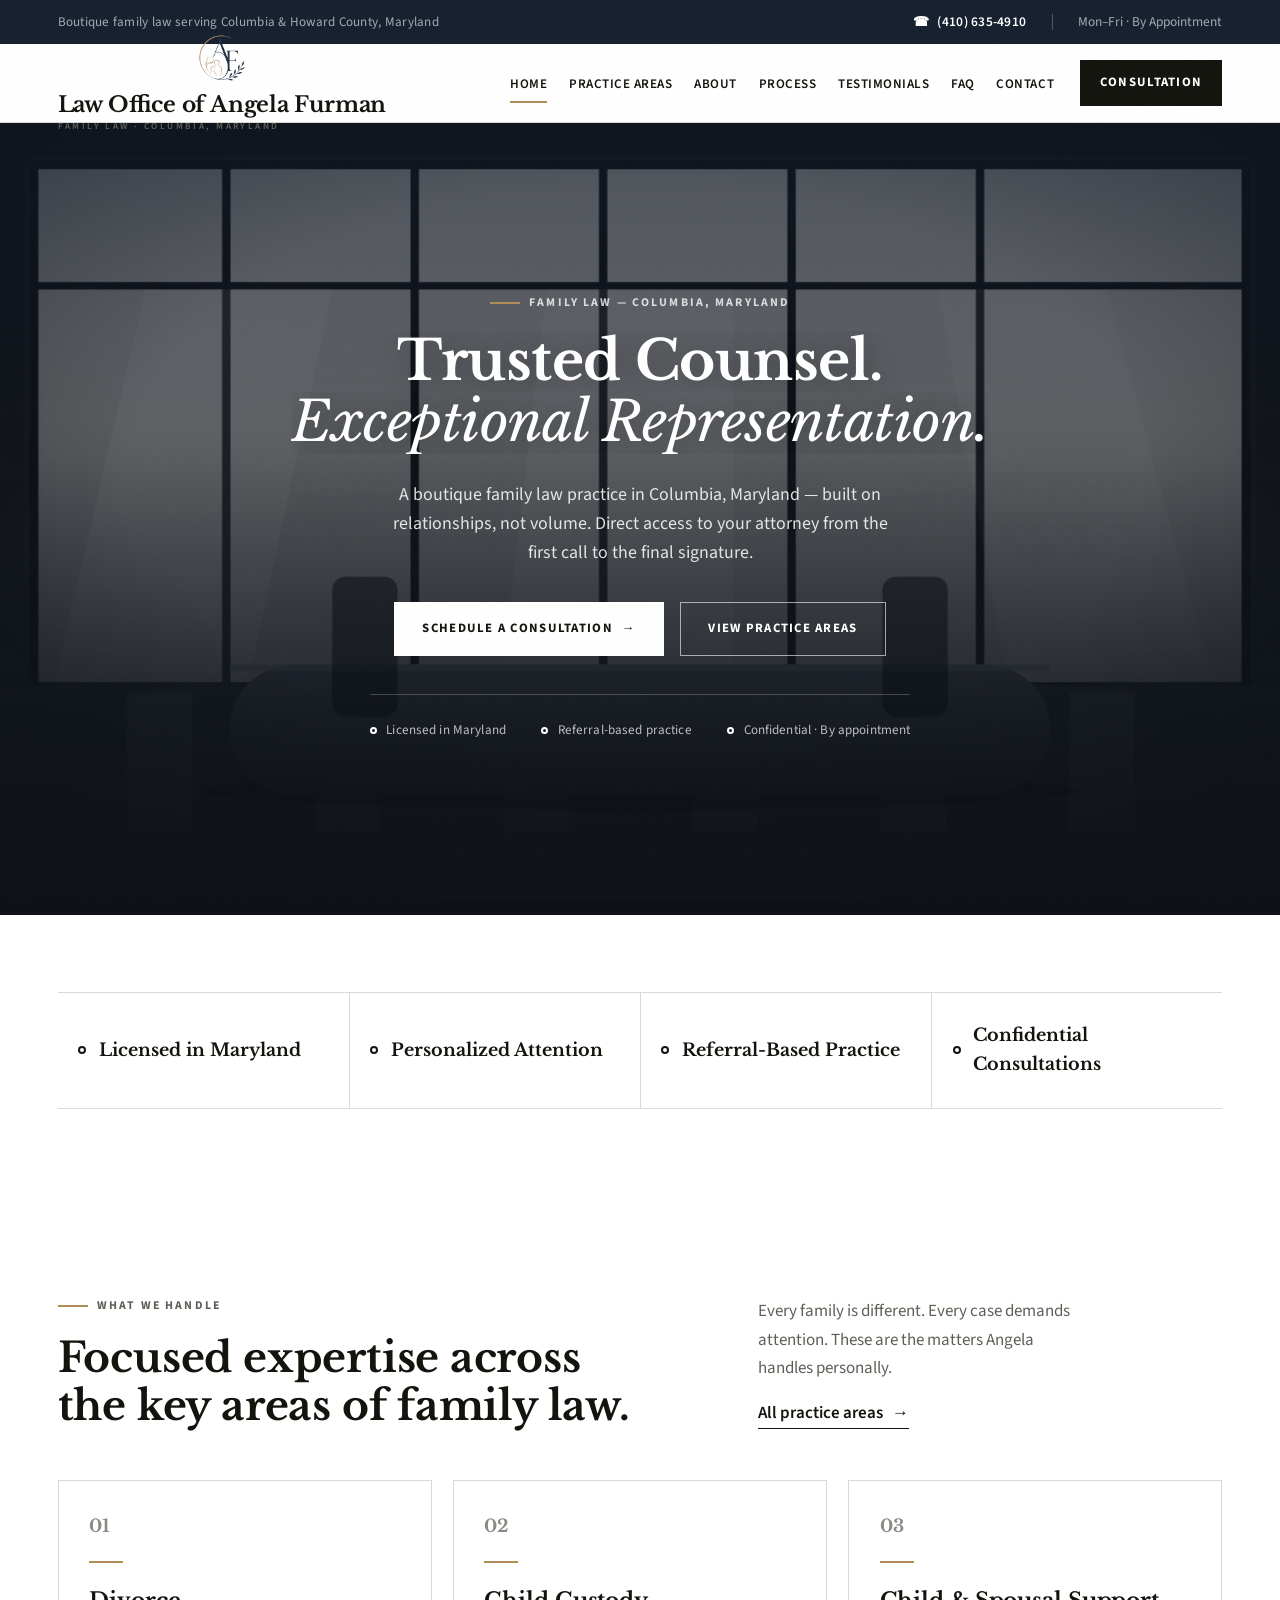
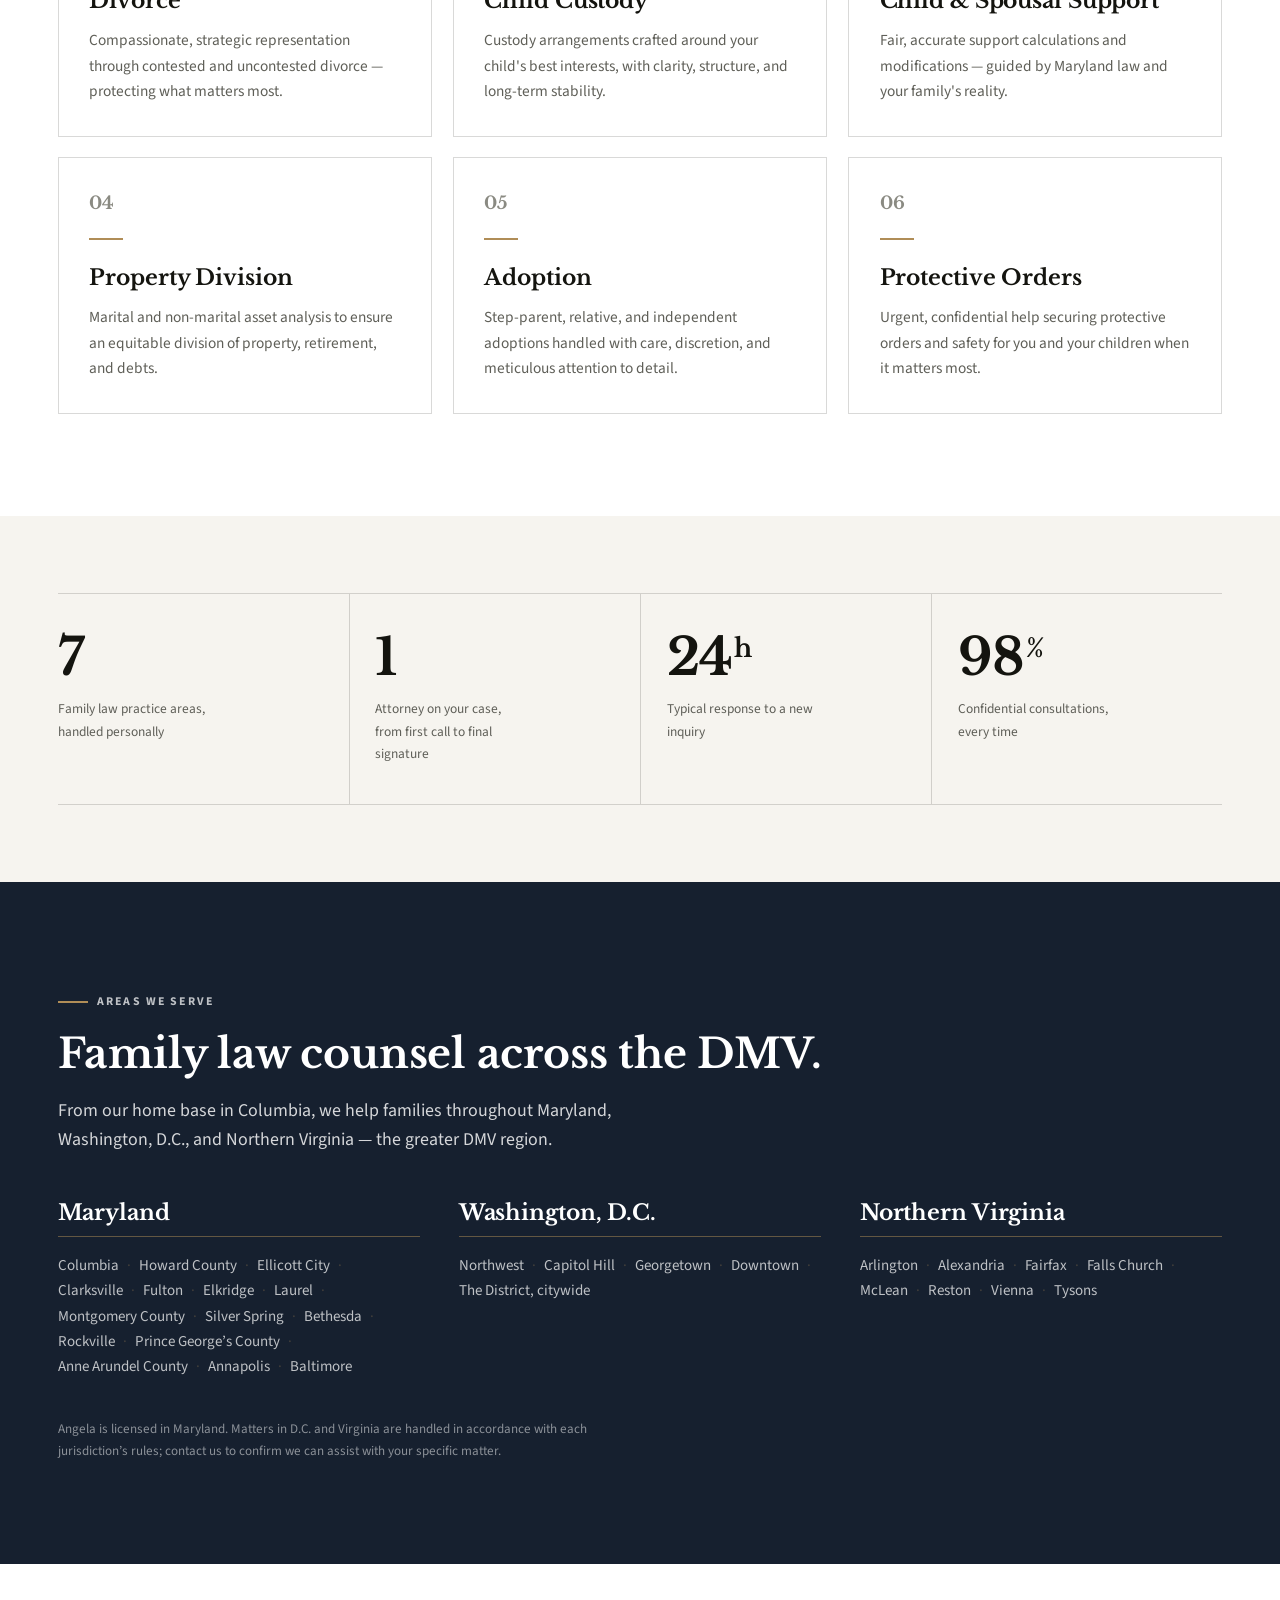
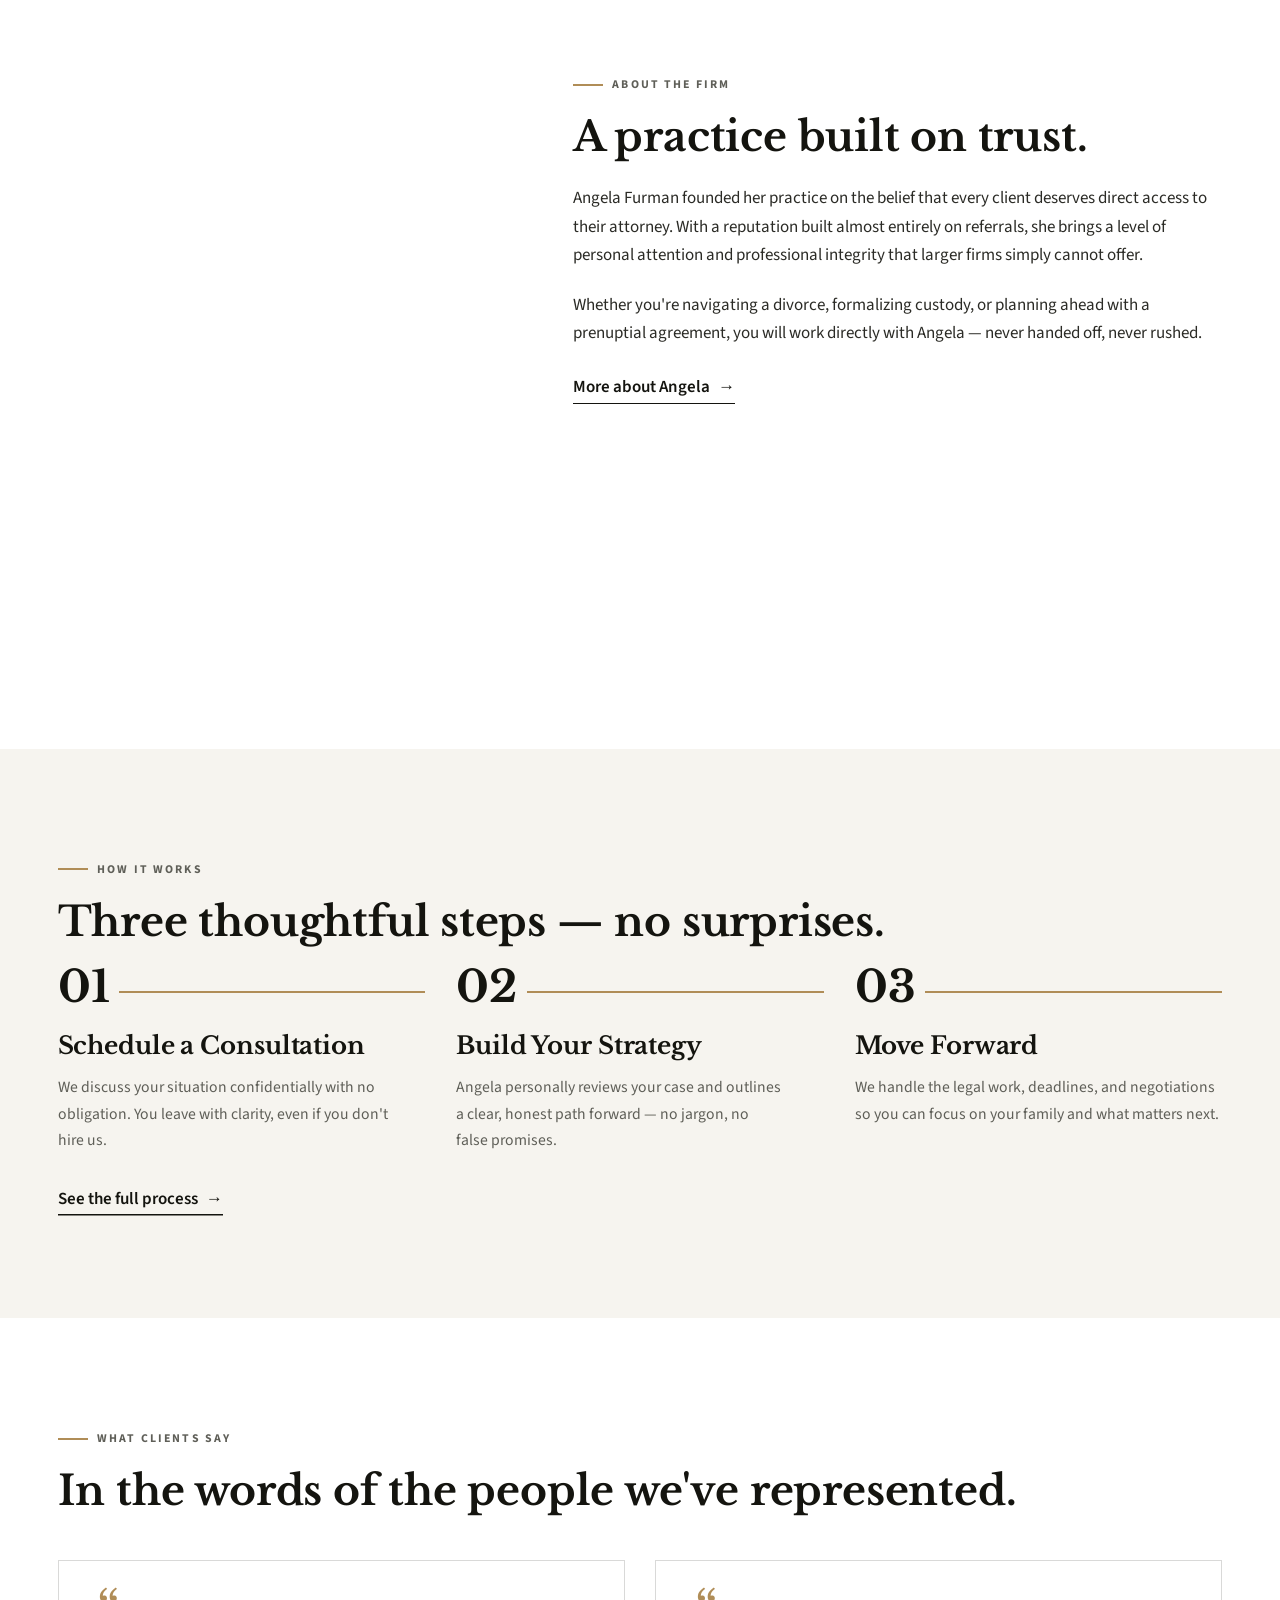
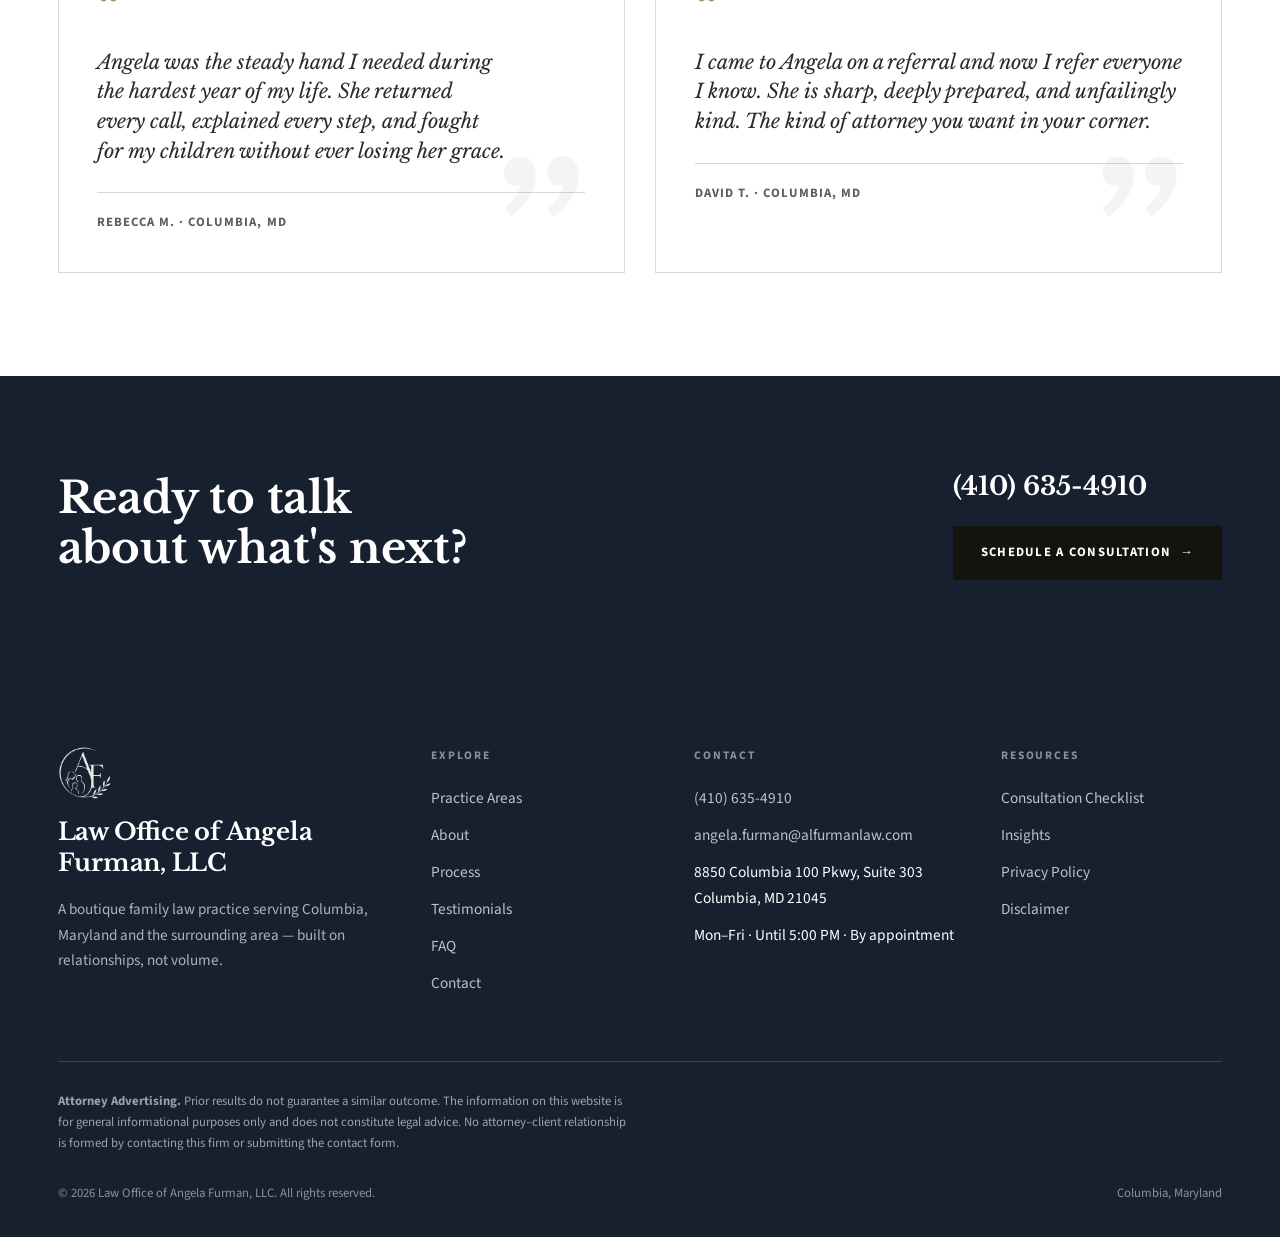
==== index.html @ 3919cadf "Aesthetic pass: weave in navy + gold brand accents and editorial detail Introduce a restrained accen" ====
<!DOCTYPE html>
<html lang="en" class="no-js">
<head>
  <meta charset="UTF-8" />
  <meta name="viewport" content="width=device-width, initial-scale=1.0" />
  <title>Law Office of Angela Furman, LLC | Family Law Attorney Columbia, MD</title>
  <meta name="description" content="Angela Furman is a trusted family law attorney in Columbia, MD handling divorce, child custody, support, and more. Schedule a confidential consultation today." />
  <meta name="theme-color" content="#ffffff" />
  <!-- CONFIRM production domain (BASE_URL) before relying on canonical / og:url -->
  <link rel="canonical" href="https://alfurmanlaw.com/" />
  <meta property="og:type" content="website" />
  <meta property="og:site_name" content="Law Office of Angela Furman, LLC" />
  <meta property="og:title" content="Law Office of Angela Furman, LLC | Family Law Attorney Columbia, MD" />
  <meta property="og:description" content="Angela Furman is a trusted family law attorney in Columbia, MD handling divorce, child custody, support, and more. Schedule a confidential consultation today." />
  <meta property="og:url" content="https://alfurmanlaw.com/" />
  <meta property="og:image" content="https://alfurmanlaw.com/assets/img/og.png" />
  <meta property="og:image:width" content="1200" />
  <meta property="og:image:height" content="630" />
  <meta name="twitter:card" content="summary_large_image" />
  <meta name="twitter:title" content="Law Office of Angela Furman, LLC | Family Law Attorney Columbia, MD" />
  <meta name="twitter:description" content="Angela Furman is a trusted family law attorney in Columbia, MD handling divorce, child custody, support, and more. Schedule a confidential consultation today." />
  <meta name="twitter:image" content="https://alfurmanlaw.com/assets/img/og.png" />
  <link rel="icon" href="favicon.ico" sizes="any" />
  <link rel="icon" type="image/png" sizes="32x32" href="assets/img/favicon-32.png" />
  <link rel="icon" type="image/png" sizes="16x16" href="assets/img/favicon-16.png" />
  <link rel="apple-touch-icon" href="assets/img/apple-touch-icon.png" />
  <link rel="manifest" href="site.webmanifest" />
  <link rel="preload" href="assets/fonts/source-sans-3-400-normal-latin.woff2" as="font" type="font/woff2" crossorigin />
  <link rel="preload" href="assets/fonts/libre-baskerville-700-normal-latin.woff2" as="font" type="font/woff2" crossorigin />
  <link rel="stylesheet" href="assets/fonts/fonts.css" />
  <link rel="stylesheet" href="assets/css/styles.css" />
  <script type="application/ld+json">{"@context":"https://schema.org","@type":"LegalService","name":"Law Office of Angela Furman, LLC","description":"Boutique family law practice in Columbia, Maryland — divorce, custody, support, and family matters.","url":"https://alfurmanlaw.com/","image":"https://alfurmanlaw.com/assets/img/og.png","telephone":"+1-410-635-4910","email":"angela.furman@alfurmanlaw.com","areaServed":["Columbia, MD","Howard County, MD","Montgomery County, MD","Anne Arundel County, MD","Baltimore, MD","Washington, DC","Northern Virginia"],"address":{"@type":"PostalAddress","streetAddress":"8850 Columbia 100 Pkwy, Suite 303","addressLocality":"Columbia","addressRegion":"MD","postalCode":"21045","addressCountry":"US"}}</script>
</head>
<body>
  <a class="skip-link" href="#main">Skip to content</a>
  <!-- ===== TOP UTILITY BAR ===== -->
  <div class="topbar">
    <div class="container">
      <span class="tb-left">Boutique family law serving Columbia &amp; Howard County, Maryland</span>
      <div class="tb-right">
        <a href="tel:+14106354910" aria-label="Call the firm at (410) 635-4910"><span aria-hidden="true">&#9742;</span> (410) 635-4910</a>
        <span class="tb-sep" aria-hidden="true"></span>
        <span class="tb-hours">Mon&ndash;Fri &middot; By Appointment</span>
      </div>
    </div>
  </div>

  <!-- ===== MAIN HEADER ===== -->
  <header class="site-header">
    <div class="container">
      <a class="brand" href="index.html" aria-label="Law Office of Angela Furman, LLC — home">
        <img class="brand__logo" src="assets/img/logo-mark.png" alt="" width="54" height="54" />
        <span class="brand__text">
          <span class="brand__name">Law Office of Angela Furman</span>
          <span class="brand__sub">Family Law &middot; Columbia, Maryland</span>
        </span>
      </a>
      <nav class="nav" aria-label="Primary">
        <ul class="nav__links">
          <li><a class="nav__link" href="index.html" aria-current="true">Home</a></li>
          <li><a class="nav__link" href="practice-areas.html">Practice Areas</a></li>
          <li><a class="nav__link" href="about.html">About</a></li>
          <li><a class="nav__link" href="process.html">Process</a></li>
          <li><a class="nav__link" href="testimonials.html">Testimonials</a></li>
          <li><a class="nav__link" href="faq.html">FAQ</a></li>
          <li><a class="nav__link" href="contact.html">Contact</a></li>
        </ul>
        <a class="btn btn--solid nav__cta" href="contact.html"><span class="btn__label">Consultation</span></a>
      </nav>
      <button class="burger" aria-label="Open menu" aria-expanded="false" aria-controls="drawer"><span></span><span></span><span></span></button>
    </div>
  </header>

  <!-- ===== MOBILE DRAWER ===== -->
  <div class="drawer" id="drawer" aria-hidden="true" aria-label="Mobile menu">
    <button class="drawer__close" aria-label="Close menu"></button>
    <ul class="drawer__links">
      <li><a href="index.html"><span class="idx">01</span> Home</a></li>
      <li><a href="practice-areas.html"><span class="idx">02</span> Practice Areas</a></li>
      <li><a href="about.html"><span class="idx">03</span> About</a></li>
      <li><a href="process.html"><span class="idx">04</span> Process</a></li>
      <li><a href="testimonials.html"><span class="idx">05</span> Testimonials</a></li>
      <li><a href="faq.html"><span class="idx">06</span> FAQ</a></li>
      <li><a href="contact.html"><span class="idx">07</span> Contact</a></li>
    </ul>
    <a class="btn btn--solid drawer__cta" href="contact.html"><span class="btn__label">Schedule a Consultation</span><span class="btn__arrow">&rarr;</span></a>
    <div class="drawer__foot">
      <a href="tel:+14106354910">(410) 635-4910</a>
      <a href="mailto:angela.furman@alfurmanlaw.com">angela.furman@alfurmanlaw.com</a>
    </div>
  </div>

  <main id="main">

    <!-- ===== HERO ===== -->
    <section class="hero hero--image" aria-label="Introduction">
      <div class="hero__bg" aria-hidden="true"></div>
      <div class="hero__scrim" aria-hidden="true"></div>
      <div class="container">
        <div class="hero--image__inner">
          <p class="overline"><span class="tick"></span> Family Law — Columbia, Maryland</p>
          <h1 class="h-hero display lines" style="margin-top: 1.4rem; max-width: 20ch;">
            <span class="ln"><span>Trusted Counsel.</span></span>
            <span class="ln"><span class="serif-italic">Exceptional Representation.</span></span>
          </h1>
          <p class="lead" data-reveal data-delay="2" style="margin-top: 1.6rem; max-width: 56ch;">
            A boutique family law practice in Columbia, Maryland — built on relationships, not
            volume. Direct access to your attorney from the first call to the final signature.
          </p>
          <div class="hero__cta" data-reveal data-delay="3">
            <a class="btn btn--solid" href="contact.html"><span class="btn__label">Schedule a Consultation</span><span class="btn__arrow">&rarr;</span></a>
            <a class="btn btn--ghost" href="practice-areas.html"><span class="btn__label">View Practice Areas</span></a>
          </div>
          <div class="hero__meta" data-reveal data-delay="4">
            <span class="m">Licensed in Maryland</span>
            <span class="m">Referral-based practice</span>
            <span class="m">Confidential &middot; By appointment</span>
          </div>
        </div>
      </div>
    </section>

    <!-- ===== TRUST BAND ===== -->
    <section class="section--tight bg-paper" id="trust" aria-label="Why clients choose the firm">
      <div class="container">
        <div class="trust__row trust-band" data-stagger>
          <div class="trust__item"><span class="mark" aria-hidden="true"></span><span class="n">Licensed in Maryland</span></div>
          <div class="trust__item"><span class="mark" aria-hidden="true"></span><span class="n">Personalized Attention</span></div>
          <div class="trust__item"><span class="mark" aria-hidden="true"></span><span class="n">Referral-Based Practice</span></div>
          <div class="trust__item"><span class="mark" aria-hidden="true"></span><span class="n">Confidential Consultations</span></div>
        </div>
      </div>
    </section>

    <!-- ===== PRACTICE TEASER ===== -->
    <section class="section bg-paper" aria-labelledby="pa-heading">
      <div class="container">
        <div class="split split--7-5 split--center sec-head" data-reveal style="margin-bottom: clamp(2rem,4vw,3.2rem); max-width:none;">
          <div>
            <p class="overline"><span class="tick"></span> What We Handle</p>
            <h2 class="h-xl display" id="pa-heading" style="margin-top: 1.1rem;">Focused expertise across the key areas of family law.</h2>
          </div>
          <div style="align-self:end;">
            <p class="muted" style="max-width:40ch;">Every family is different. Every case demands attention. These are the matters Angela handles personally.</p>
            <a class="link" href="practice-areas.html" style="margin-top:1rem;">All practice areas <span class="arrow" aria-hidden="true">&rarr;</span></a>
          </div>
        </div>
        <div class="parea-grid" data-stagger>
          <div class="parea">
            <span class="parea__num">01</span><span class="parea__rule" aria-hidden="true"></span>
            <h3 class="parea__title">Divorce <span class="arrow" aria-hidden="true">&rarr;</span></h3>
            <p class="parea__desc">Compassionate, strategic representation through contested and uncontested divorce — protecting what matters most.</p>
            <a class="parea__link" href="practice-areas.html">Divorce</a>
          </div>
          <div class="parea">
            <span class="parea__num">02</span><span class="parea__rule" aria-hidden="true"></span>
            <h3 class="parea__title">Child Custody <span class="arrow" aria-hidden="true">&rarr;</span></h3>
            <p class="parea__desc">Custody arrangements crafted around your child's best interests, with clarity, structure, and long-term stability.</p>
            <a class="parea__link" href="practice-areas.html">Child Custody</a>
          </div>
          <div class="parea">
            <span class="parea__num">03</span><span class="parea__rule" aria-hidden="true"></span>
            <h3 class="parea__title">Child &amp; Spousal Support <span class="arrow" aria-hidden="true">&rarr;</span></h3>
            <p class="parea__desc">Fair, accurate support calculations and modifications — guided by Maryland law and your family's reality.</p>
            <a class="parea__link" href="practice-areas.html">Child &amp; Spousal Support</a>
          </div>
          <div class="parea">
            <span class="parea__num">04</span><span class="parea__rule" aria-hidden="true"></span>
            <h3 class="parea__title">Property Division <span class="arrow" aria-hidden="true">&rarr;</span></h3>
            <p class="parea__desc">Marital and non-marital asset analysis to ensure an equitable division of property, retirement, and debts.</p>
            <a class="parea__link" href="practice-areas.html">Property Division</a>
          </div>
          <div class="parea">
            <span class="parea__num">05</span><span class="parea__rule" aria-hidden="true"></span>
            <h3 class="parea__title">Adoption <span class="arrow" aria-hidden="true">&rarr;</span></h3>
            <p class="parea__desc">Step-parent, relative, and independent adoptions handled with care, discretion, and meticulous attention to detail.</p>
            <a class="parea__link" href="practice-areas.html">Adoption</a>
          </div>
          <div class="parea">
            <span class="parea__num">06</span><span class="parea__rule" aria-hidden="true"></span>
            <h3 class="parea__title">Protective Orders <span class="arrow" aria-hidden="true">&rarr;</span></h3>
            <p class="parea__desc">Urgent, confidential help securing protective orders and safety for you and your children when it matters most.</p>
            <a class="parea__link" href="practice-areas.html">Protective Orders</a>
          </div>
        </div>
      </div>
    </section>

    <!-- ===== STATS ===== -->
    <section class="section--tight bg-soft" aria-label="The firm at a glance">
      <div class="container">
        <div class="stats" data-reveal>
          <div class="stat"><div class="stat__num"><span data-count="7">0</span></div><div class="stat__label">Family law practice areas, handled personally</div></div>
          <div class="stat"><div class="stat__num"><span data-count="1">0</span></div><div class="stat__label">Attorney on your case, from first call to final signature</div></div>
          <!-- CONFIRM response-time claim -->
          <div class="stat"><div class="stat__num"><span data-count="24">0</span><span class="suf">h</span></div><div class="stat__label">Typical response to a new inquiry</div></div>
          <div class="stat"><div class="stat__num"><span data-count="100">0</span><span class="suf">%</span></div><div class="stat__label">Confidential consultations, every time</div></div>
        </div>
      </div>
    </section>

    <!-- ===== AREAS WE SERVE (DMV) ===== -->
    <section class="section serve bg-dark" aria-labelledby="serve-h">
      <div class="serve__rings" aria-hidden="true"><span></span><span></span><span></span><span></span></div>
      <div class="container">
        <div class="sec-head" data-reveal>
          <p class="overline"><span class="tick"></span> Areas We Serve</p>
          <h2 class="h-xl display" id="serve-h" style="margin-top:1.1rem;">Family law counsel across the DMV.</h2>
          <p class="lead measure">From our home base in Columbia, we help families throughout Maryland, Washington, D.C., and Northern Virginia &mdash; the greater DMV region.</p>
        </div>
        <div class="serve__cols" data-stagger>
          <div class="serve__col">
            <h3 class="serve__region">Maryland</h3>
            <ul class="serve__list">
              <li>Columbia</li><li>Howard County</li><li>Ellicott City</li><li>Clarksville</li><li>Fulton</li><li>Elkridge</li><li>Laurel</li><li>Montgomery County</li><li>Silver Spring</li><li>Bethesda</li><li>Rockville</li><li>Prince George&rsquo;s County</li><li>Anne Arundel County</li><li>Annapolis</li><li>Baltimore</li>
            </ul>
          </div>
          <div class="serve__col">
            <h3 class="serve__region">Washington, D.C.</h3>
            <ul class="serve__list">
              <li>Northwest</li><li>Capitol Hill</li><li>Georgetown</li><li>Downtown</li><li>The District, citywide</li>
            </ul>
          </div>
          <div class="serve__col">
            <h3 class="serve__region">Northern Virginia</h3>
            <ul class="serve__list">
              <li>Arlington</li><li>Alexandria</li><li>Fairfax</li><li>Falls Church</li><li>McLean</li><li>Reston</li><li>Vienna</li><li>Tysons</li>
            </ul>
          </div>
        </div>
        <!-- CONFIRM: representation in D.C. and Virginia requires the appropriate bar admission.
             Confirm Angela's licensure (or co-counsel arrangements) before advertising service there. -->
        <p class="serve__note" data-reveal>Angela is licensed in Maryland. Matters in D.C. and Virginia are handled in accordance with each jurisdiction&rsquo;s rules; contact us to confirm we can assist with your specific matter.</p>
      </div>
    </section>

    <!-- ===== ABOUT TEASER ===== -->
    <section class="section bg-paper" aria-labelledby="about-t">
      <div class="container">
        <div class="split split--5-7" data-reveal>
          <div><div class="figure photo-slot ar-portrait" data-mask>
              <div class="photo-slot__mono" aria-hidden="true">AF</div>
              <span class="photo-slot__label">Attorney portrait — real photo pending</span>
            </div></div>
          <div>
            <p class="overline"><span class="tick"></span> About the Firm</p>
            <h2 class="h-xl display" id="about-t" style="margin-top:1.1rem;">A practice built on trust.</h2>
            <div class="stack" style="margin-top:1.5rem; color:var(--ink-2);">
              <p>Angela Furman founded her practice on the belief that every client deserves direct access to their attorney. With a reputation built almost entirely on referrals, she brings a level of personal attention and professional integrity that larger firms simply cannot offer.</p>
              <p>Whether you're navigating a divorce, formalizing custody, or planning ahead with a prenuptial agreement, you will work directly with Angela — never handed off, never rushed.</p>
            </div>
            <a class="link" href="about.html" style="margin-top:1.6rem;">More about Angela <span class="arrow" aria-hidden="true">&rarr;</span></a>
          </div>
        </div>
      </div>
    </section>

    <!-- ===== PROCESS TEASER ===== -->
    <section class="section bg-soft" aria-labelledby="proc-t">
      <div class="container">
        <div class="sec-head" data-reveal>
          <p class="overline"><span class="tick"></span> How It Works</p>
          <h2 class="h-xl display" id="proc-t" style="margin-top:1.1rem;">Three thoughtful steps — no surprises.</h2>
        </div>
        <div class="steps" data-stagger>
          <div class="step"><div class="step__num">01</div><h3 class="step__title">Schedule a Consultation</h3><p class="step__text">We discuss your situation confidentially with no obligation. You leave with clarity, even if you don't hire us.</p></div>
          <div class="step"><div class="step__num">02</div><h3 class="step__title">Build Your Strategy</h3><p class="step__text">Angela personally reviews your case and outlines a clear, honest path forward — no jargon, no false promises.</p></div>
          <div class="step"><div class="step__num">03</div><h3 class="step__title">Move Forward</h3><p class="step__text">We handle the legal work, deadlines, and negotiations so you can focus on your family and what matters next.</p></div>
        </div>
        <a class="link" href="process.html" style="margin-top:2rem; display:inline-flex;">See the full process <span class="arrow" aria-hidden="true">&rarr;</span></a>
      </div>
    </section>

    <!-- ===== TESTIMONIALS TEASER ===== -->
    <section class="section bg-paper" aria-labelledby="tst-t">
      <div class="container">
        <div class="sec-head" data-reveal>
          <p class="overline"><span class="tick"></span> What Clients Say</p>
          <h2 class="h-xl display" id="tst-t" style="margin-top:1.1rem;">In the words of the people we've represented.</h2>
        </div>
        <div class="tgrid" data-stagger>
          <blockquote class="tcard"><span class="quote__mark" aria-hidden="true">&ldquo;</span><p class="quote">Angela was the steady hand I needed during the hardest year of my life. She returned every call, explained every step, and fought for my children without ever losing her grace.</p><footer class="quote__cite">Rebecca M. &middot; Columbia, MD</footer></blockquote>
          <blockquote class="tcard"><span class="quote__mark" aria-hidden="true">&ldquo;</span><p class="quote">I came to Angela on a referral and now I refer everyone I know. She is sharp, deeply prepared, and unfailingly kind. The kind of attorney you want in your corner.</p><footer class="quote__cite">David T. &middot; Columbia, MD</footer></blockquote>
        </div>
      </div>
    </section>

    <!-- ===== CTA BAND ===== -->
    <section class="cta-band" aria-label="Contact call to action">
      <div class="container">
        <h2 class="cta-band__title" data-reveal>Ready to talk about what's next?</h2>
        <div class="cta-band__side" data-reveal data-delay="1">
          <span class="phone"><a href="tel:+14106354910">(410) 635-4910</a></span>
          <a class="btn btn--solid" href="contact.html"><span class="btn__label">Schedule a Consultation</span><span class="btn__arrow">&rarr;</span></a>
        </div>
      </div>
    </section>
  </main>

  <!-- ===== FOOTER ===== -->
  <footer class="site-footer" aria-label="Footer">
    <div class="container">
      <div class="footer-grid">
        <div class="footer-brand">
          <img class="footer-logo" src="assets/img/logo-mark-light.png" alt="" width="54" height="54" />
          <span class="brand__name display">Law Office of Angela Furman, LLC</span>
          <p>A boutique family law practice serving Columbia, Maryland and the surrounding area &mdash; built on relationships, not volume.</p>
        </div>
        <div>
          <h4>Explore</h4>
          <ul>
            <li><a href="practice-areas.html">Practice Areas</a></li>
            <li><a href="about.html">About</a></li>
            <li><a href="process.html">Process</a></li>
            <li><a href="testimonials.html">Testimonials</a></li>
            <li><a href="faq.html">FAQ</a></li>
            <li><a href="contact.html">Contact</a></li>
          </ul>
        </div>
        <div>
          <h4>Contact</h4>
          <ul>
            <li><a href="tel:+14106354910">(410) 635-4910</a></li>
            <li><a href="mailto:angela.furman@alfurmanlaw.com">angela.furman@alfurmanlaw.com</a></li>
            <li>8850 Columbia 100 Pkwy, Suite 303<br>Columbia, MD 21045</li>
            <li>Mon&ndash;Fri &middot; Until 5:00 PM &middot; By appointment</li>
          </ul>
        </div>
        <div>
          <h4>Resources</h4>
          <ul>
            <li><a href="consultation-checklist.html">Consultation Checklist</a></li>
            <li><a href="insights.html">Insights</a></li>
            <li><a href="privacy-policy.html">Privacy Policy</a></li>
            <li><a href="disclaimer.html">Disclaimer</a></li>
          </ul>
        </div>
      </div>
      <div class="footer-legal">
        <p class="disclaimer"><strong>Attorney Advertising.</strong> Prior results do not guarantee a similar outcome. The information on this website is for general informational purposes only and does not constitute legal advice. No attorney&ndash;client relationship is formed by contacting this firm or submitting the contact form.</p>
      </div>
      <div class="footer-bottom">
        <span>&copy; <span id="year">2026</span> Law Office of Angela Furman, LLC. All rights reserved.</span>
        <span>Columbia, Maryland</span>
      </div>
    </div>
  </footer>

  <div class="callbar" data-callbar aria-hidden="true">
    <span class="cb-label">Speak with the firm<strong>(410) 635-4910</strong></span>
    <a class="cb-btn" href="tel:+14106354910">Call Now</a>
  </div>
  <button class="to-top" aria-label="Back to top"><span aria-hidden="true">&uarr;</span></button>

  <script src="assets/js/main.js"></script>
</body>
</html>
---- assets/fonts/fonts.css ----
/* Self-hosted fonts — Libre Baskerville + Source Sans 3 (latin, latin-ext) */

@font-face {
  font-family: 'Libre Baskerville';
  font-style: italic;
  font-weight: 400;
  font-display: swap;
  src: url('libre-baskerville-400-italic-latin-ext.woff2') format('woff2');
  unicode-range: U+0100-02BA, U+02BD-02C5, U+02C7-02CC, U+02CE-02D7, U+02DD-02FF, U+0304, U+0308, U+0329, U+1D00-1DBF, U+1E00-1E9F, U+1EF2-1EFF, U+2020, U+20A0-20AB, U+20AD-20C0, U+2113, U+2C60-2C7F, U+A720-A7FF;
}

@font-face {
  font-family: 'Libre Baskerville';
  font-style: italic;
  font-weight: 400;
  font-display: swap;
  src: url('libre-baskerville-400-italic-latin.woff2') format('woff2');
  unicode-range: U+0000-00FF, U+0131, U+0152-0153, U+02BB-02BC, U+02C6, U+02DA, U+02DC, U+0304, U+0308, U+0329, U+2000-206F, U+20AC, U+2122, U+2191, U+2193, U+2212, U+2215, U+FEFF, U+FFFD;
}

@font-face {
  font-family: 'Libre Baskerville';
  font-style: normal;
  font-weight: 400;
  font-display: swap;
  src: url('libre-baskerville-400-normal-latin-ext.woff2') format('woff2');
  unicode-range: U+0100-02BA, U+02BD-02C5, U+02C7-02CC, U+02CE-02D7, U+02DD-02FF, U+0304, U+0308, U+0329, U+1D00-1DBF, U+1E00-1E9F, U+1EF2-1EFF, U+2020, U+20A0-20AB, U+20AD-20C0, U+2113, U+2C60-2C7F, U+A720-A7FF;
}

@font-face {
  font-family: 'Libre Baskerville';
  font-style: normal;
  font-weight: 400;
  font-display: swap;
  src: url('libre-baskerville-400-normal-latin.woff2') format('woff2');
  unicode-range: U+0000-00FF, U+0131, U+0152-0153, U+02BB-02BC, U+02C6, U+02DA, U+02DC, U+0304, U+0308, U+0329, U+2000-206F, U+20AC, U+2122, U+2191, U+2193, U+2212, U+2215, U+FEFF, U+FFFD;
}

@font-face {
  font-family: 'Libre Baskerville';
  font-style: normal;
  font-weight: 700;
  font-display: swap;
  src: url('libre-baskerville-700-normal-latin-ext.woff2') format('woff2');
  unicode-range: U+0100-02BA, U+02BD-02C5, U+02C7-02CC, U+02CE-02D7, U+02DD-02FF, U+0304, U+0308, U+0329, U+1D00-1DBF, U+1E00-1E9F, U+1EF2-1EFF, U+2020, U+20A0-20AB, U+20AD-20C0, U+2113, U+2C60-2C7F, U+A720-A7FF;
}

@font-face {
  font-family: 'Libre Baskerville';
  font-style: normal;
  font-weight: 700;
  font-display: swap;
  src: url('libre-baskerville-700-normal-latin.woff2') format('woff2');
  unicode-range: U+0000-00FF, U+0131, U+0152-0153, U+02BB-02BC, U+02C6, U+02DA, U+02DC, U+0304, U+0308, U+0329, U+2000-206F, U+20AC, U+2122, U+2191, U+2193, U+2212, U+2215, U+FEFF, U+FFFD;
}

@font-face {
  font-family: 'Source Sans 3';
  font-style: normal;
  font-weight: 400;
  font-display: swap;
  src: url('source-sans-3-400-normal-latin-ext.woff2') format('woff2');
  unicode-range: U+0100-02BA, U+02BD-02C5, U+02C7-02CC, U+02CE-02D7, U+02DD-02FF, U+0304, U+0308, U+0329, U+1D00-1DBF, U+1E00-1E9F, U+1EF2-1EFF, U+2020, U+20A0-20AB, U+20AD-20C0, U+2113, U+2C60-2C7F, U+A720-A7FF;
}

@font-face {
  font-family: 'Source Sans 3';
  font-style: normal;
  font-weight: 400;
  font-display: swap;
  src: url('source-sans-3-400-normal-latin.woff2') format('woff2');
  unicode-range: U+0000-00FF, U+0131, U+0152-0153, U+02BB-02BC, U+02C6, U+02DA, U+02DC, U+0304, U+0308, U+0329, U+2000-206F, U+20AC, U+2122, U+2191, U+2193, U+2212, U+2215, U+FEFF, U+FFFD;
}

@font-face {
  font-family: 'Source Sans 3';
  font-style: normal;
  font-weight: 500;
  font-display: swap;
  src: url('source-sans-3-500-normal-latin-ext.woff2') format('woff2');
  unicode-range: U+0100-02BA, U+02BD-02C5, U+02C7-02CC, U+02CE-02D7, U+02DD-02FF, U+0304, U+0308, U+0329, U+1D00-1DBF, U+1E00-1E9F, U+1EF2-1EFF, U+2020, U+20A0-20AB, U+20AD-20C0, U+2113, U+2C60-2C7F, U+A720-A7FF;
}

@font-face {
  font-family: 'Source Sans 3';
  font-style: normal;
  font-weight: 500;
  font-display: swap;
  src: url('source-sans-3-500-normal-latin.woff2') format('woff2');
  unicode-range: U+0000-00FF, U+0131, U+0152-0153, U+02BB-02BC, U+02C6, U+02DA, U+02DC, U+0304, U+0308, U+0329, U+2000-206F, U+20AC, U+2122, U+2191, U+2193, U+2212, U+2215, U+FEFF, U+FFFD;
}

@font-face {
  font-family: 'Source Sans 3';
  font-style: normal;
  font-weight: 600;
  font-display: swap;
  src: url('source-sans-3-600-normal-latin-ext.woff2') format('woff2');
  unicode-range: U+0100-02BA, U+02BD-02C5, U+02C7-02CC, U+02CE-02D7, U+02DD-02FF, U+0304, U+0308, U+0329, U+1D00-1DBF, U+1E00-1E9F, U+1EF2-1EFF, U+2020, U+20A0-20AB, U+20AD-20C0, U+2113, U+2C60-2C7F, U+A720-A7FF;
}

@font-face {
  font-family: 'Source Sans 3';
  font-style: normal;
  font-weight: 600;
  font-display: swap;
  src: url('source-sans-3-600-normal-latin.woff2') format('woff2');
  unicode-range: U+0000-00FF, U+0131, U+0152-0153, U+02BB-02BC, U+02C6, U+02DA, U+02DC, U+0304, U+0308, U+0329, U+2000-206F, U+20AC, U+2122, U+2191, U+2193, U+2212, U+2215, U+FEFF, U+FFFD;
}

@font-face {
  font-family: 'Source Sans 3';
  font-style: normal;
  font-weight: 700;
  font-display: swap;
  src: url('source-sans-3-700-normal-latin-ext.woff2') format('woff2');
  unicode-range: U+0100-02BA, U+02BD-02C5, U+02C7-02CC, U+02CE-02D7, U+02DD-02FF, U+0304, U+0308, U+0329, U+1D00-1DBF, U+1E00-1E9F, U+1EF2-1EFF, U+2020, U+20A0-20AB, U+20AD-20C0, U+2113, U+2C60-2C7F, U+A720-A7FF;
}

@font-face {
  font-family: 'Source Sans 3';
  font-style: normal;
  font-weight: 700;
  font-display: swap;
  src: url('source-sans-3-700-normal-latin.woff2') format('woff2');
  unicode-range: U+0000-00FF, U+0131, U+0152-0153, U+02BB-02BC, U+02C6, U+02DA, U+02DC, U+0304, U+0308, U+0329, U+2000-206F, U+20AC, U+2122, U+2191, U+2193, U+2212, U+2215, U+FEFF, U+FFFD;
}
---- assets/css/styles.css ----
/* =========================================================================
   Law Office of Angela Furman, LLC
   Black-and-white family-law website — LIGHT theme (white ground, black text)
   Traditional, credible firm structure. Type: Libre Baskerville + Source Sans 3
   ========================================================================= */

/* ---------- Reset ---------- */
*, *::before, *::after { box-sizing: border-box; }
* { margin: 0; padding: 0; }
html { -webkit-text-size-adjust: 100%; scroll-behavior: smooth; }
img, svg { display: block; max-width: 100%; }
a { color: inherit; text-decoration: none; }
button { font: inherit; color: inherit; background: none; border: none; cursor: pointer; }
ul, ol { list-style: none; }
:focus-visible { outline: 2px solid var(--ink); outline-offset: 3px; }

@media (prefers-reduced-motion: reduce) {
  html { scroll-behavior: auto; }
  *, *::before, *::after { animation-duration: .001ms !important; animation-iteration-count: 1 !important; transition-duration: .001ms !important; scroll-behavior: auto !important; }
}

/* ---------- Tokens ---------- */
:root {
  --ink:      #14140f;   /* near-black text */
  --ink-2:    #2b2b26;
  --muted:    #5f5f58;
  --faint:    #8a8a82;
  --paper:    #ffffff;   /* main background */
  --bg-soft:  #f6f4ef;   /* warm off-white alt sections */
  --bg-soft-2:#efece5;
  --line:     rgba(20,20,15,.16);
  --line-2:   rgba(20,20,15,.09);

  /* brand accents (from the logo) — used restrained */
  --navy:     #1f2d44;
  --navy-900: #16202f;   /* dark section grounds */
  --gold:     #b08d57;
  --gold-soft: rgba(176,141,87,.5);
  --gold-faint: rgba(176,141,87,.28);

  --dark:     #16202f;   /* navy-tinted dark bands (footer / top bar / CTA / serve) */
  --dark-soft:rgba(255,255,255,.62);

  --serif: "Libre Baskerville", Georgia, "Times New Roman", serif;
  --sans:  "Source Sans 3", -apple-system, BlinkMacSystemFont, "Segoe UI", Roboto, Helvetica, Arial, sans-serif;

  --maxw: 1320px;
  --gutter: clamp(20px, 4.5vw, 60px);

  --ease: cubic-bezier(.22,.61,.36,1);
  --ease-out: cubic-bezier(.16,1,.3,1);
  --dur: .5s;

  --nav-h: 78px;
}

/* ---------- Base ---------- */
body {
  font-family: var(--sans);
  background: var(--paper);
  color: var(--ink);
  font-size: 17px;
  line-height: 1.68;
  -webkit-font-smoothing: antialiased;
  text-rendering: optimizeLegibility;
  overflow-x: hidden;
}

.skip-link {
  position: absolute; left: 16px; top: -60px; z-index: 300;
  background: var(--ink); color: var(--paper);
  padding: .7rem 1.1rem; font-size: .85rem; font-weight: 600; border-radius: 2px;
  transition: top .3s var(--ease);
}
.skip-link:focus { top: 16px; }

/* ---------- Layout ---------- */
.container { width: 100%; max-width: var(--maxw); margin-inline: auto; padding-inline: var(--gutter); }
.container--wide { max-width: 1560px; }
.section { padding-block: clamp(60px, 8vw, 118px); }
.section--tight { padding-block: clamp(46px, 6vw, 82px); }
.bg-paper { background: var(--paper); }
.bg-soft { background: var(--bg-soft); }
.bg-dark { background: var(--dark); color: var(--paper); }
.hr { border: 0; border-top: 1px solid var(--line); }

.grid { display: grid; gap: clamp(28px, 4vw, 60px); }
.cols-12 { grid-template-columns: repeat(12, 1fr); }
@media (max-width: 920px){ .cols-12 { grid-template-columns: repeat(6, 1fr); } }
.col-3{grid-column:span 3}.col-4{grid-column:span 4}.col-5{grid-column:span 5}
.col-6{grid-column:span 6}.col-7{grid-column:span 7}.col-8{grid-column:span 8}.col-9{grid-column:span 9}
.start-6{grid-column-start:6}.start-7{grid-column-start:7}.start-8{grid-column-start:8}
@media (max-width: 920px){
  .col-3,.col-4,.col-5,.col-6,.col-7,.col-8,.col-9 { grid-column: 1 / -1; }
  .start-6,.start-7,.start-8 { grid-column-start: 1; }
}

/* ---------- Typography ---------- */
.display, h1, h2, h3 { font-family: var(--serif); font-weight: 700; line-height: 1.16; letter-spacing: -0.005em; }
.serif-italic { font-family: var(--serif); font-style: italic; font-weight: 400; }
.overline {
  font-family: var(--sans); font-size: .74rem; font-weight: 700;
  letter-spacing: .18em; text-transform: uppercase; color: var(--muted);
  display: inline-flex; align-items: center; gap: .8em;
}
.overline .tick { width: 30px; height: 2px; background: var(--gold); display: inline-block; }

.h-hero { font-size: clamp(2.3rem, 4.3vw, 3.7rem); line-height: 1.12; }
.h-xl   { font-size: clamp(1.9rem, 3.2vw, 2.9rem); }
.h-lg   { font-size: clamp(1.6rem, 2.6vw, 2.2rem); }
.h-md   { font-size: clamp(1.3rem, 2vw, 1.6rem); }

.lead { font-family: var(--sans); font-size: clamp(1.1rem, 1.4vw, 1.3rem); line-height: 1.62; color: var(--ink-2); }
.muted { color: var(--muted); }
.measure { max-width: 62ch; }
.tnum { font-variant-numeric: tabular-nums; }

/* ---------- Buttons ---------- */
.btn {
  --bh: 54px;
  position: relative; display: inline-flex; align-items: center; justify-content: center; gap: .7em;
  height: var(--bh); padding-inline: 1.7rem;
  font-family: var(--sans); font-size: .8rem; font-weight: 700;
  letter-spacing: .1em; text-transform: uppercase;
  border: 1.5px solid var(--ink); overflow: hidden; isolation: isolate;
  transition: color var(--dur) var(--ease), border-color var(--dur) var(--ease), background var(--dur) var(--ease);
}
.btn__arrow { transition: transform var(--dur) var(--ease); }
.btn:hover .btn__arrow, .btn:focus-visible .btn__arrow { transform: translateX(4px); }
.btn--solid { background: var(--ink); color: var(--paper); }
.btn--solid:hover, .btn--solid:focus-visible { background: transparent; color: var(--ink); }
.btn--ghost { background: transparent; color: var(--ink); }
.btn--ghost:hover, .btn--ghost:focus-visible { background: var(--ink); color: var(--paper); }
/* on dark grounds */
.bg-dark .btn--ghost { border-color: rgba(255,255,255,.55); color: var(--paper); }
.bg-dark .btn--ghost:hover, .bg-dark .btn--ghost:focus-visible { background: var(--paper); color: var(--ink); border-color: var(--paper); }
.bg-dark .btn--solid { background: var(--paper); color: var(--ink); border-color: var(--paper); }
.bg-dark .btn--solid:hover { background: transparent; color: var(--paper); }

.link {
  position: relative; display: inline-flex; align-items: center; gap: .5em; font-weight: 600;
  background-image: linear-gradient(currentColor, currentColor);
  background-size: 100% 1.5px; background-position: 0 100%; background-repeat: no-repeat;
  padding-bottom: 2px; transition: background-size .4s var(--ease), opacity .3s;
}
.link:hover { opacity: .7; }
.link .arrow { transition: transform .4s var(--ease); }
.link:hover .arrow { transform: translateX(4px); }

/* ---------- Top utility bar ---------- */
.topbar { background: var(--dark); color: var(--paper); font-family: var(--sans); }
.topbar .container { display: flex; align-items: center; justify-content: space-between; gap: 1rem; min-height: 44px; padding-block: .35rem; }
.topbar .tb-left { font-size: .82rem; letter-spacing: .02em; color: var(--dark-soft); }
.topbar .tb-right { display: flex; align-items: center; gap: 1.6rem; font-size: .84rem; }
.topbar .tb-right a { display: inline-flex; align-items: center; gap: .5rem; font-weight: 600; letter-spacing: .02em; }
.topbar .tb-right a:hover { opacity: .8; }
.topbar .tb-sep { width: 1px; height: 16px; background: rgba(255,255,255,.25); }
.topbar .tb-hours { color: var(--dark-soft); }
@media (max-width: 720px){
  .topbar .tb-left { display: none; }
  .topbar .container { justify-content: center; }
  .topbar .tb-hours, .topbar .tb-sep { display: none; }
}

/* ---------- Main header (sticky) ---------- */
.site-header {
  position: sticky; top: 0; z-index: 100; background: var(--paper);
  border-bottom: 1px solid var(--line);
  transition: box-shadow .4s var(--ease), background .4s var(--ease);
}
.site-header.is-scrolled { box-shadow: 0 6px 24px -18px rgba(0,0,0,.5); }
.site-header .container { display: flex; align-items: center; justify-content: space-between; gap: 1.5rem; height: var(--nav-h); }

.brand { display: inline-flex; flex-direction: column; line-height: 1.05; }
.brand__name { font-family: var(--serif); font-weight: 700; font-size: clamp(1.15rem, 1.7vw, 1.42rem); letter-spacing: -0.01em; }
.brand__sub { font-family: var(--sans); font-size: .58rem; font-weight: 600; letter-spacing: .26em; text-transform: uppercase; color: var(--muted); margin-top: .5em; }

.nav { display: flex; align-items: center; gap: clamp(1rem, 2vw, 2rem); }
.nav__links { display: flex; align-items: center; gap: clamp(.9rem, 1.7vw, 1.7rem); }
.nav__link {
  position: relative; font-family: var(--sans); font-size: .82rem; font-weight: 600;
  letter-spacing: .04em; text-transform: uppercase; padding-block: .5rem; color: var(--ink);
}
.nav__link::after { content:""; position:absolute; left:0; right:0; bottom:-2px; height:2px; background: var(--gold); transform: scaleX(0); transform-origin: right; transition: transform .4s var(--ease); }
.nav__link:hover::after, .nav__link[aria-current="true"]::after { transform: scaleX(1); transform-origin: left; }
.nav__cta { height: 46px; padding-inline: 1.2rem; }
@media (max-width: 1040px){ .nav__links { display: none; } }
@media (max-width: 1040px){ .nav__cta { display: none; } }

/* burger */
.burger { display: none; width: 46px; height: 46px; position: relative; z-index: 210; margin-right: -8px; }
.burger span { position: absolute; left: 11px; right: 11px; height: 2px; background: var(--ink); transition: transform .4s var(--ease), opacity .3s var(--ease); }
.burger span:nth-child(1){ top: 16px; } .burger span:nth-child(2){ top: 22px; } .burger span:nth-child(3){ top: 28px; }
body.menu-open .burger span { background: var(--paper); }
body.menu-open .burger span:nth-child(1){ transform: translateY(6px) rotate(45deg); }
body.menu-open .burger span:nth-child(2){ opacity: 0; }
body.menu-open .burger span:nth-child(3){ transform: translateY(-6px) rotate(-45deg); }
@media (max-width: 1040px){ .burger { display: block; } }

/* mobile drawer */
.drawer {
  position: fixed; inset: 0; z-index: 200; background: var(--dark); color: var(--paper);
  display: flex; flex-direction: column; justify-content: center; padding: var(--gutter);
  clip-path: inset(0 0 100% 0); transition: clip-path .6s var(--ease); pointer-events: none;
}
body.menu-open .drawer { clip-path: inset(0 0 0 0); pointer-events: auto; }
.drawer__links { display: flex; flex-direction: column; }
.drawer__links a { font-family: var(--serif); font-size: clamp(1.6rem, 6vw, 2.4rem); font-weight: 700; padding-block: .28em; border-bottom: 1px solid rgba(255,255,255,.14); display: flex; align-items: baseline; gap: .7rem; opacity: 0; transform: translateY(14px); transition: opacity .5s var(--ease), transform .5s var(--ease); }
.drawer__links a .idx { font-family: var(--sans); font-size: .8rem; letter-spacing: .1em; color: rgba(255,255,255,.5); font-weight: 600; }
body.menu-open .drawer__links a { opacity: 1; transform: none; }
body.menu-open .drawer__links a:nth-child(1){transition-delay:.14s}body.menu-open .drawer__links a:nth-child(2){transition-delay:.19s}
body.menu-open .drawer__links a:nth-child(3){transition-delay:.24s}body.menu-open .drawer__links a:nth-child(4){transition-delay:.29s}
body.menu-open .drawer__links a:nth-child(5){transition-delay:.34s}body.menu-open .drawer__links a:nth-child(6){transition-delay:.39s}
.drawer__cta { margin-top: 2rem; align-self: flex-start; }
.drawer__foot { margin-top: auto; padding-top: 2rem; display: flex; flex-wrap: wrap; gap: 1rem 2rem; font-size: .9rem; }
.drawer__foot a { color: rgba(255,255,255,.72); }
.drawer__close { position: absolute; top: 20px; right: var(--gutter); width: 46px; height: 46px; z-index: 210; }
.drawer__close::before, .drawer__close::after { content:""; position:absolute; top:22px; left:11px; width:24px; height:2px; background: var(--paper); }
.drawer__close::before { transform: rotate(45deg); } .drawer__close::after { transform: rotate(-45deg); }

/* ---------- Reveal ---------- */
[data-reveal] { opacity: 0; transform: translateY(16px); transition: opacity .7s var(--ease-out), transform .7s var(--ease-out); }
[data-reveal].in { opacity: 1; transform: none; }
[data-delay="1"]{transition-delay:.08s}[data-delay="2"]{transition-delay:.16s}[data-delay="3"]{transition-delay:.24s}[data-delay="4"]{transition-delay:.32s}

/* ---------- Robust two-column split (replaces buggy col/start offsets) ---------- */
.split { display: grid; gap: clamp(28px, 4vw, 60px); align-items: start; }
.split--5-7 { grid-template-columns: 5fr 7fr; }
.split--7-5 { grid-template-columns: 7fr 5fr; }
.split--6-6 { grid-template-columns: 1fr 1fr; }
.split--center { align-items: center; }
@media (max-width: 920px){ .split { grid-template-columns: 1fr !important; } }

/* ---------- Hero ---------- */
.hero { position: relative; background: var(--paper); border-bottom: 1px solid var(--line); overflow: hidden; }
.hero__grid { display: grid; grid-template-columns: 1.06fr .94fr; gap: clamp(32px, 5vw, 72px); align-items: center; padding-block: clamp(54px, 7vw, 108px); position: relative; z-index: 1; }
.hero__copy { max-width: 42rem; position: relative; z-index: 2; }
.hero__cta { display: flex; gap: 1rem; flex-wrap: wrap; margin-top: 2.2rem; }
.hero__meta { margin-top: 2.4rem; padding-top: 1.5rem; border-top: 1px solid var(--line); display: flex; flex-wrap: wrap; gap: 1rem 2.2rem; }
.hero__meta .m { font-size: .82rem; letter-spacing: .01em; color: var(--muted); display: inline-flex; align-items: center; gap: .6rem; }
.hero__meta .m::before { content: ""; width: 7px; height: 7px; border: 2px solid var(--ink); border-radius: 50%; }
.hero__figure { position: relative; z-index: 1; }
.hero__figure .figure { will-change: transform; }
.hero__badge { position: absolute; left: -1.2rem; bottom: 1.6rem; background: var(--ink); color: var(--paper); padding: 1.1rem 1.3rem; max-width: 15.5rem; box-shadow: 0 24px 54px -26px rgba(0,0,0,.65); }
.hero__badge .b-k { font-size: .64rem; letter-spacing: .18em; text-transform: uppercase; color: rgba(255,255,255,.6); }
.hero__badge .b-v { font-family: var(--serif); font-weight: 700; font-size: 1.08rem; margin-top: .35rem; line-height: 1.25; }
.hero__watermark { position: absolute; top: 50%; right: -3%; transform: translateY(-50%); font-family: var(--serif); font-weight: 700; font-size: 24vw; color: rgba(20,20,15,.028); z-index: 0; pointer-events: none; white-space: nowrap; user-select: none; }
@media (max-width: 920px){
  .hero__grid { grid-template-columns: 1fr; }
  .hero__figure { order: -1; }
  .hero__watermark { display: none; }
  .hero__badge { left: 1rem; }
}

/* scroll cue */
.scroll-cue { display: inline-flex; align-items: center; gap: .7rem; margin-top: 2.6rem; font-size: .7rem; letter-spacing: .18em; text-transform: uppercase; color: var(--muted); }
.scroll-cue .bar { width: 52px; height: 1.5px; background: var(--line); position: relative; overflow: hidden; }
.scroll-cue .bar::after { content: ""; position: absolute; left: 0; top: 0; width: 20px; height: 1.5px; background: var(--ink); animation: cue 2s var(--ease) infinite; }
@keyframes cue { 0% { transform: translateX(-20px); } 100% { transform: translateX(52px); } }

/* headline line reveal */
.lines .ln { display: block; overflow: hidden; }
.lines .ln > span { display: block; transform: translateY(112%); transition: transform .95s var(--ease-out); }
.lines.in .ln > span { transform: translateY(0); }
.lines.in .ln:nth-child(2) > span { transition-delay: .1s; }
.lines.in .ln:nth-child(3) > span { transition-delay: .2s; }
.no-js .lines .ln > span { transform: none; }

/* ---------- Centered image hero ---------- */
.hero--image { position: relative; color: var(--paper); background: #0a0a0a; border-bottom: 0; }
.hero--image .hero__bg { position: absolute; inset: 0; z-index: 0; background: #10161f url("../img/hero.svg") center/cover no-repeat; transform: scale(1.06); animation: heroZoom 20s var(--ease-out) both; }
@keyframes heroZoom { from { transform: scale(1.16); } to { transform: scale(1.06); } }
.hero--image .hero__scrim { position: absolute; inset: 0; z-index: 1; background: linear-gradient(180deg, rgba(18,26,40,.72) 0%, rgba(18,26,40,.46) 42%, rgba(18,26,40,.54) 70%, rgba(16,20,26,.86) 100%); }
.hero--image .container { position: relative; z-index: 2; }
.hero--image__inner { min-height: min(88vh, 860px); display: flex; flex-direction: column; align-items: center; justify-content: center; text-align: center; padding-block: clamp(96px, 15vh, 190px); }
.hero--image .overline { color: rgba(255,255,255,.78); }
.hero--image .overline .tick { background: var(--gold); }
.hero--image .h-hero { color: #fff; text-shadow: 0 2px 30px rgba(0,0,0,.35); }
.hero--image .lead { color: rgba(255,255,255,.86); margin-inline: auto; }
.hero--image .hero__cta { justify-content: center; }
.hero--image .hero__meta { justify-content: center; border-color: rgba(255,255,255,.22); }
.hero--image .hero__meta .m { color: rgba(255,255,255,.72); }
.hero--image .hero__meta .m::before { border-color: #fff; }
.hero--image .btn--solid { background: #fff; color: var(--ink); border-color: #fff; }
.hero--image .btn--solid:hover, .hero--image .btn--solid:focus-visible { background: transparent; color: #fff; }
.hero--image .btn--ghost { border-color: rgba(255,255,255,.6); color: #fff; }
.hero--image .btn--ghost:hover, .hero--image .btn--ghost:focus-visible { background: #fff; color: var(--ink); border-color: #fff; }
.hero--image .scroll-cue { position: absolute; left: 50%; bottom: 22px; transform: translateX(-50%); z-index: 2; margin: 0; color: rgba(255,255,255,.7); }
.hero--image .scroll-cue .bar { background: rgba(255,255,255,.3); }
.hero--image .scroll-cue .bar::after { background: #fff; }
.no-js .hero--image .hero__bg { animation: none; transform: scale(1.06); }

/* trust strip as a clean band under the image hero */
.trust-band { border-block: 1px solid var(--line); }
.trust-band .trust__item:first-child { padding-left: clamp(14px,1.6vw,26px); border-left: 0; }

/* hero trust strip */
.trust { border-top: 1px solid var(--line); background: var(--bg-soft); }
.trust__row { display: grid; grid-template-columns: repeat(4, 1fr); }
.trust__item { display: flex; align-items: center; gap: .8rem; padding: clamp(18px,2.4vw,28px) clamp(14px,1.6vw,26px); border-left: 1px solid var(--line); }
.trust__item:first-child { border-left: 0; padding-left: 0; }
.trust__item .n { font-family: var(--serif); font-weight: 700; font-size: 1.1rem; }
.trust__item .mark { width: 8px; height: 8px; border: 2px solid var(--ink); border-radius: 50%; flex: none; }
@media (max-width: 820px){
  .trust__row { grid-template-columns: 1fr 1fr; }
  .trust__item { border-left: 1px solid var(--line); border-top: 1px solid var(--line); padding: clamp(16px,4vw,22px); }
  .trust__item:nth-child(odd){ border-left: 0; padding-left: 0; }
}

/* ---------- Figure / photo slot ---------- */
.figure { position: relative; overflow: hidden; background: var(--bg-soft-2); }
.figure img { width: 100%; height: 100%; object-fit: cover; transition: transform 1.1s var(--ease-out); }
.figure:hover img { transform: scale(1.04); }
.photo-slot {
  position: relative; border: 1px solid var(--line);
  background: repeating-linear-gradient(135deg, rgba(20,20,15,.03) 0 2px, transparent 2px 12px), var(--bg-soft-2);
  display: grid; place-items: center; overflow: hidden;
}
.photo-slot__mono { font-family: var(--serif); font-weight: 700; font-size: clamp(3.4rem, 10vw, 7rem); color: rgba(20,20,15,.14); line-height: 1; }
.photo-slot__label { position: absolute; bottom: 1rem; left: 0; right: 0; text-align: center; font-size: .68rem; letter-spacing: .16em; text-transform: uppercase; color: var(--faint); padding-inline: 1rem; }
.ar-portrait { aspect-ratio: 4 / 5; }
.ar-tall { aspect-ratio: 3 / 4; }
.ar-wide { aspect-ratio: 16 / 10; }

/* ---------- Section head ---------- */
.sec-head { max-width: 62rem; margin-bottom: clamp(2rem, 3.6vw, 3.2rem); }
.sec-head .lead { margin-top: 1.1rem; }

/* ---------- Practice areas ---------- */
.parea-grid { display: grid; grid-template-columns: repeat(3, 1fr); gap: clamp(16px, 1.6vw, 22px); }
.parea {
  position: relative; background: var(--paper); border: 1px solid var(--line);
  padding: clamp(24px, 2.4vw, 34px); min-height: 232px; display: flex; flex-direction: column;
  transition: border-color .4s var(--ease), transform .4s var(--ease), box-shadow .4s var(--ease);
}
.parea:hover, .parea:focus-within { border-color: var(--ink); transform: translateY(-4px); box-shadow: 0 18px 40px -30px rgba(0,0,0,.55); }
.parea__num { font-family: var(--serif); font-weight: 700; font-size: 1.1rem; color: var(--faint); }
.parea__rule { width: 34px; height: 2px; background: var(--gold); margin-top: 1.2rem; transition: width .4s var(--ease); }
.parea:hover .parea__rule, .parea:focus-within .parea__rule { width: 60px; }
.parea__title { font-family: var(--serif); font-weight: 700; font-size: clamp(1.25rem, 1.7vw, 1.5rem); margin-top: auto; padding-top: 1.6rem; display: flex; align-items: baseline; justify-content: space-between; gap: 1rem; line-height: 1.22; }
.parea__title .arrow { font-size: .95rem; opacity: 0; transform: translateX(-6px); transition: opacity .35s var(--ease), transform .35s var(--ease); }
.parea:hover .parea__title .arrow, .parea:focus-within .parea__title .arrow { opacity: 1; transform: none; }
.parea__desc { margin-top: .8rem; font-size: .96rem; color: var(--muted); }
.parea__link { position: absolute; inset: 0; text-indent: -9999px; }
@media (max-width: 940px){ .parea-grid { grid-template-columns: 1fr 1fr; } }
@media (max-width: 620px){ .parea-grid { grid-template-columns: 1fr; } .parea { min-height: 0; } }

/* ---------- About ---------- */
.cred-line { margin-top: 2rem; padding-top: 1.5rem; border-top: 2px solid var(--gold); display: inline-block; }
.cred-line .name { font-family: var(--serif); font-weight: 700; font-size: clamp(1.35rem,1.9vw,1.7rem); }
.cred-line .role { font-family: var(--sans); font-size: .78rem; font-weight: 600; letter-spacing: .12em; text-transform: uppercase; color: var(--muted); margin-top: .5rem; }

/* ---------- Process ---------- */
.steps { display: grid; grid-template-columns: repeat(3, 1fr); gap: clamp(20px, 2.4vw, 40px); counter-reset: step; }
.step { position: relative; padding-top: 2.4rem; border-top: 2px solid var(--gold); }
.step__num { position: absolute; top: -1.7rem; left: 0; font-family: var(--serif); font-weight: 700; font-size: clamp(2.4rem,3.4vw,3rem); background: var(--paper); padding-right: .6rem; line-height: 1; }
.bg-soft .step__num { background: var(--bg-soft); }
.step__title { font-family: var(--serif); font-weight: 700; font-size: clamp(1.3rem,1.9vw,1.6rem); }
.step__text { margin-top: .9rem; color: var(--muted); font-size: .98rem; }
@media (max-width: 780px){ .steps { grid-template-columns: 1fr; gap: 2.6rem; } }

/* ---------- Testimonials ---------- */
.tgrid { display: grid; grid-template-columns: 1fr 1fr; gap: clamp(20px, 2.4vw, 34px); }
.tcard { position: relative; overflow: hidden; background: var(--paper); border: 1px solid var(--line); padding: clamp(28px, 3vw, 46px); display: flex; flex-direction: column; }
.tcard::after { content: "\201D"; position: absolute; right: .18em; bottom: -.42em; font-family: var(--serif); font-weight: 700; font-size: 13rem; line-height: 1; color: rgba(31,45,68,.05); pointer-events: none; }
.tcard > * { position: relative; z-index: 1; }
.tcard .quote__mark { font-family: var(--serif); font-size: 3.2rem; line-height: .5; color: var(--gold); display: block; margin-bottom: 1.4rem; height: .5em; }
.quote { font-family: var(--serif); font-weight: 400; font-size: clamp(1.15rem, 1.55vw, 1.4rem); line-height: 1.5; font-style: italic; color: var(--ink-2); }
.quote__cite { margin-top: 1.6rem; padding-top: 1.2rem; border-top: 1px solid var(--line); font-family: var(--sans); font-size: .8rem; font-weight: 700; letter-spacing: .08em; text-transform: uppercase; color: var(--muted); }
@media (max-width: 780px){ .tgrid { grid-template-columns: 1fr; } }

/* ---------- FAQ ---------- */
.acc { border-top: 2px solid var(--ink); }
.acc__item { border-bottom: 1px solid var(--line); }
.acc__head { display: flex; align-items: center; justify-content: space-between; gap: 1.5rem; width: 100%; text-align: left; padding-block: clamp(1.2rem, 2vw, 1.7rem); }
.acc__q { font-family: var(--serif); font-weight: 700; font-size: clamp(1.1rem, 1.6vw, 1.4rem); line-height: 1.3; }
.acc__toggle { position: relative; width: 20px; height: 20px; flex: none; }
.acc__toggle::before, .acc__toggle::after { content:""; position:absolute; background: var(--ink); transition: transform .4s var(--ease); }
.acc__toggle::before { top: 9px; left: 0; width: 20px; height: 2px; }
.acc__toggle::after { left: 9px; top: 0; width: 2px; height: 20px; }
.acc__head[aria-expanded="true"] .acc__toggle::after { transform: scaleY(0); }
.acc__body { overflow: hidden; height: 0; transition: height .5s var(--ease); }
.acc__bodyinner { padding-bottom: clamp(1.2rem, 2vw, 1.7rem); color: var(--muted); max-width: 84ch; }
.acc__bodyinner p + p { margin-top: 1rem; }

/* ---------- Contact ---------- */
.detail-row { display: grid; grid-template-columns: 92px 1fr; gap: 1.2rem; padding-block: clamp(1.1rem,1.8vw,1.5rem); border-bottom: 1px solid var(--line); align-items: baseline; }
.detail-row:first-child { border-top: 1px solid var(--line); }
.detail-row .k { font-family: var(--sans); font-size: .72rem; font-weight: 700; letter-spacing: .14em; text-transform: uppercase; color: var(--muted); }
.detail-row .v { font-family: var(--serif); font-weight: 700; font-size: clamp(1.1rem,1.5vw,1.35rem); line-height: 1.35; }
.detail-row .v small { display: block; font-family: var(--sans); font-weight: 400; font-size: .85rem; color: var(--muted); margin-top: .3rem; }

.form-card { background: var(--paper); border: 1px solid var(--line); padding: clamp(24px, 3vw, 42px); }
.field { display: flex; flex-direction: column; gap: .5rem; margin-bottom: 1.4rem; }
.field > label { font-family: var(--sans); font-size: .72rem; font-weight: 700; letter-spacing: .12em; text-transform: uppercase; color: var(--muted); }
.field .req { color: var(--ink); }
.field input, .field textarea, .field select {
  font-family: var(--sans); font-size: 1rem; color: var(--ink); background: var(--paper);
  border: 1px solid var(--line); border-radius: 2px; padding: .8rem .9rem; width: 100%;
  transition: border-color .3s var(--ease), box-shadow .3s var(--ease);
}
.field input::placeholder, .field textarea::placeholder { color: var(--faint); }
.field input:focus, .field textarea:focus, .field select:focus { outline: none; border-color: var(--ink); box-shadow: 0 0 0 3px rgba(20,20,15,.08); }
.field textarea { resize: vertical; min-height: 120px; }
.field.invalid input, .field.invalid textarea, .field.invalid select { border-color: #b23b3b; }
.field__error { color: #a13030; font-size: .8rem; min-height: 0; }
.form-row { display: grid; grid-template-columns: 1fr 1fr; gap: 1.2rem; }
@media (max-width: 560px){ .form-row { grid-template-columns: 1fr; gap: 0; } }
.radio-set { display: flex; gap: 1.6rem; flex-wrap: wrap; padding-top: .2rem; }
.radio { display: inline-flex; align-items: center; gap: .5rem; cursor: pointer; font-size: .96rem; }
.radio input { width: auto; }
.form-note { font-size: .82rem; color: var(--muted); line-height: 1.55; }
.form-disclaimer { font-size: .8rem; color: var(--muted); line-height: 1.6; margin-top: 1.3rem; padding-top: 1.3rem; border-top: 1px solid var(--line); }
.form-status { margin-top: 1.3rem; padding: 1rem 1.1rem; border: 1px solid var(--line); border-radius: 2px; font-size: .92rem; background: var(--bg-soft); }
.form-status.success { border-color: var(--ink); }
.form-status.error { border-color: #b23b3b; color: #a13030; }

/* ---------- Footer ---------- */
.site-footer { background: var(--dark); color: var(--paper); padding-top: clamp(52px, 6vw, 88px); }
.site-footer a { color: rgba(255,255,255,.72); transition: color .3s; }
.site-footer a:hover { color: #fff; }
.footer-grid { display: grid; grid-template-columns: 1.6fr 1fr 1.2fr; gap: 2.6rem; padding-bottom: clamp(40px,5vw,68px); }
.footer-grid h4 { font-family: var(--sans); font-size: .72rem; font-weight: 700; letter-spacing: .16em; text-transform: uppercase; color: rgba(255,255,255,.5); margin-bottom: 1.3rem; }
.footer-grid ul { display: grid; gap: .7rem; font-size: .96rem; }
.footer-brand .brand__name { font-size: 1.5rem; color: #fff; }
.footer-brand p { margin-top: 1rem; max-width: 42ch; font-size: .95rem; color: rgba(255,255,255,.66); }
.footer-legal { padding-block: 1.8rem; border-top: 1px solid rgba(255,255,255,.16); font-size: .8rem; color: rgba(255,255,255,.58); line-height: 1.65; }
.footer-legal .disclaimer { max-width: 96ch; }
.footer-bottom { display: flex; flex-wrap: wrap; gap: .6rem 1.6rem; justify-content: space-between; align-items: center; padding-bottom: 2rem; font-size: .8rem; color: rgba(255,255,255,.5); }
@media (max-width: 820px){ .footer-grid { grid-template-columns: 1fr 1fr; } .footer-brand { grid-column: 1 / -1; } }

/* ---------- Mobile call bar ---------- */
.callbar {
  position: fixed; left: 0; right: 0; bottom: 0; z-index: 90; display: none;
  align-items: center; justify-content: space-between; gap: 1rem;
  background: var(--ink); color: var(--paper); padding: .7rem var(--gutter);
  transform: translateY(100%); transition: transform .4s var(--ease);
}
.callbar.show { transform: translateY(0); }
.callbar .cb-label { font-size: .76rem; letter-spacing: .04em; color: rgba(255,255,255,.7); }
.callbar .cb-label strong { display: block; font-family: var(--serif); font-size: 1.1rem; color: #fff; }
.callbar .cb-btn { display: inline-flex; align-items: center; gap: .5rem; background: var(--paper); color: var(--ink); font-size: .76rem; font-weight: 700; letter-spacing: .08em; text-transform: uppercase; padding: .8rem 1.2rem; border-radius: 2px; }
@media (max-width: 640px){ .callbar { display: flex; } body { padding-bottom: 62px; } }

/* ---------- Utilities ---------- */
.text-right { text-align: right; }
.stack > * + * { margin-top: var(--sp, 1.3rem); }
.mt-2{margin-top:2rem}.mt-3{margin-top:2.8rem}
.sr-only { position:absolute; width:1px; height:1px; padding:0; margin:-1px; overflow:hidden; clip:rect(0 0 0 0); white-space:nowrap; border:0; }

/* ---------- Page-load fade (pure CSS, safe with JS off) ---------- */
@keyframes pageIn { from { opacity: 0; transform: translateY(8px); } to { opacity: 1; transform: none; } }
main { animation: pageIn .6s var(--ease-out) both; }

/* ---------- Interior page hero (image-backed, consistent with home) ---------- */
.page-hero { position: relative; background: var(--navy-900); color: var(--paper); overflow: hidden; }
.page-hero__bg { position: absolute; inset: 0; z-index: 0; background: var(--navy-900) url("../img/hero.svg") center/cover no-repeat; transform: scale(1.04); }
.page-hero__scrim { position: absolute; inset: 0; z-index: 1; background: linear-gradient(180deg, rgba(18,26,40,.80) 0%, rgba(18,26,40,.62) 58%, rgba(16,20,26,.74) 100%); }
.page-hero .container { position: relative; z-index: 2; padding-block: clamp(52px, 7vw, 104px); }
.page-hero__crumbs { font-family: var(--sans); font-size: .74rem; font-weight: 600; letter-spacing: .1em; text-transform: uppercase; color: rgba(255,255,255,.6); display: flex; gap: .6rem; }
.page-hero__crumbs a { color: rgba(255,255,255,.62); transition: color .3s; }
.page-hero__crumbs a:hover { color: #fff; }
.page-hero__title { color: #fff; font-family: var(--serif); font-weight: 700; font-size: clamp(2rem, 4.4vw, 3.3rem); line-height: 1.12; margin-top: 1rem; max-width: 22ch; text-shadow: 0 2px 24px rgba(0,0,0,.32); }
.page-hero .lead { margin-top: 1.2rem; color: rgba(255,255,255,.82); }

/* ---------- Stats (count-up) ---------- */
.stats { display: grid; grid-template-columns: repeat(4, 1fr); gap: 0; border-block: 1px solid var(--line); }
.stat { padding: clamp(28px, 3vw, 46px) clamp(16px, 2vw, 30px); border-left: 1px solid var(--line); }
.stat:first-child { border-left: 0; padding-left: 0; }
.stat__num { font-family: var(--serif); font-weight: 700; font-size: clamp(2.3rem, 4vw, 3.4rem); line-height: 1; letter-spacing: -0.01em; }
.stat__num .suf { font-size: .5em; vertical-align: super; margin-left: .05em; }
.stat__label { margin-top: .9rem; font-size: .84rem; color: var(--muted); max-width: 22ch; }
@media (max-width: 780px){
  .stats { grid-template-columns: 1fr 1fr; }
  .stat { padding-inline: 0; }
  .stat:nth-child(even){ border-left: 1px solid var(--line); padding-left: clamp(16px,5vw,28px); }
  .stat:nth-child(odd){ border-left: 0; padding-right: 16px; }
  .stat:nth-child(3), .stat:nth-child(4){ border-top: 1px solid var(--line); }
}

/* ---------- Marquee ---------- */
.marquee { overflow: hidden; border-block: 1px solid var(--line); background: var(--paper); }
.marquee__track { display: flex; width: max-content; gap: 2.8rem; padding-block: clamp(14px, 1.6vw, 22px); animation: marquee 40s linear infinite; }
.marquee:hover .marquee__track { animation-play-state: paused; }
.marquee__item { font-family: var(--serif); font-weight: 700; font-size: clamp(1.1rem, 1.8vw, 1.7rem); display: inline-flex; align-items: center; gap: 2.8rem; white-space: nowrap; color: var(--muted); }
.marquee__item::after { content: "◆"; font-size: .5em; color: var(--ink); }
@keyframes marquee { to { transform: translateX(-50%); } }

/* ---------- CTA band ---------- */
.cta-band { background: var(--dark); color: var(--paper); }
.cta-band .container { padding-block: clamp(56px, 7vw, 100px); display: flex; align-items: center; justify-content: space-between; gap: 2rem 3rem; flex-wrap: wrap; }
.cta-band__title { font-family: var(--serif); font-weight: 700; font-size: clamp(1.9rem, 3.4vw, 3rem); line-height: 1.15; max-width: 18ch; }
.cta-band__side { display: flex; flex-direction: column; gap: 1.1rem; }
.cta-band__side .phone { font-family: var(--serif); font-weight: 700; font-size: clamp(1.4rem, 2vw, 1.9rem); }

/* ---------- Staggered reveal group ---------- */
[data-stagger] > * { opacity: 0; transform: translateY(20px); transition: opacity .6s var(--ease-out), transform .6s var(--ease-out); }
[data-stagger].in > * { opacity: 1; transform: none; }
[data-stagger].in > *:nth-child(1){transition-delay:.04s}[data-stagger].in > *:nth-child(2){transition-delay:.10s}
[data-stagger].in > *:nth-child(3){transition-delay:.16s}[data-stagger].in > *:nth-child(4){transition-delay:.22s}
[data-stagger].in > *:nth-child(5){transition-delay:.28s}[data-stagger].in > *:nth-child(6){transition-delay:.34s}
[data-stagger].in > *:nth-child(7){transition-delay:.40s}[data-stagger].in > *:nth-child(8){transition-delay:.46s}
[data-stagger].in > *:nth-child(9){transition-delay:.52s}

/* ---------- Back to top ---------- */
.to-top { position: fixed; right: 20px; bottom: 20px; width: 48px; height: 48px; border: 1.5px solid var(--ink); background: var(--paper); color: var(--ink); display: grid; place-items: center; border-radius: 50%; z-index: 80; opacity: 0; transform: translateY(12px); pointer-events: none; transition: opacity .4s var(--ease), transform .4s var(--ease), background .3s, color .3s; }
.to-top.show { opacity: 1; transform: none; pointer-events: auto; }
.to-top:hover { background: var(--ink); color: var(--paper); }
@media (max-width: 640px){ .to-top { bottom: 74px; } }

/* ---------- Micro-typography pass ---------- */
::selection { background: var(--ink); color: var(--paper); }
body { font-feature-settings: "kern" 1, "liga" 1, "calt" 1; -moz-osx-font-smoothing: grayscale; }
/* balance headline line breaks; keep body copy from leaving orphans */
h1, h2, h3, .page-hero__title, .h-hero, .cta-band__title, .quote { text-wrap: balance; }
.lead, .parea__desc, .step__text, .acc__bodyinner, .footer-brand p { text-wrap: pretty; }
.display, h1, h2, h3 { -webkit-font-smoothing: antialiased; }
.h-hero { letter-spacing: -0.01em; }
.overline { line-height: 1; }
.overline .tick { transition: width .5s var(--ease); }
.hr { opacity: .9; }
/* crisper serif numerals in stats/steps */
.stat__num, .step__num, .parea__num, .detail-row .v { font-feature-settings: "kern" 1, "tnum" 0; }
/* refined focus without harsh box on inputs */
.field input:focus-visible, .field textarea:focus-visible, .field select:focus-visible { outline: none; }
/* honeypot */
.hp { position: absolute; left: -9999px; width: 1px; height: 1px; overflow: hidden; }

/* ---------- Print ---------- */
@media print {
  .topbar, .site-header, .drawer, .callbar, .to-top, .hero__bg, .hero__scrim,
  .page-hero__bg, .page-hero__scrim, .cta-band, .scroll-cue, .burger { display: none !important; }
  body { color: #000; background: #fff; font-size: 12pt; }
  .hero--image, .page-hero { background: #fff !important; color: #000 !important; }
  .hero--image .h-hero, .hero--image .lead, .hero--image .overline,
  .page-hero__title, .page-hero .lead, .page-hero__crumbs { color: #000 !important; text-shadow: none !important; }
  .hero--image__inner { min-height: 0; text-align: left; padding-block: 0; }
  a { color: #000; text-decoration: underline; }
  .section, .section--tight { padding-block: 18pt; }
  .parea, .tcard, .form-card { break-inside: avoid; }
  main { animation: none; }
}

/* JS-off fallback */
.no-js [data-reveal], .no-js [data-stagger] > * { opacity: 1 !important; transform: none !important; }
.no-js .acc__body { height: auto !important; }
.no-js main { animation: none; }

/* ==========================================================================
   Additions: brand logo, DMV areas, view transitions, prose, insights, checklist
   ========================================================================== */

/* ---------- Brand logo ---------- */
.brand { display: inline-flex; align-items: center; gap: .75rem; }
.brand__logo { width: 48px; height: 48px; flex: none; object-fit: contain; }
.brand__text { display: inline-flex; flex-direction: column; line-height: 1.05; }
.is-scrolled .brand__logo { width: 42px; height: 42px; transition: width .4s var(--ease), height .4s var(--ease); }
@media (max-width: 560px){ .brand__sub { display: none; } .brand__logo { width: 40px; height: 40px; } .brand__name { font-size: 1.02rem; } }

/* ---------- View Transitions (cross-document) ---------- */
@view-transition { navigation: auto; }
::view-transition-old(root), ::view-transition-new(root) { animation-duration: .34s; }
.topbar { view-transition-name: topbar; }
.site-header { view-transition-name: header; }
.site-footer { view-transition-name: footer; }
@media (prefers-reduced-motion: reduce) {
  ::view-transition-group(*), ::view-transition-old(*), ::view-transition-new(*) { animation: none !important; }
}

/* ---------- Areas We Serve (DMV) ---------- */
.serve { position: relative; overflow: hidden; }
.serve .overline { color: rgba(255,255,255,.72); }
.serve .overline .tick { background: var(--gold); }
.serve .lead { color: rgba(255,255,255,.82); }
.serve .container { position: relative; z-index: 1; }
.serve__rings { position: absolute; top: 50%; right: -160px; width: 640px; height: 640px; z-index: 0; pointer-events: none; }
.serve__rings span { position: absolute; top: 50%; left: 50%; width: 120px; height: 120px; margin: -60px 0 0 -60px; border: 1px solid var(--gold-faint); border-radius: 50%; opacity: 0; animation: serveRing 7s ease-out infinite; }
.serve__rings span:nth-child(2){ animation-delay: 1.75s; }
.serve__rings span:nth-child(3){ animation-delay: 3.5s; }
.serve__rings span:nth-child(4){ animation-delay: 5.25s; }
@keyframes serveRing { 0% { transform: scale(.25); opacity: .5; } 80% { opacity: .08; } 100% { transform: scale(4.2); opacity: 0; } }
.serve__cols { display: grid; grid-template-columns: repeat(3, 1fr); gap: clamp(24px, 3vw, 48px); margin-top: clamp(2rem, 3vw, 3rem); }
.serve__region { font-family: var(--serif); font-weight: 700; font-size: clamp(1.2rem, 1.7vw, 1.5rem); color: #fff; padding-bottom: .7rem; border-bottom: 1px solid var(--gold-soft); margin-bottom: 1rem; }
.serve__list { display: flex; flex-wrap: wrap; }
.serve__list li { font-size: .94rem; color: rgba(255,255,255,.72); }
.serve__list li:not(:last-child)::after { content: "·"; margin: 0 .5rem; color: rgba(255,255,255,.34); }
.serve__note { margin-top: clamp(2rem, 3vw, 2.6rem); font-size: .82rem; color: rgba(255,255,255,.5); max-width: 82ch; }
@media (max-width: 760px){ .serve__cols { grid-template-columns: 1fr; gap: 2rem; } .serve__rings { display: none; } }

/* ---------- Footer 4-column ---------- */
.footer-grid { grid-template-columns: 1.5fr 1fr 1.2fr 1fr; }
@media (max-width: 860px){ .footer-grid { grid-template-columns: 1fr 1fr; } .footer-brand { grid-column: 1 / -1; } }

/* ---------- Prose (legal + article pages) ---------- */
.prose { max-width: 72ch; }
.prose > * + * { margin-top: 1.1rem; }
.prose h2 { font-family: var(--serif); font-weight: 700; font-size: clamp(1.35rem, 2.1vw, 1.85rem); line-height: 1.2; margin-top: 2.4rem; }
.prose h2:first-of-type { margin-top: 0; }
.prose p, .prose li { color: var(--ink-2); }
.prose ul { list-style: disc; padding-left: 1.25rem; display: grid; gap: .5rem; }
.prose__meta { font-size: .82rem; color: var(--muted); }

/* ---------- Insights ---------- */
.insight-grid { display: grid; grid-template-columns: repeat(3, 1fr); gap: clamp(16px, 1.6vw, 22px); }
.insight-card { display: flex; flex-direction: column; gap: .7rem; background: var(--paper); border: 1px solid var(--line); padding: clamp(24px, 2.4vw, 32px); transition: border-color .4s var(--ease), transform .4s var(--ease), box-shadow .4s var(--ease); }
a.insight-card:hover, a.insight-card:focus-visible { border-color: var(--ink); transform: translateY(-4px); box-shadow: 0 18px 40px -30px rgba(0,0,0,.5); }
.insight-card__tag { font-size: .72rem; font-weight: 700; letter-spacing: .14em; text-transform: uppercase; color: var(--muted); }
.insight-card__title { font-family: var(--serif); font-weight: 700; font-size: clamp(1.2rem, 1.7vw, 1.45rem); line-height: 1.25; }
.insight-card__excerpt { color: var(--muted); font-size: .95rem; }
.insight-card .link { margin-top: auto; }
.insight-card.is-soon { opacity: .62; }
.insight-card__soon { margin-top: auto; font-size: .76rem; font-weight: 700; letter-spacing: .1em; text-transform: uppercase; color: var(--muted); }
@media (max-width: 860px){ .insight-grid { grid-template-columns: 1fr; } }

/* ---------- Consultation checklist ---------- */
.cl-actions { display: flex; gap: 1rem; flex-wrap: wrap; margin-bottom: clamp(2rem, 3vw, 2.6rem); }
.cl-sheet { display: grid; grid-template-columns: 1fr 1fr; gap: clamp(26px, 3vw, 44px) clamp(32px, 5vw, 72px); }
.cl-group__title { font-family: var(--serif); font-weight: 700; font-size: clamp(1.15rem, 1.7vw, 1.4rem); display: flex; align-items: baseline; gap: .7rem; padding-bottom: .8rem; border-bottom: 2px solid var(--ink); }
.cl-num { font-size: .8rem; font-weight: 700; color: var(--muted); font-family: var(--sans); letter-spacing: .08em; }
.cl-list { margin-top: 1rem; display: grid; gap: .8rem; }
.cl-list li { display: flex; gap: .8rem; align-items: flex-start; color: var(--ink-2); font-size: .98rem; line-height: 1.5; }
.cl-box { flex: none; width: 18px; height: 18px; border: 1.5px solid var(--ink); border-radius: 3px; margin-top: .18rem; }
@media (max-width: 720px){ .cl-sheet { grid-template-columns: 1fr; } }
@media print {
  .cl-actions { display: none !important; }
  .cl-sheet { grid-template-columns: 1fr 1fr; gap: 14pt 28pt; }
  .cl-box { border-color: #000; }
  .cl-group { break-inside: avoid; }
}

/* ==========================================================================
   Aesthetic pass: brand accents, drop cap, image masks, grain, footer logo
   ========================================================================== */

/* Subtle paper grain (very low opacity, non-interactive) */
body::before {
  content: ""; position: fixed; inset: 0; z-index: 2000; pointer-events: none; opacity: .022;
  background-image: url("data:image/svg+xml,%3Csvg xmlns='http://www.w3.org/2000/svg' width='140' height='140'%3E%3Cfilter id='n'%3E%3CfeTurbulence type='fractalNoise' baseFrequency='0.9' numOctaves='2' stitchTiles='stitch'/%3E%3C/filter%3E%3Crect width='140' height='140' filter='url(%23n)'/%3E%3C/svg%3E");
  background-size: 140px 140px;
}

/* Drop cap for a lead paragraph */
.dropcap::first-letter {
  font-family: var(--serif); font-weight: 700; float: left;
  font-size: 3.5em; line-height: .74; margin: .06em .1em 0 0; color: var(--navy);
}

/* Image reveal mask (wipes up as it enters view; uses the same .in from the observer) */
[data-mask] { clip-path: inset(0 0 101% 0); transition: clip-path 1.1s var(--ease-out); }
[data-mask].in { clip-path: inset(0 0 0 0); }
.no-js [data-mask] { clip-path: none; }

/* Gold accents on a few remaining hairlines */
.acc { border-top-color: var(--gold); }
.serve__list li:not(:last-child)::after { color: var(--gold-faint); }

/* Footer knockout logo */
.footer-logo { width: 54px; height: 54px; display: block; margin-bottom: 1.1rem; opacity: .95; }

/* Link hover picks up a hint of gold underline on interior text links */
.prose a.link:hover, .detail-row .link:hover { color: var(--navy); opacity: 1; }
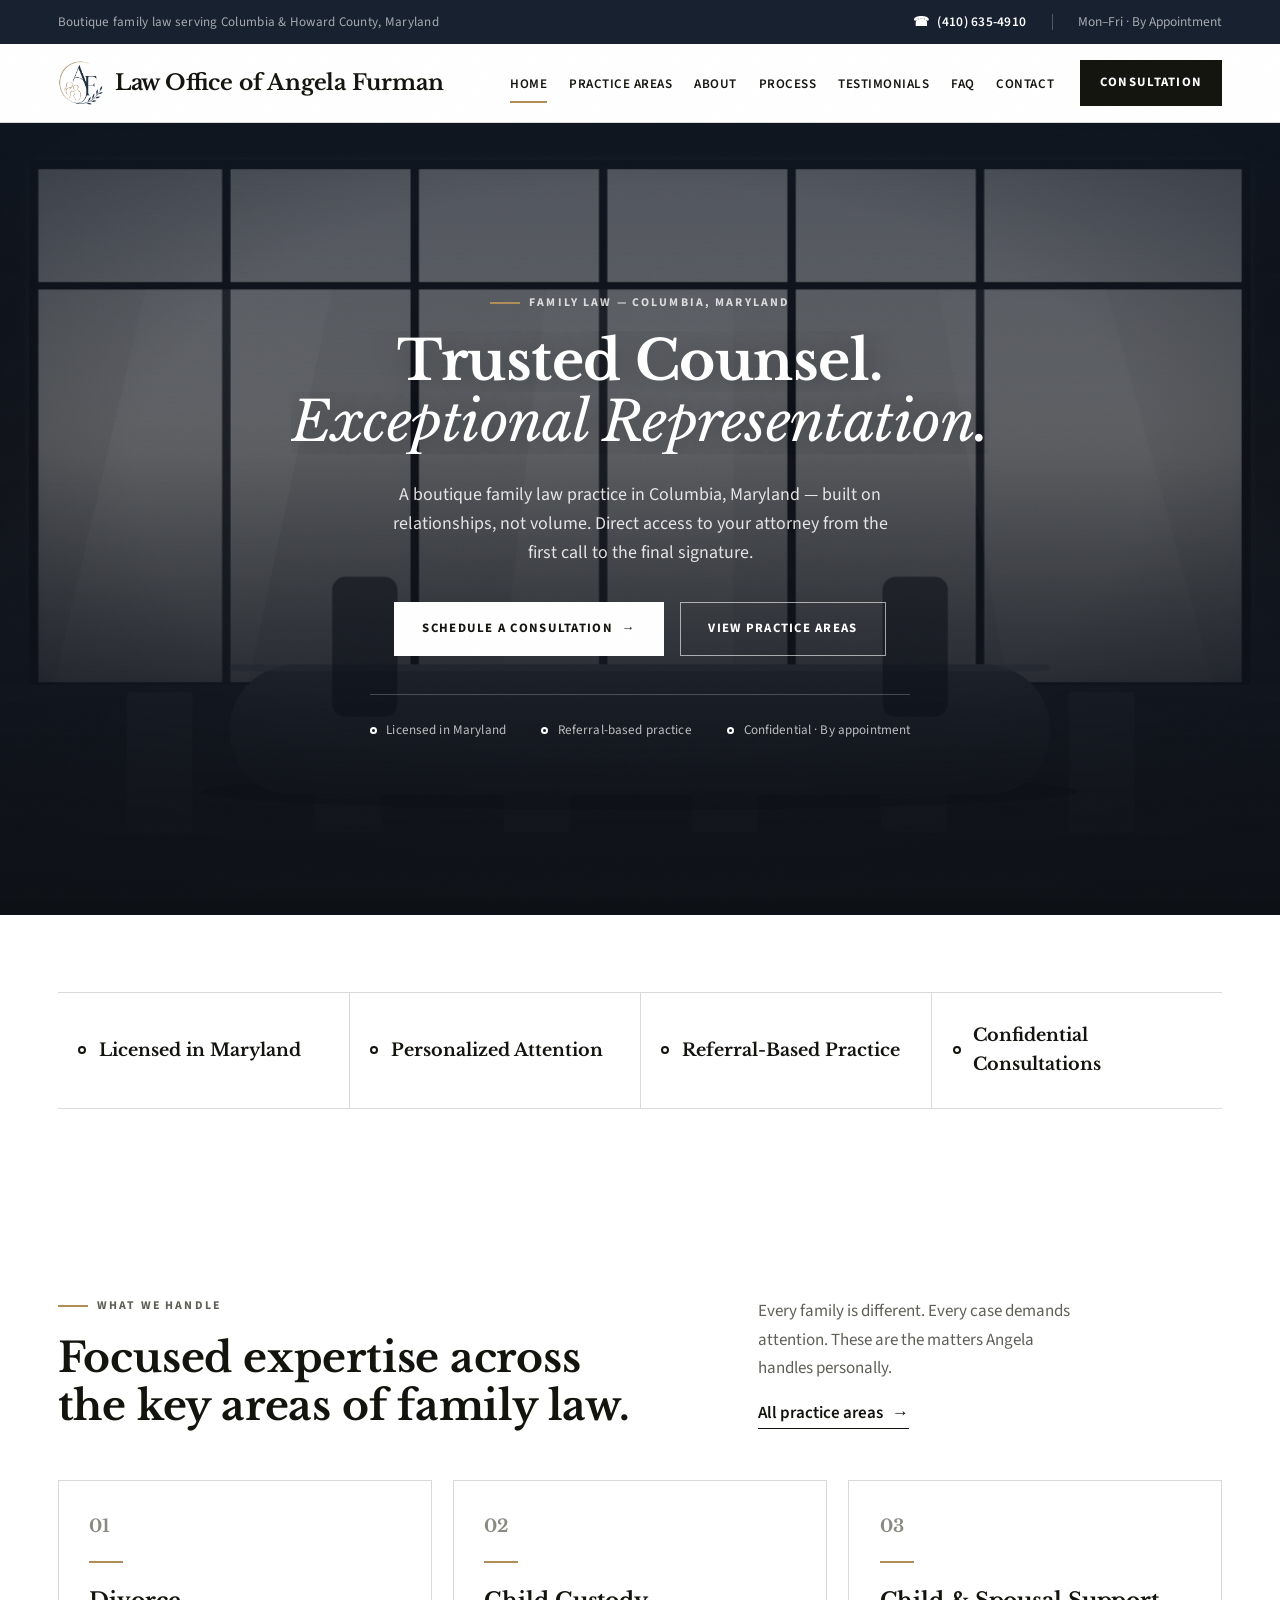
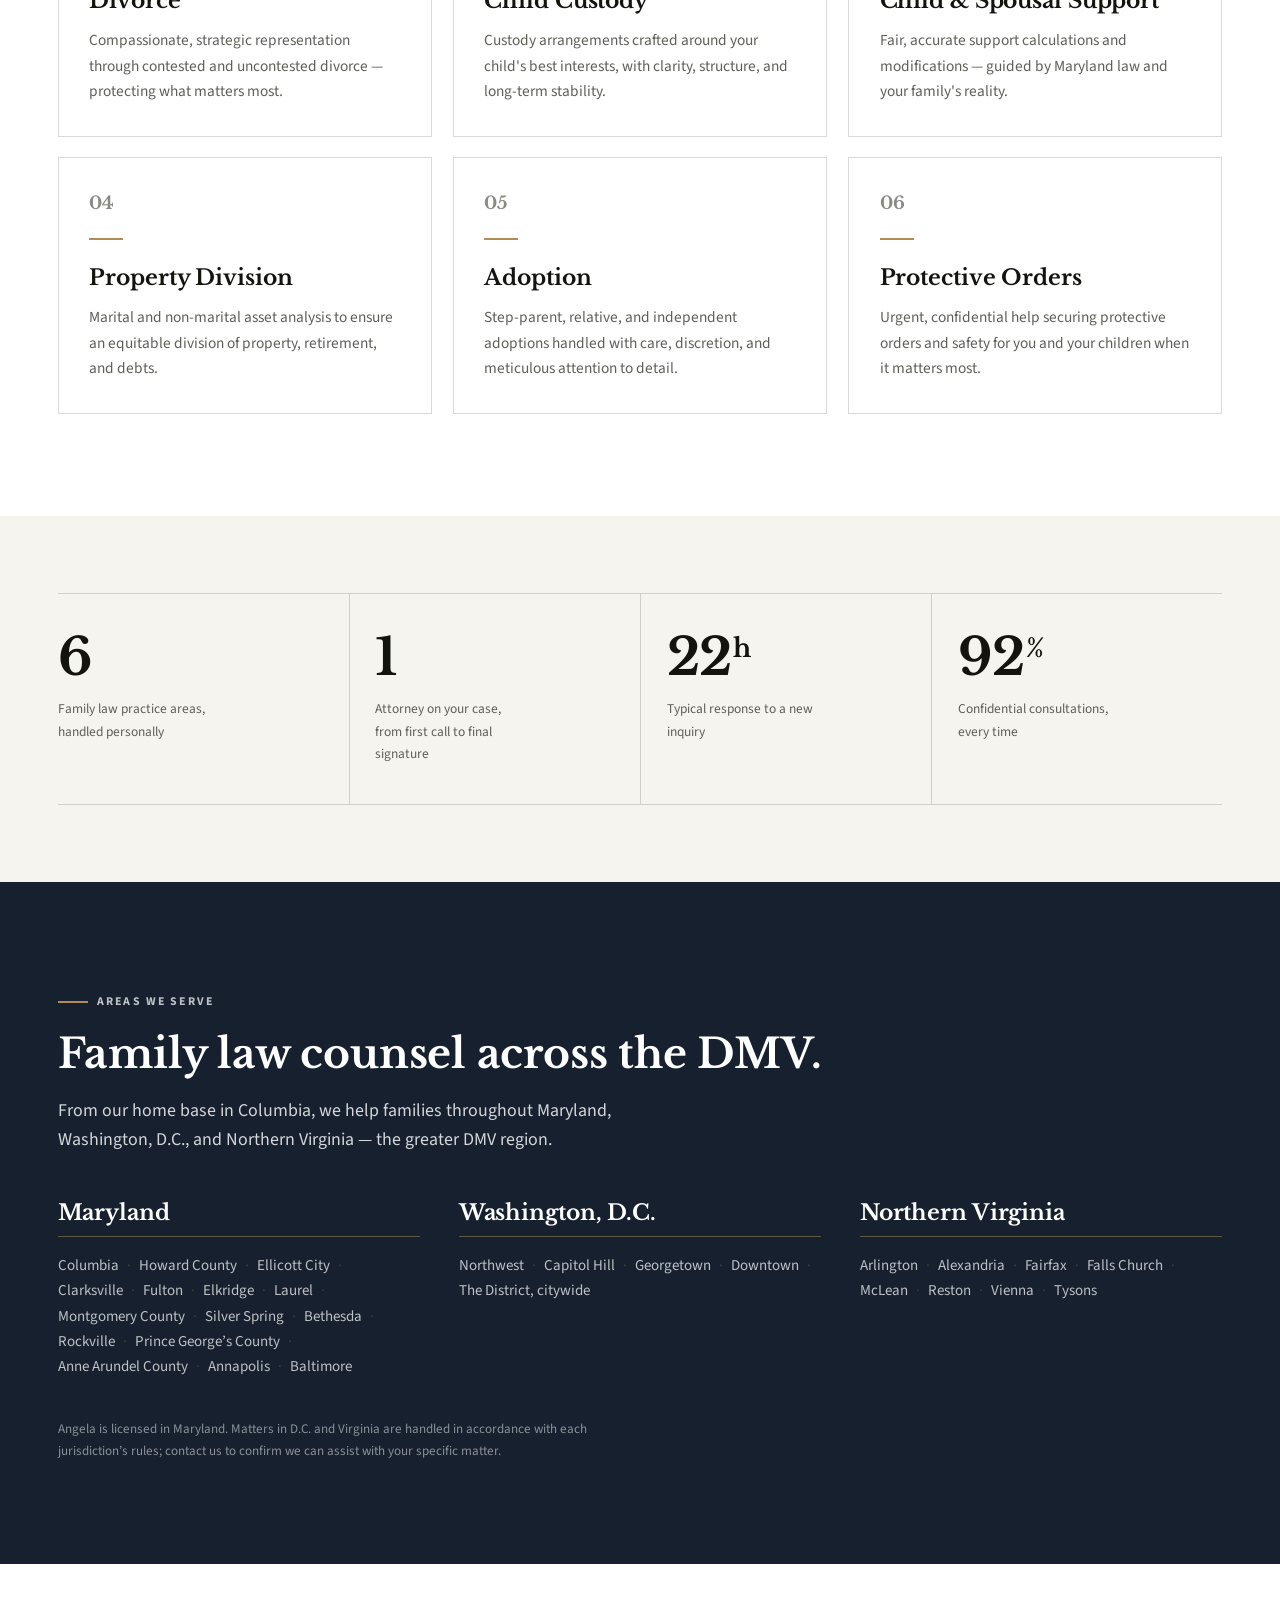
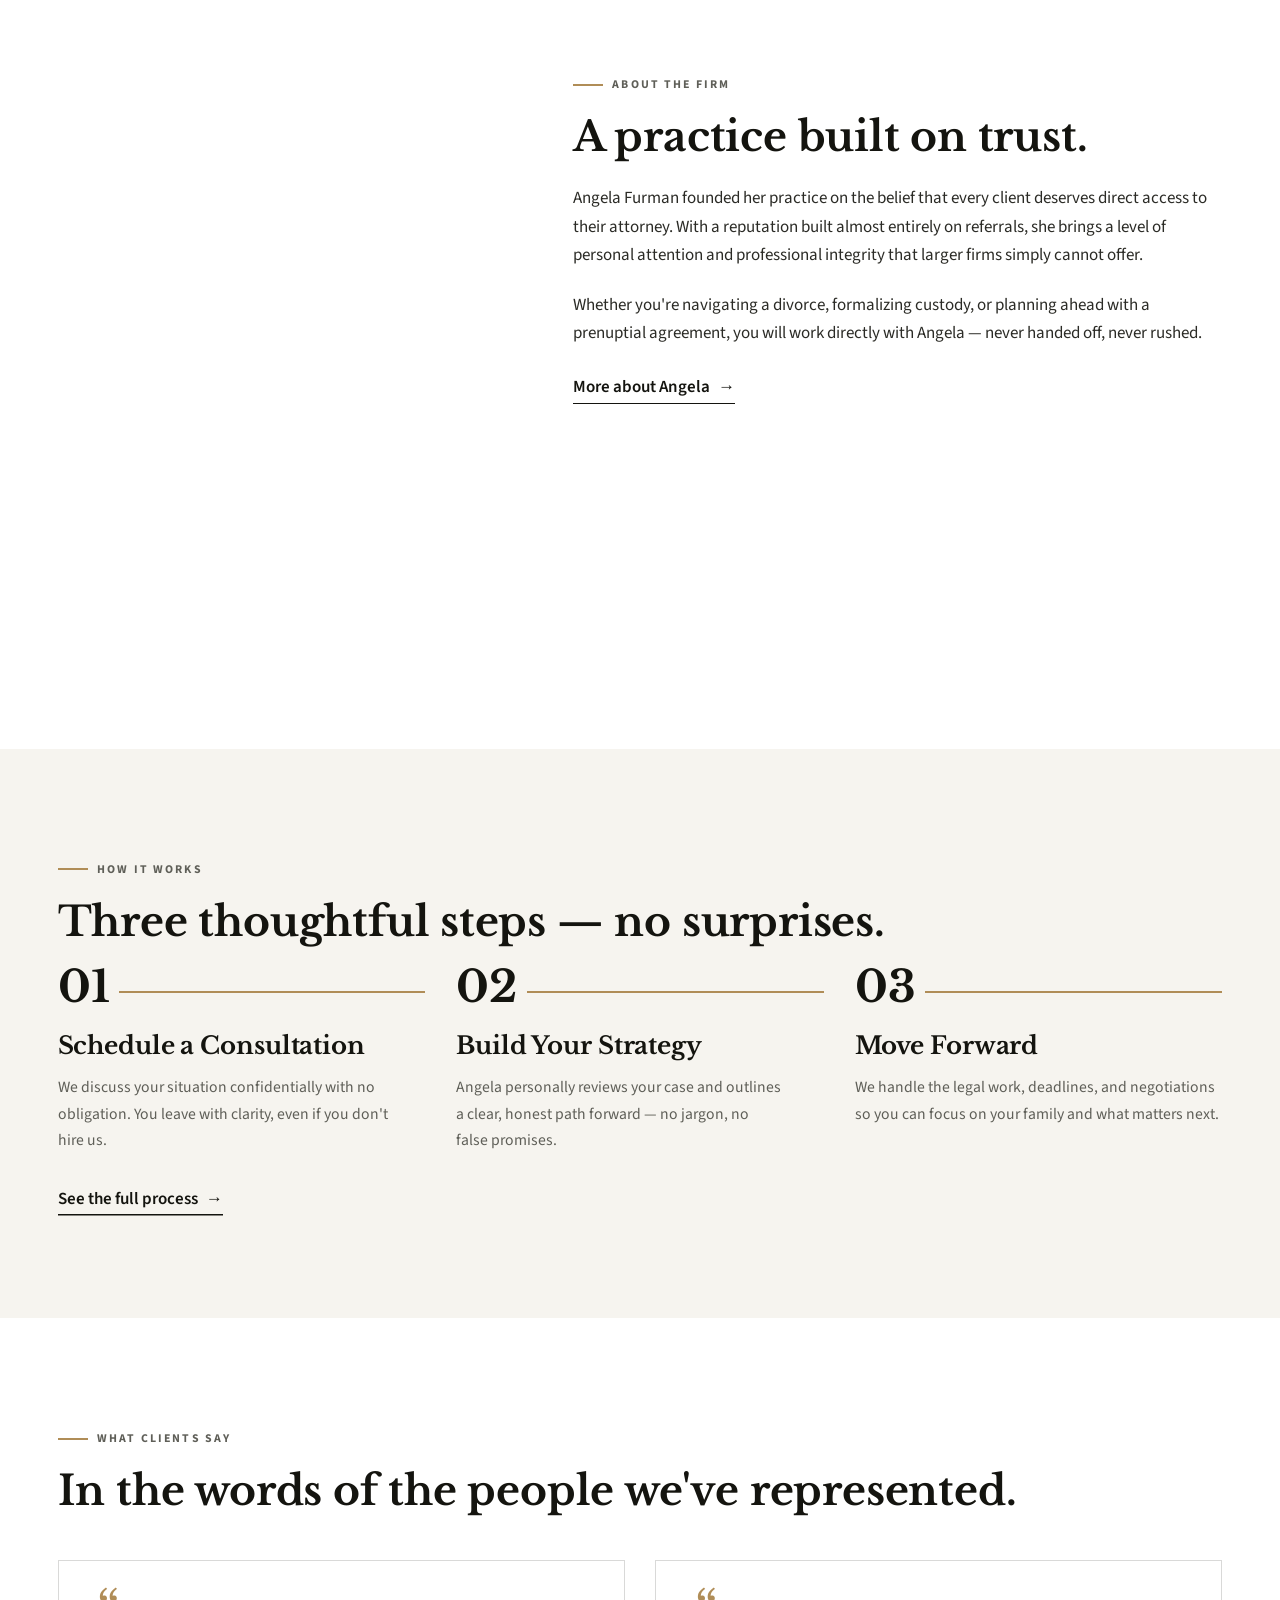
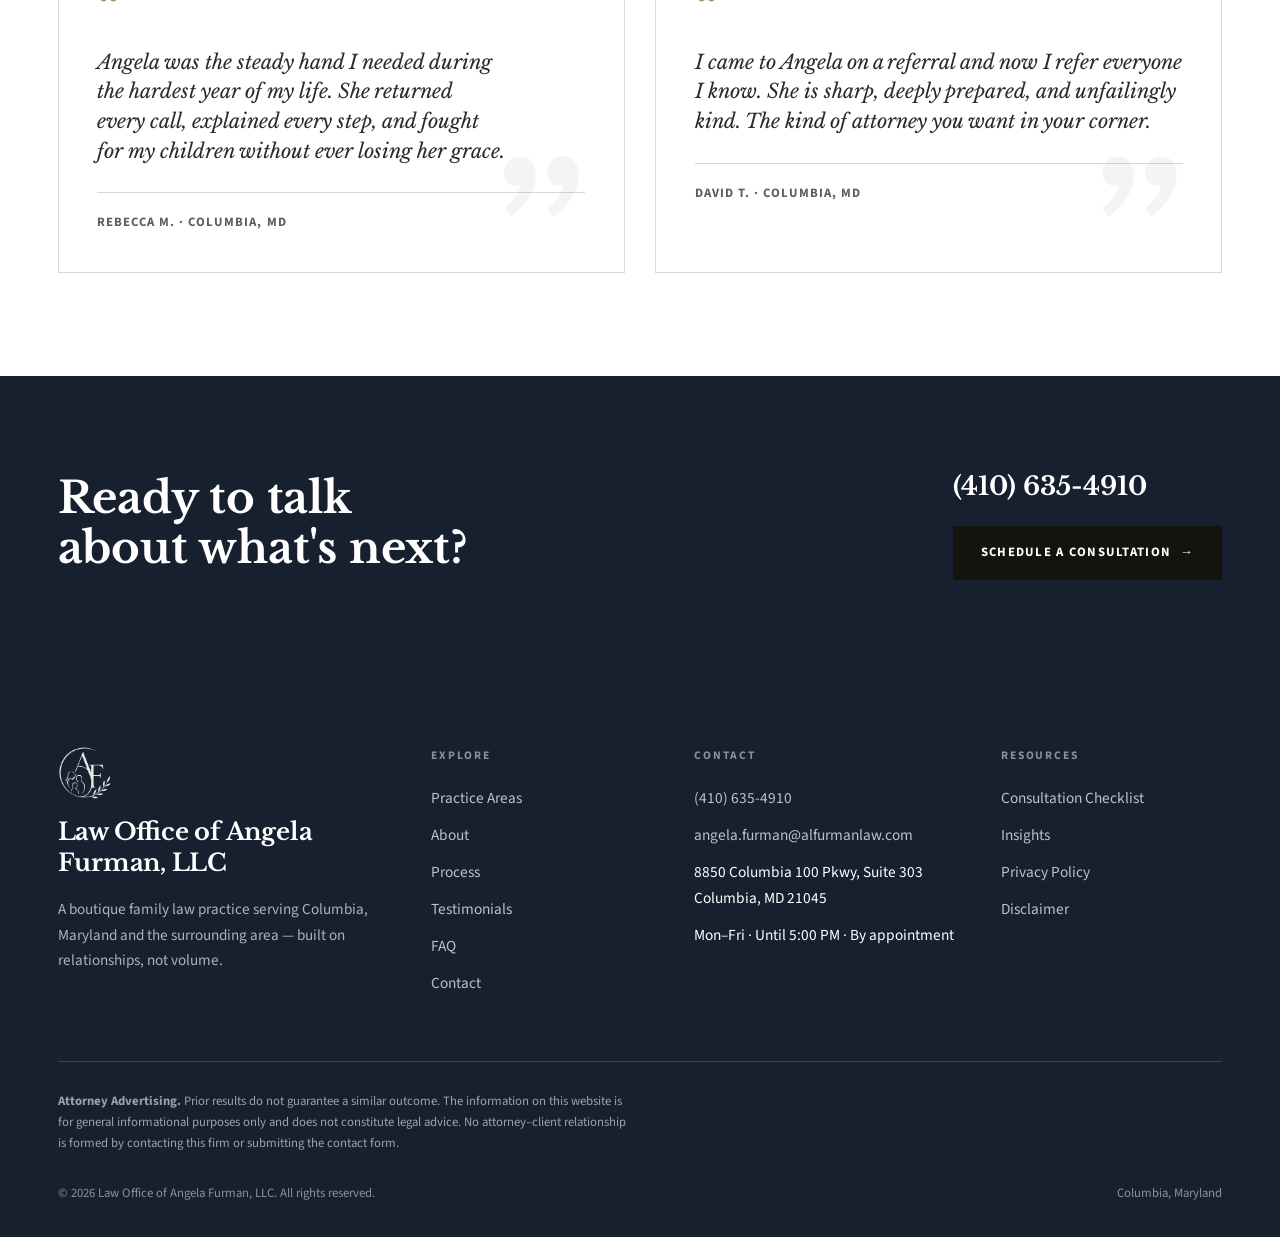
==== commit 4663126c: "Remove "Family Law · Columbia, Maryland" subtitle from header brand Co-Authored-By: Claude Opus 4.8 " ====
--- a/index.html
+++ b/index.html
@@ -52,7 +52,6 @@
         <img class="brand__logo" src="assets/img/logo-mark.png" alt="" width="54" height="54" />
         <span class="brand__text">
           <span class="brand__name">Law Office of Angela Furman</span>
-          <span class="brand__sub">Family Law &middot; Columbia, Maryland</span>
         </span>
       </a>
       <nav class="nav" aria-label="Primary">
--- a/assets/css/styles.css
+++ b/assets/css/styles.css
@@ -152,13 +152,15 @@
 .topbar .container { display: flex; align-items: center; justify-content: space-between; gap: 1rem; min-height: 44px; padding-block: .35rem; }
 .topbar .tb-left { font-size: .82rem; letter-spacing: .02em; color: var(--dark-soft); }
 .topbar .tb-right { display: flex; align-items: center; gap: 1.6rem; font-size: .84rem; }
-.topbar .tb-right a { display: inline-flex; align-items: center; gap: .5rem; font-weight: 600; letter-spacing: .02em; }
+.topbar .tb-right a { display: inline-flex; align-items: center; gap: .5rem; font-weight: 600; letter-spacing: .02em; white-space: nowrap; }
 .topbar .tb-right a:hover { opacity: .8; }
-.topbar .tb-sep { width: 1px; height: 16px; background: rgba(255,255,255,.25); }
-.topbar .tb-hours { color: var(--dark-soft); }
-@media (max-width: 720px){
+.topbar .tb-sep { width: 1px; height: 16px; background: rgba(255,255,255,.25); flex: none; }
+.topbar .tb-hours { color: var(--dark-soft); white-space: nowrap; }
+@media (max-width: 880px){
   .topbar .tb-left { display: none; }
   .topbar .container { justify-content: center; }
+}
+@media (max-width: 560px){
   .topbar .tb-hours, .topbar .tb-sep { display: none; }
 }
 
@@ -551,9 +553,10 @@
    ========================================================================== */
 
 /* ---------- Brand logo ---------- */
-.brand { display: inline-flex; align-items: center; gap: .75rem; }
-.brand__logo { width: 48px; height: 48px; flex: none; object-fit: contain; }
-.brand__text { display: inline-flex; flex-direction: column; line-height: 1.05; }
+.brand { display: inline-flex; flex-direction: row; align-items: center; gap: .7rem; }
+.brand__logo { width: 46px; height: 46px; flex: none; object-fit: contain; }
+.brand__text { display: inline-flex; flex-direction: column; line-height: 1.1; }
+.footer-brand .brand { flex-direction: column; align-items: flex-start; gap: 0; }
 .is-scrolled .brand__logo { width: 42px; height: 42px; transition: width .4s var(--ease), height .4s var(--ease); }
 @media (max-width: 560px){ .brand__sub { display: none; } .brand__logo { width: 40px; height: 40px; } .brand__name { font-size: 1.02rem; } }
 
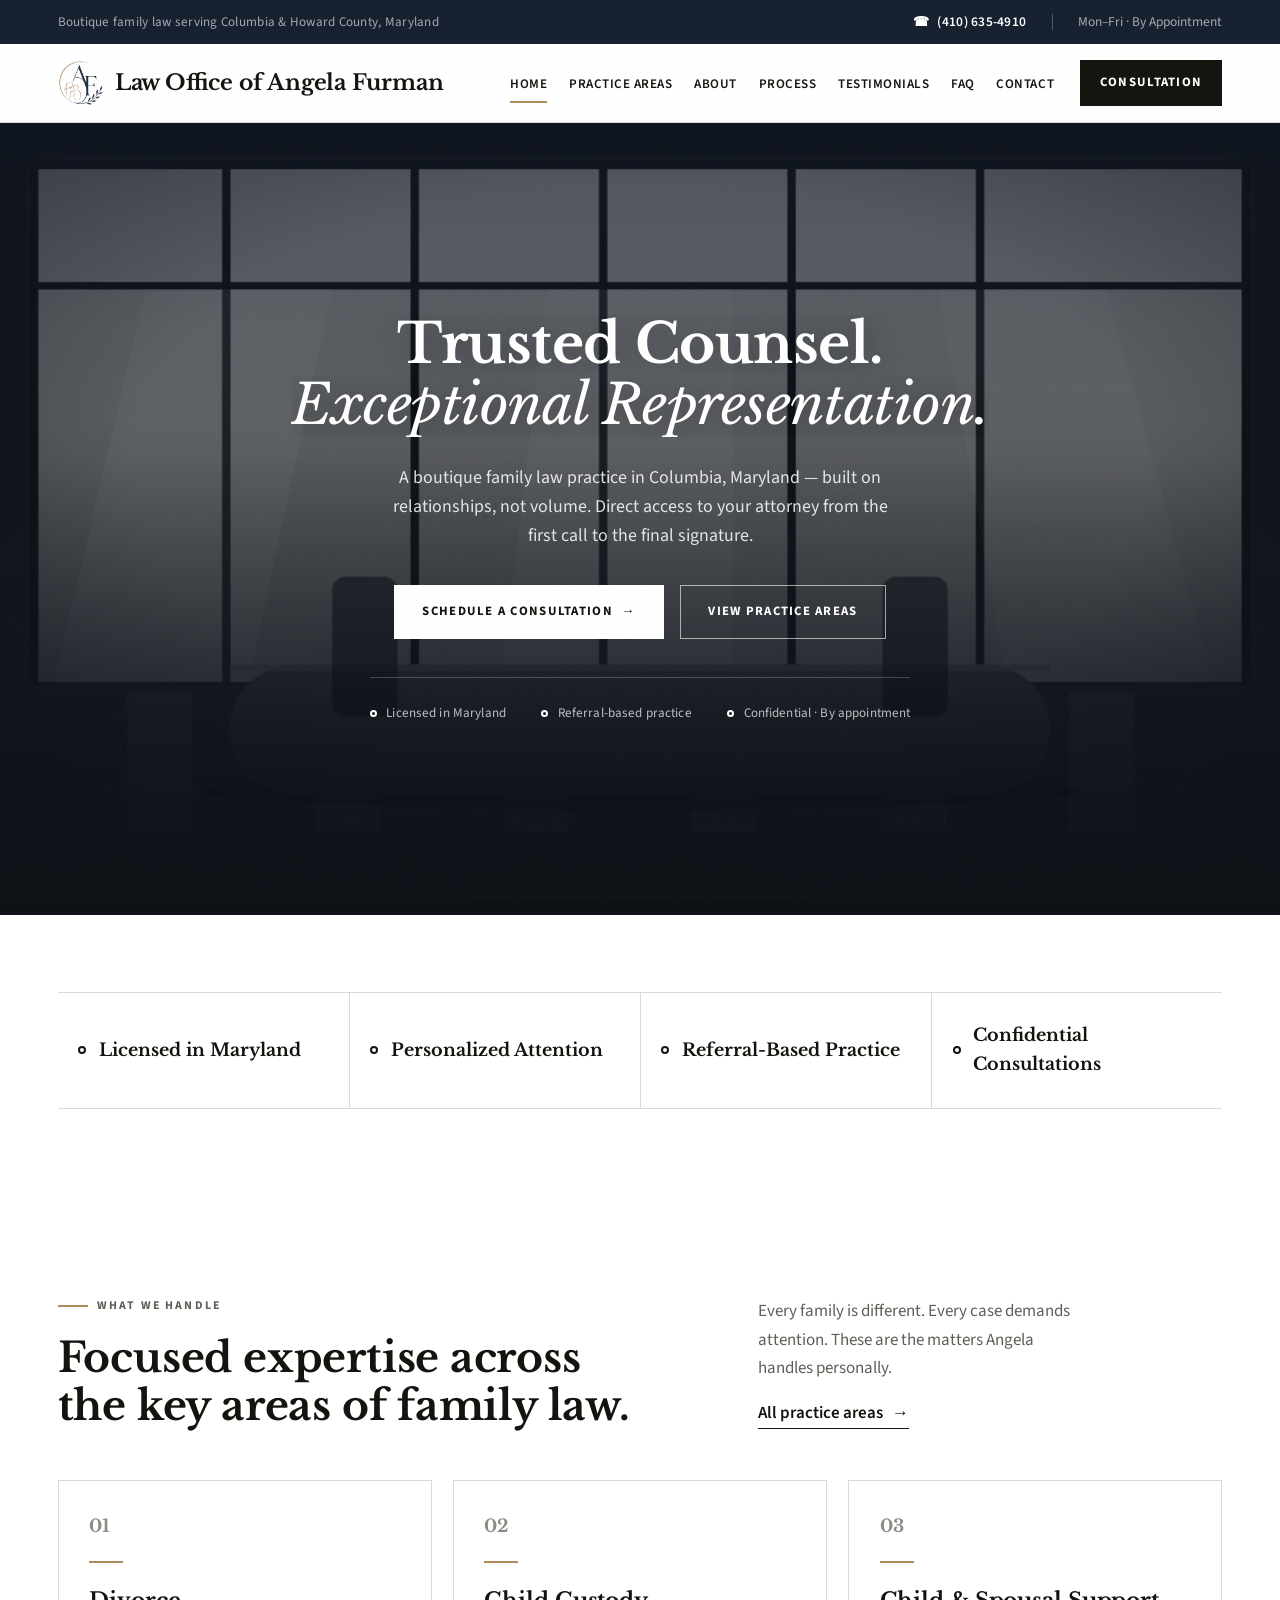
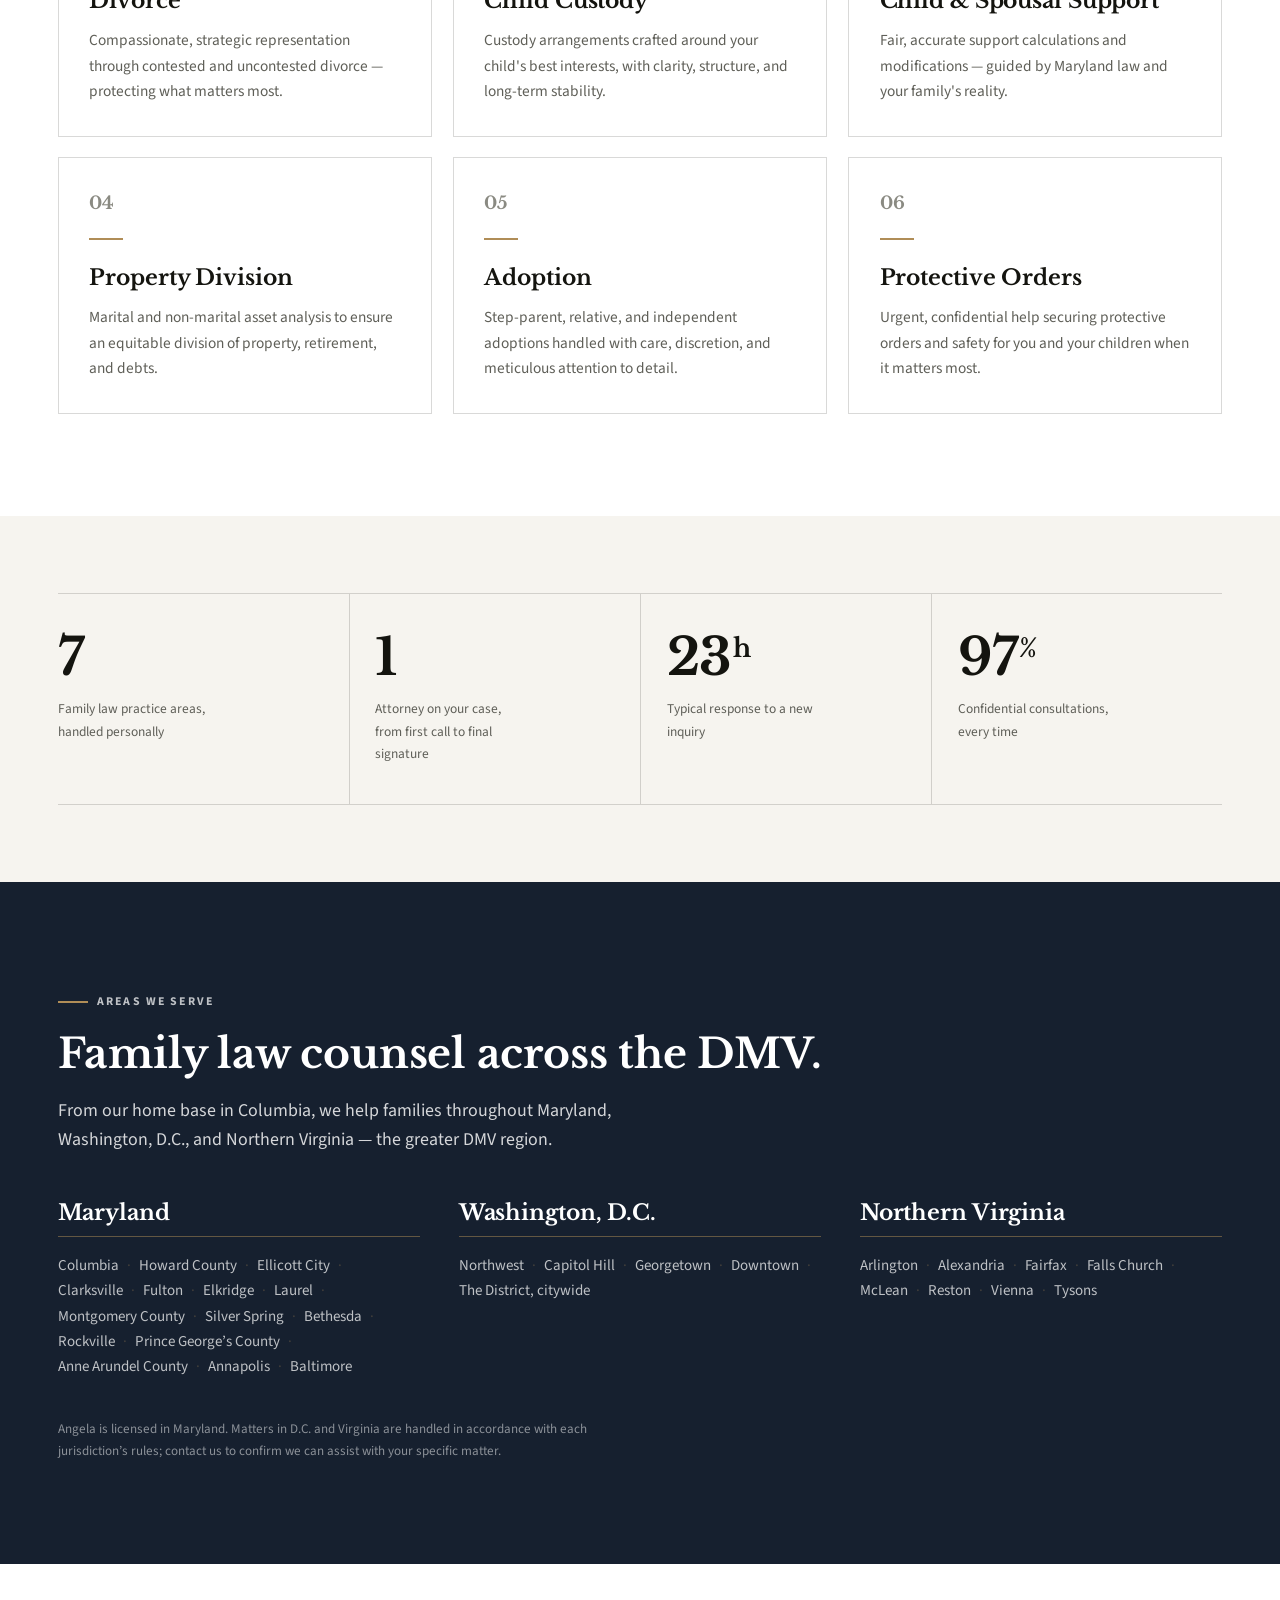
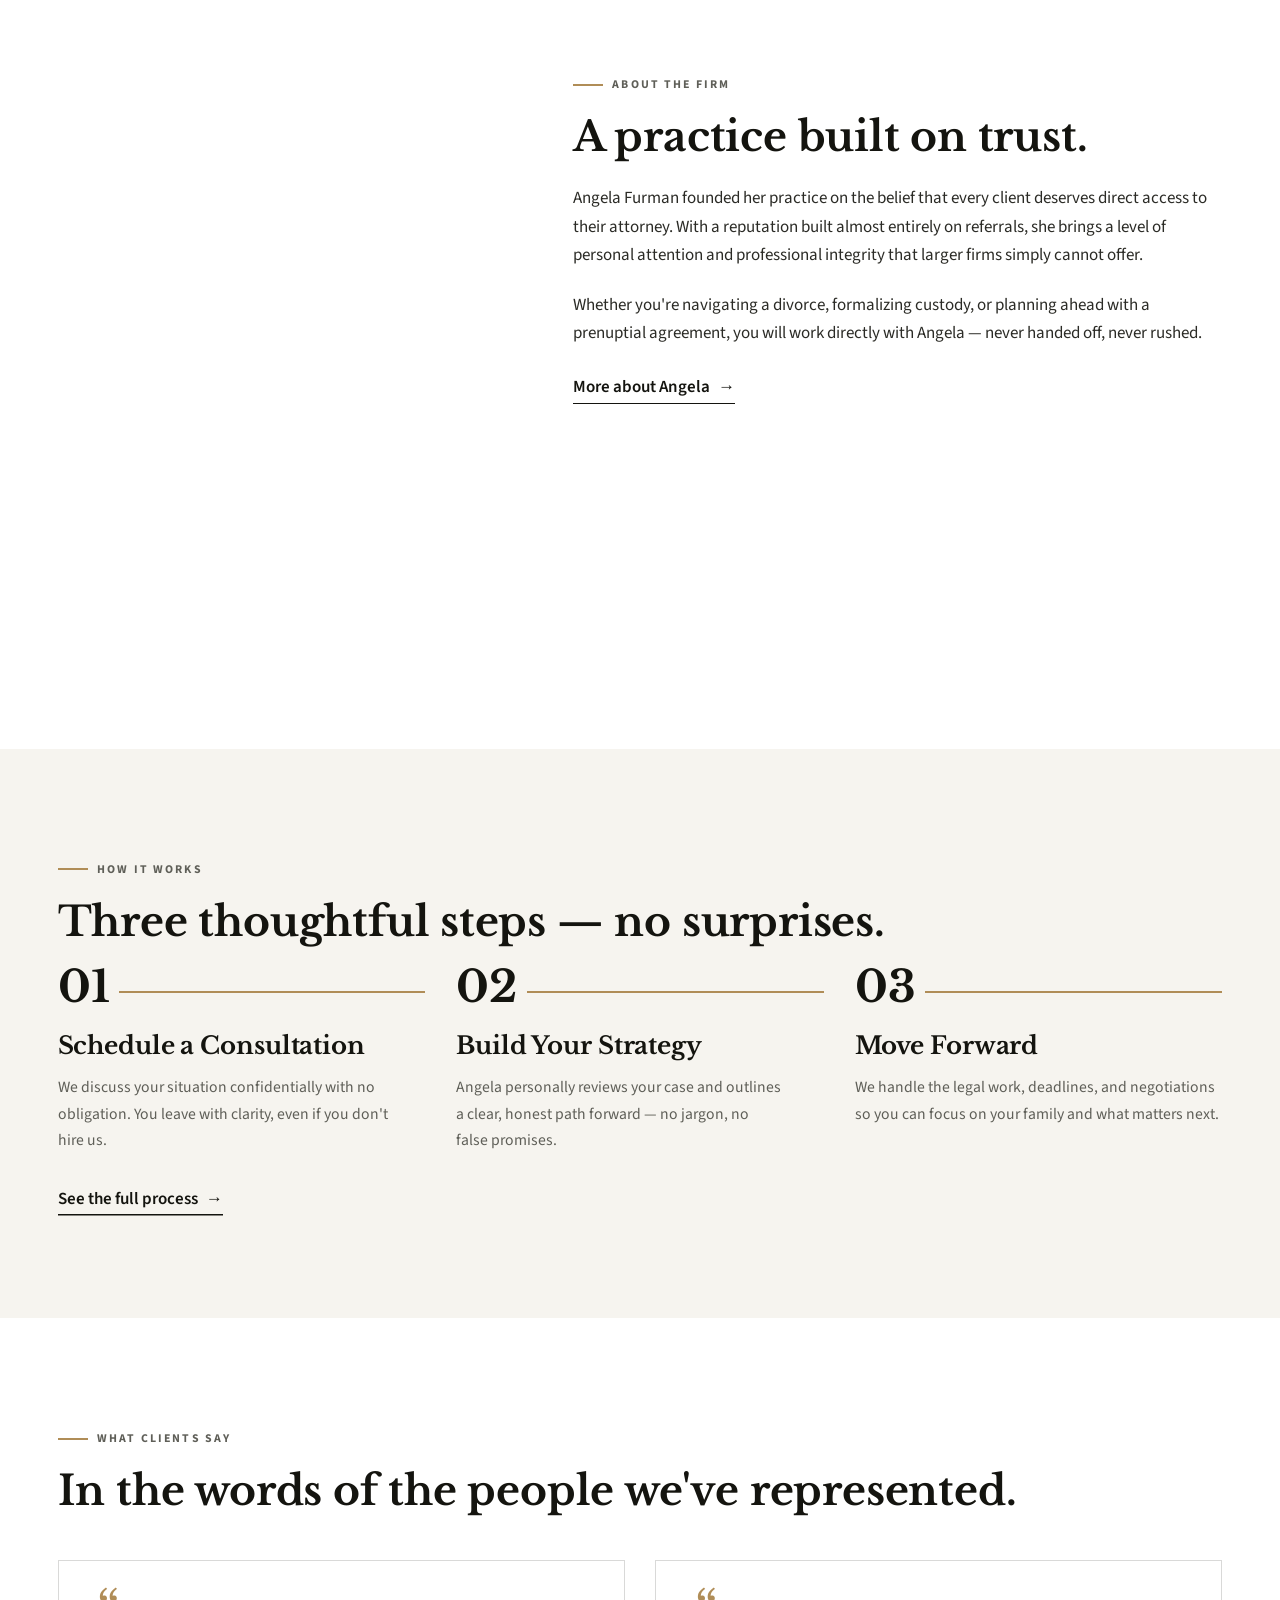
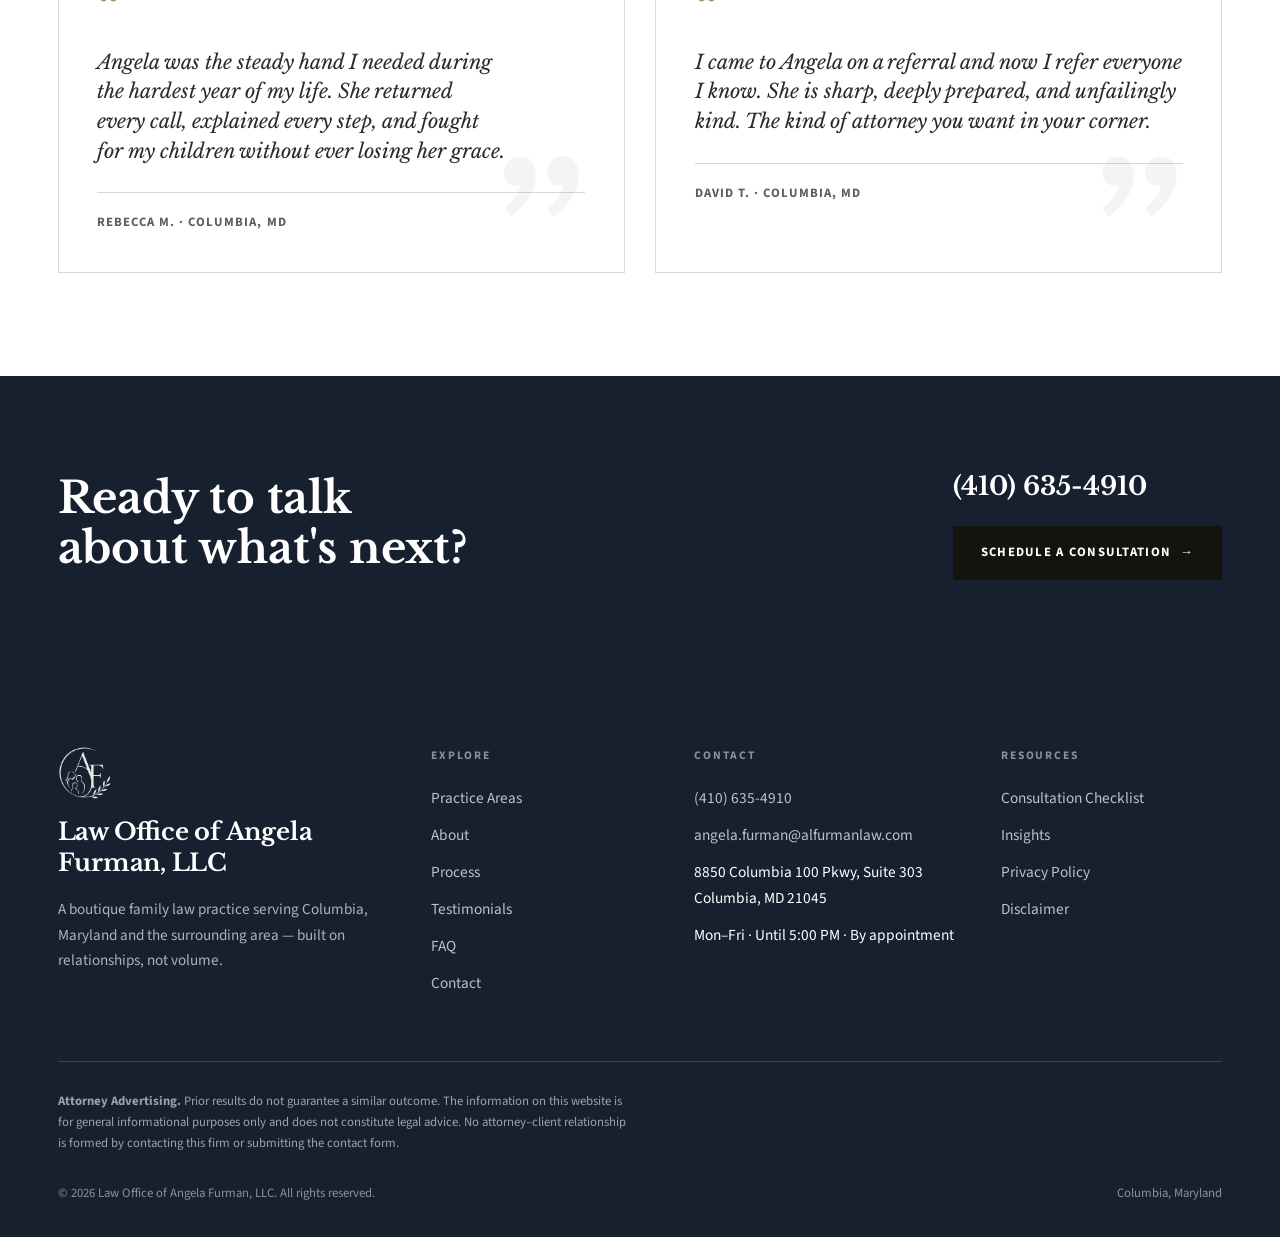
==== commit 98f38d3f: "Remove "Family Law — Columbia, Maryland" hero eyebrow on home Header subtitle was already removed; t" ====
--- a/index.html
+++ b/index.html
@@ -97,8 +97,7 @@
       <div class="hero__scrim" aria-hidden="true"></div>
       <div class="container">
         <div class="hero--image__inner">
-          <p class="overline"><span class="tick"></span> Family Law — Columbia, Maryland</p>
-          <h1 class="h-hero display lines" style="margin-top: 1.4rem; max-width: 20ch;">
+          <h1 class="h-hero display lines" style="max-width: 20ch;">
             <span class="ln"><span>Trusted Counsel.</span></span>
             <span class="ln"><span class="serif-italic">Exceptional Representation.</span></span>
           </h1>
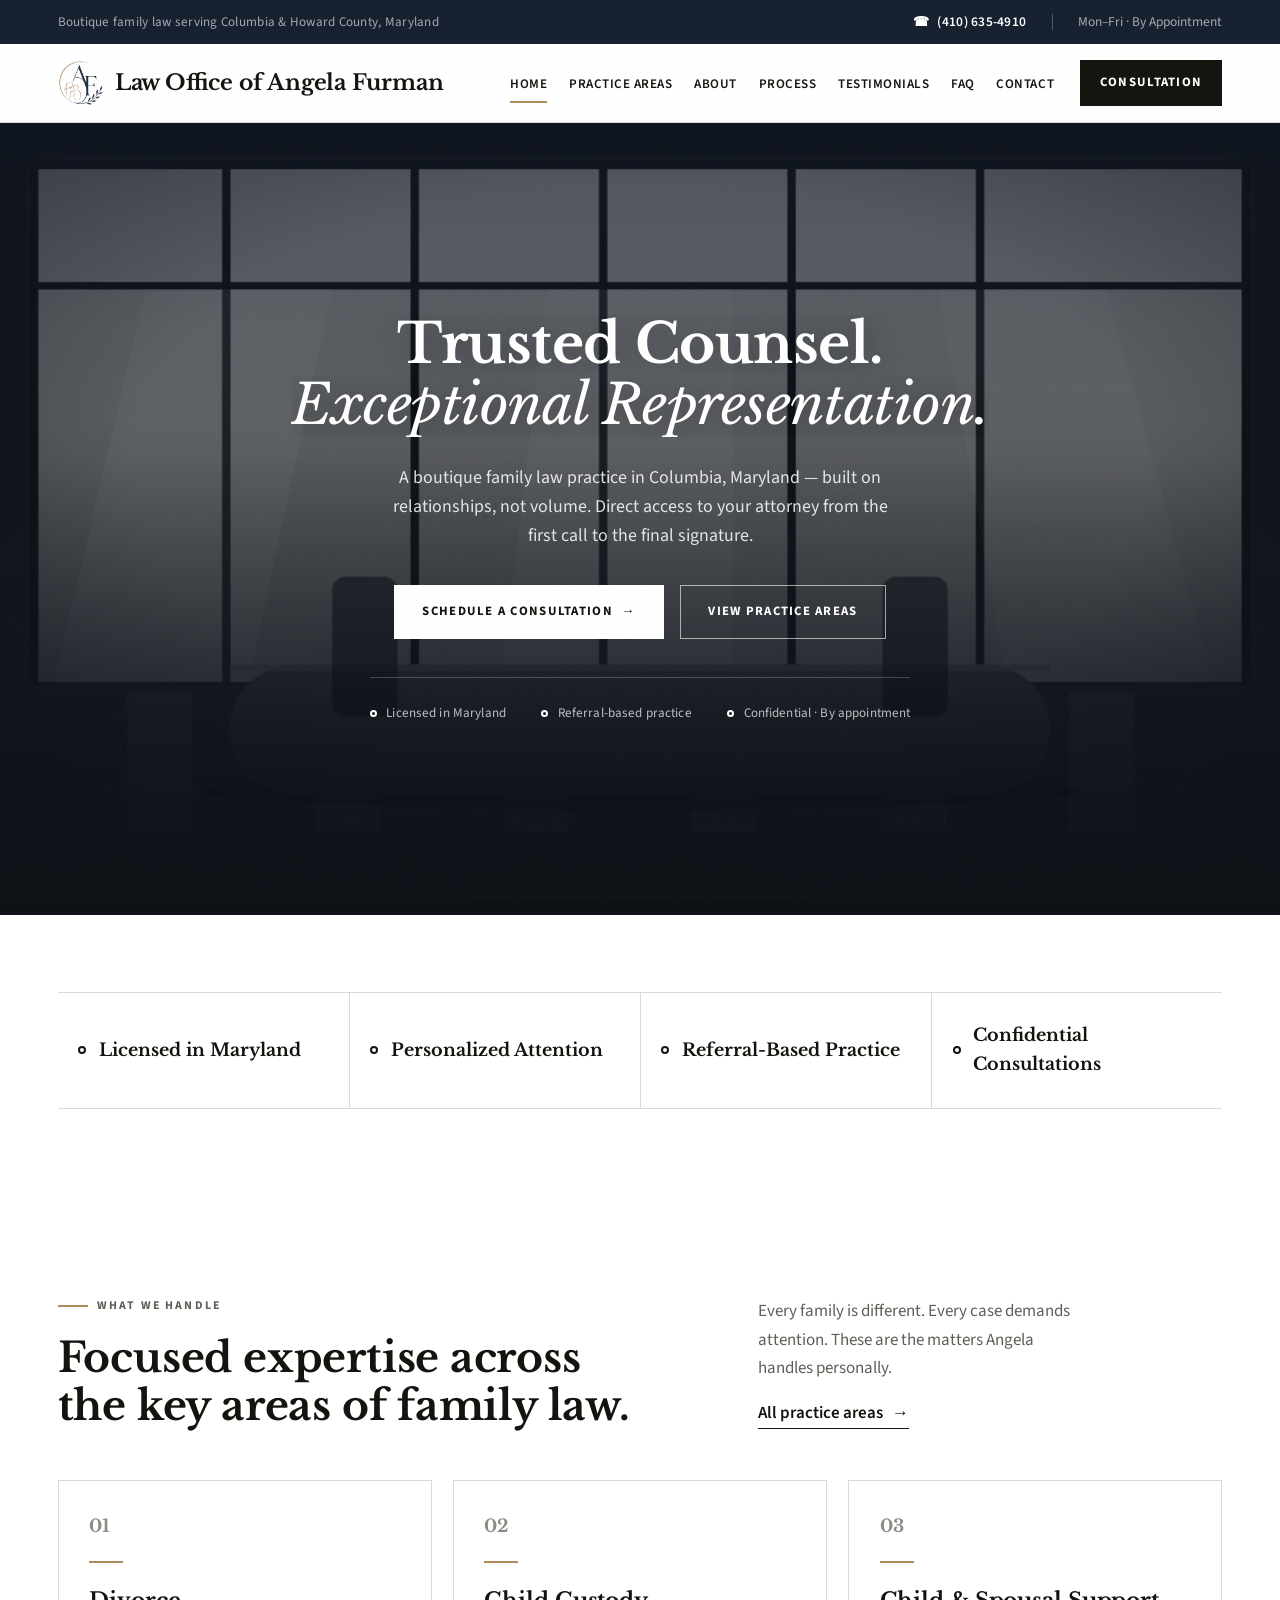
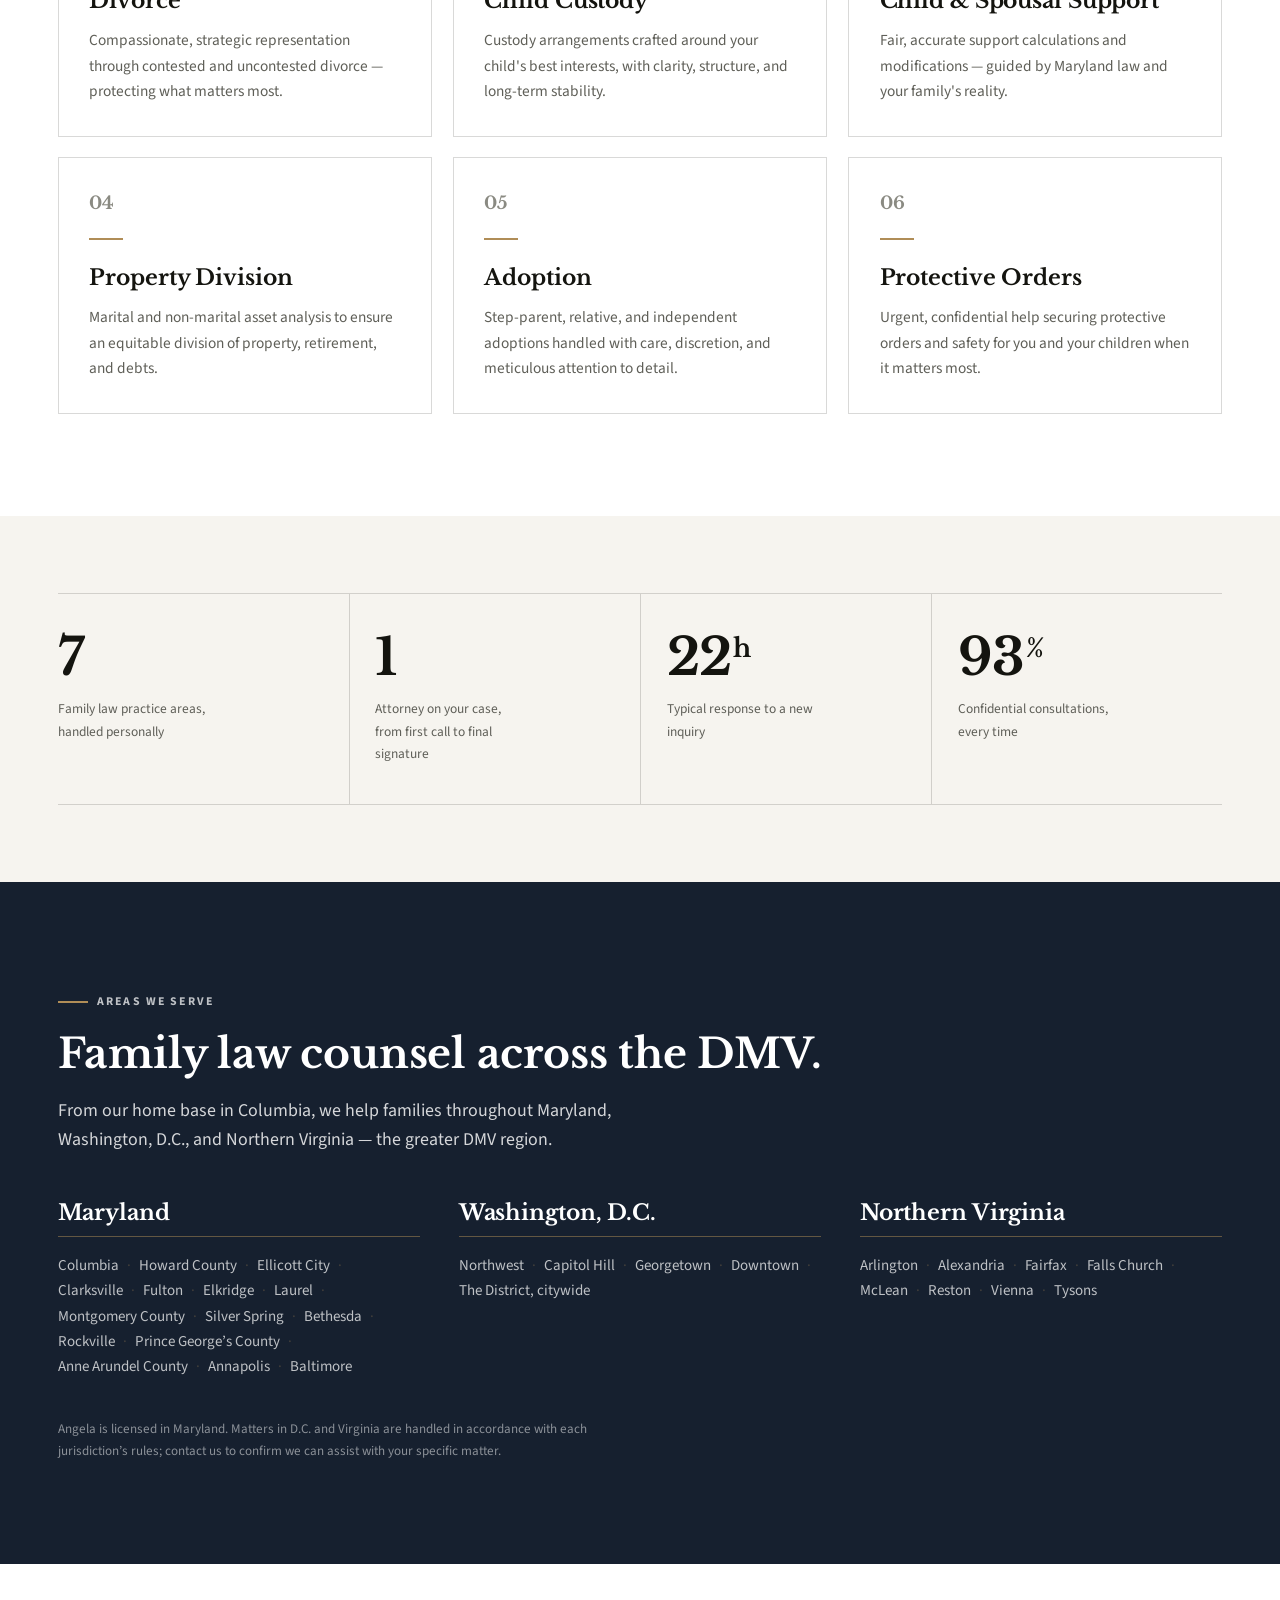
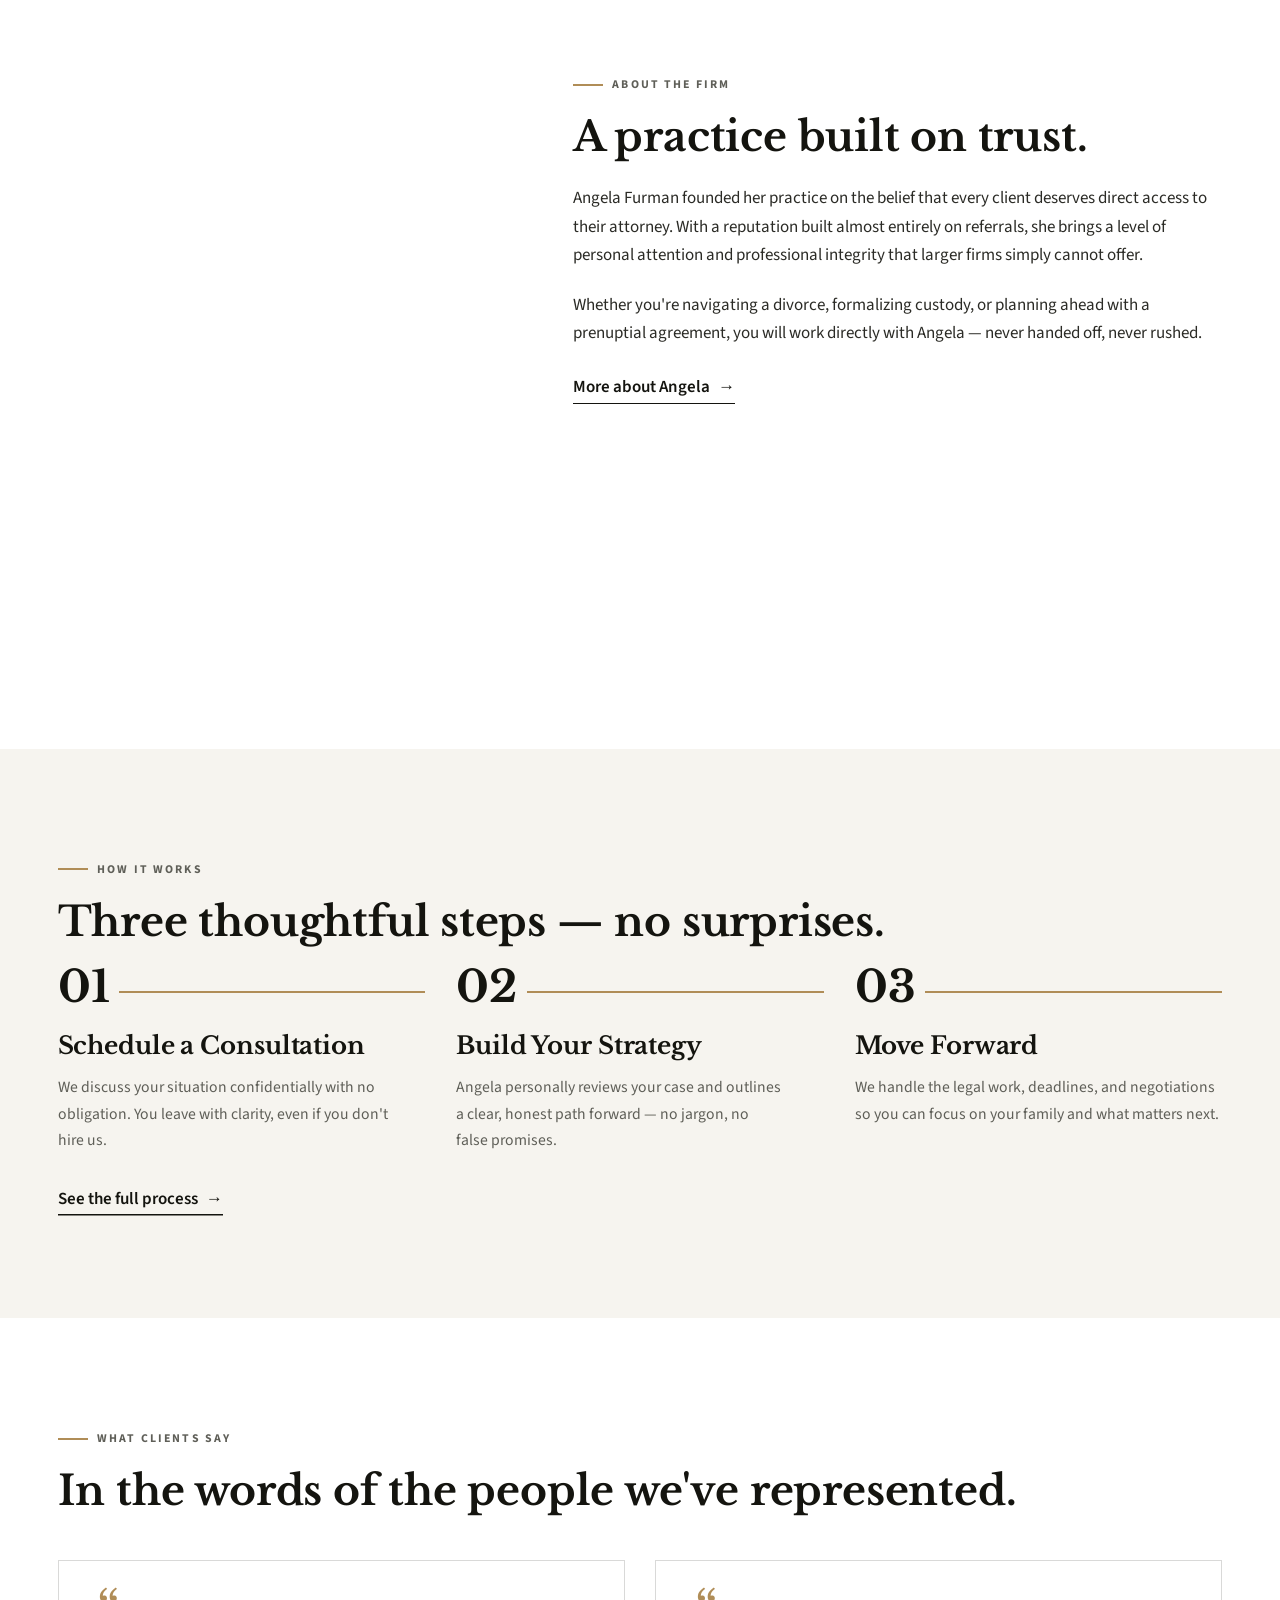
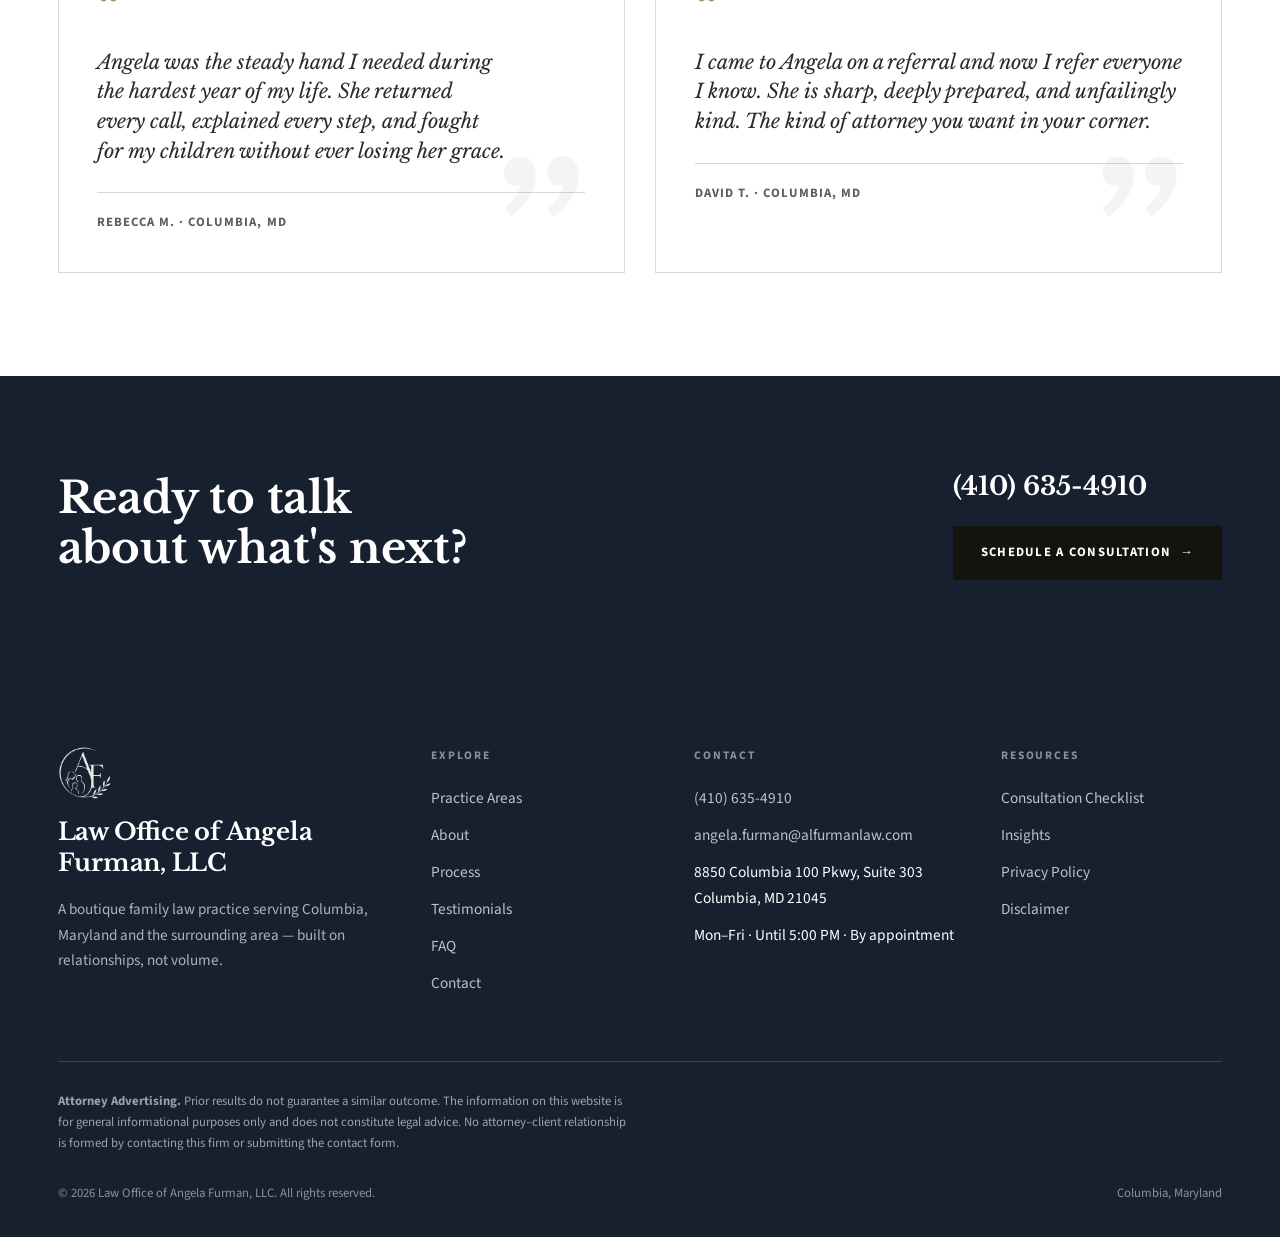
==== commit 0781d456: "Wire in attorney headshot + add LawPay / pay-over-time payment info - Portrait slots (About + home t" ====
--- a/index.html
+++ b/index.html
@@ -238,7 +238,8 @@
         <div class="split split--5-7" data-reveal>
           <div><div class="figure photo-slot ar-portrait" data-mask>
               <div class="photo-slot__mono" aria-hidden="true">AF</div>
-              <span class="photo-slot__label">Attorney portrait — real photo pending</span>
+              <span class="photo-slot__label">Attorney portrait &mdash; add assets/img/angela-furman.jpg</span>
+              <img class="portrait-photo" src="assets/img/angela-furman.jpg" alt="Angela Furman, Esq., founding attorney" loading="lazy" />
             </div></div>
           <div>
             <p class="overline"><span class="tick"></span> About the Firm</p>
--- a/assets/css/styles.css
+++ b/assets/css/styles.css
@@ -662,3 +662,13 @@
 
 /* Link hover picks up a hint of gold underline on interior text links */
 .prose a.link:hover, .detail-row .link:hover { color: var(--navy); opacity: 1; }
+
+/* ---------- Attorney photo (fills the portrait slot; B&W → color on hover) ---------- */
+.portrait-photo { position: absolute; inset: 0; width: 100%; height: 100%; object-fit: cover; filter: grayscale(1) contrast(1.03); transition: filter .7s var(--ease), transform 1.1s var(--ease-out); }
+.figure:hover .portrait-photo { filter: grayscale(0) contrast(1); }
+.portrait-photo.is-broken { display: none; }
+
+/* ---------- Payments callout (LawPay / pay-over-time) ---------- */
+.pay-note { margin-top: clamp(2.4rem, 4vw, 3.6rem); background: var(--bg-soft); border: 1px solid var(--line); border-left: 3px solid var(--gold); padding: clamp(24px, 3vw, 40px); display: flex; align-items: center; justify-content: space-between; gap: 1.4rem 2.4rem; flex-wrap: wrap; }
+.pay-note .btn { flex: none; }
+@media (max-width: 640px){ .pay-note { align-items: flex-start; } }
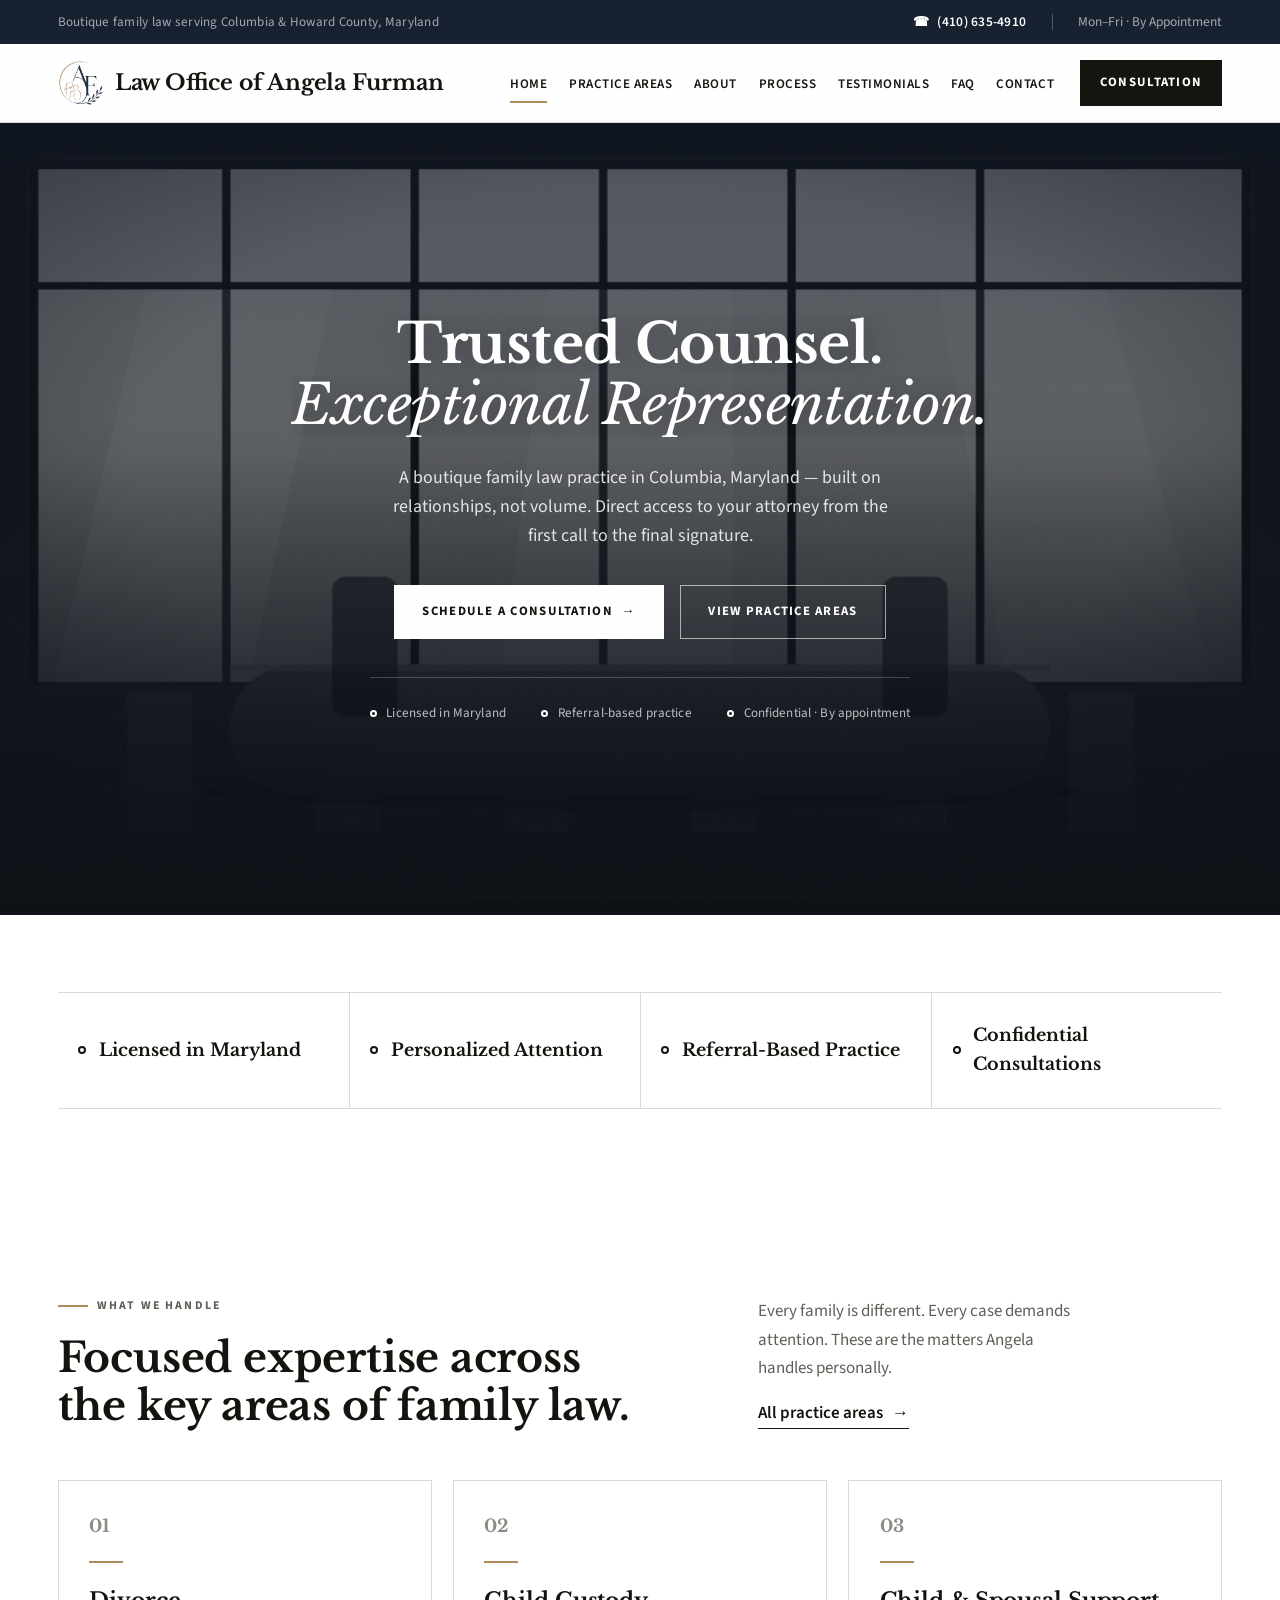
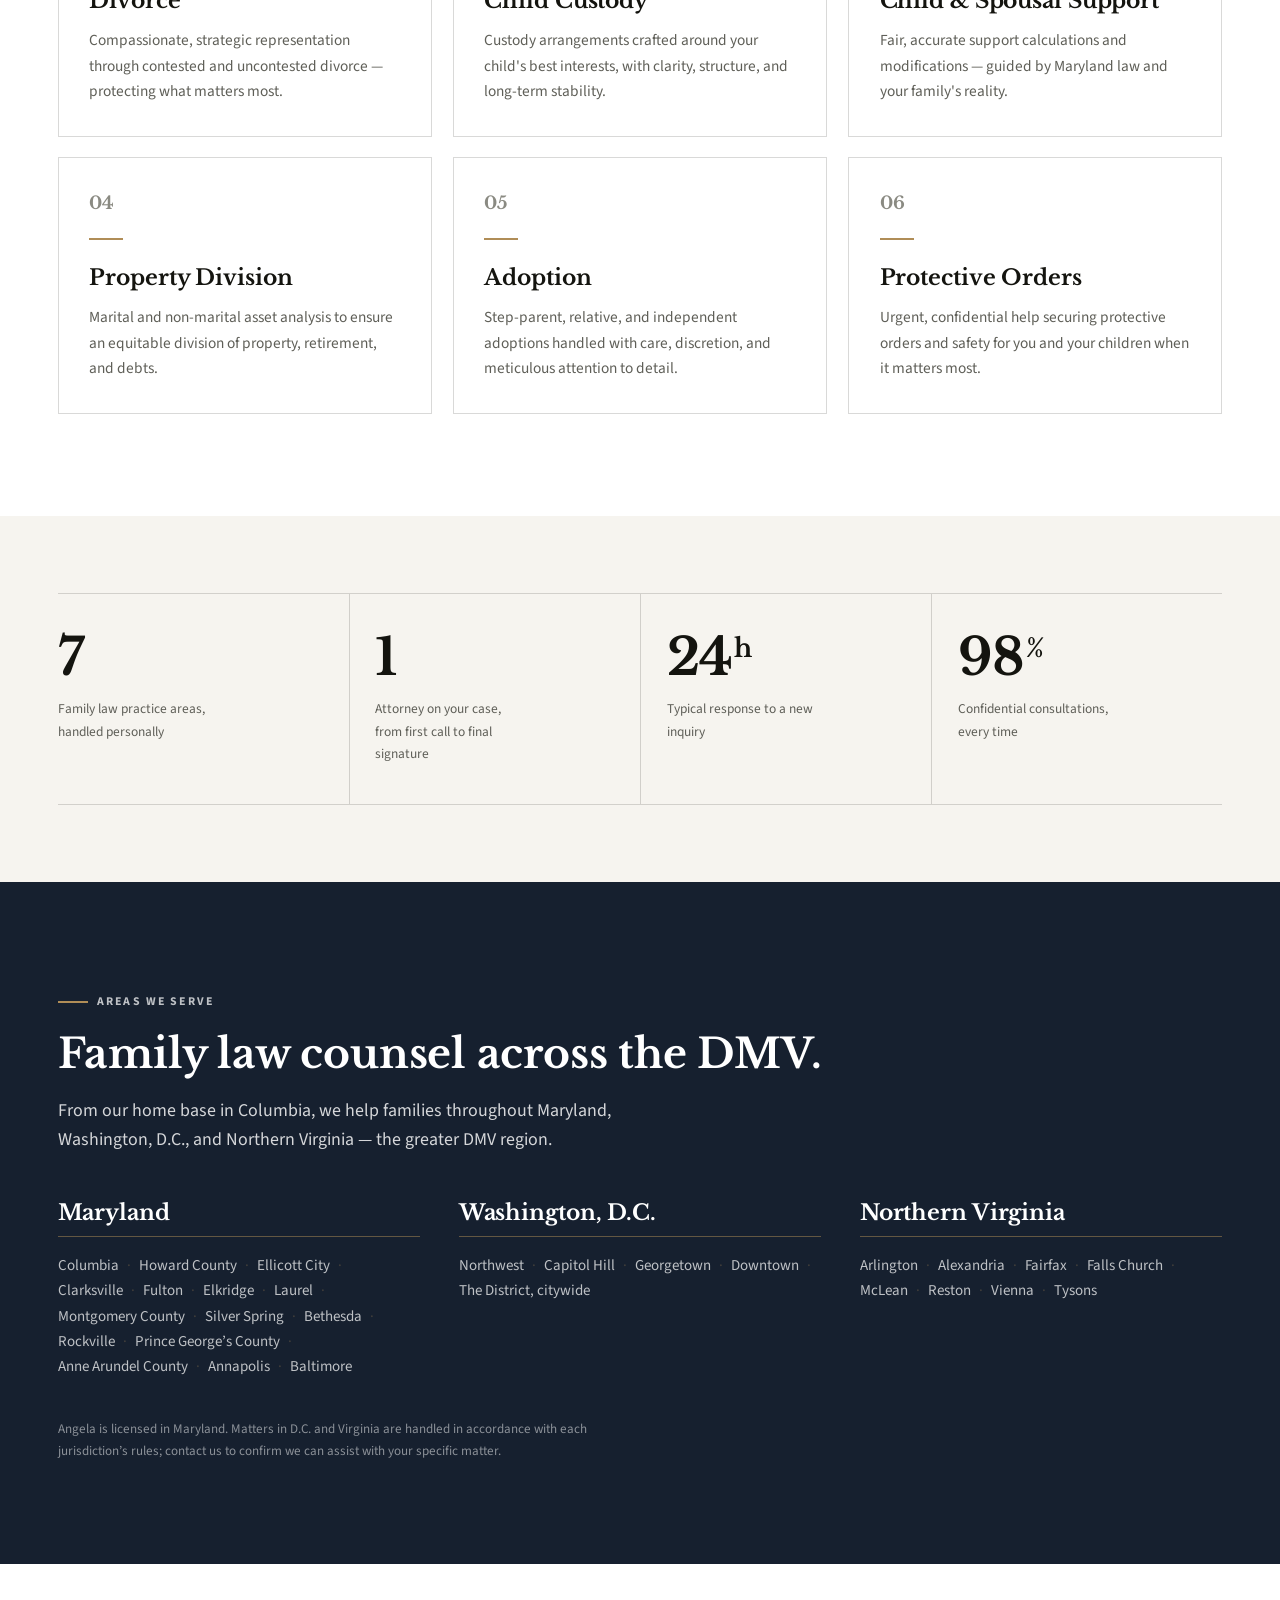
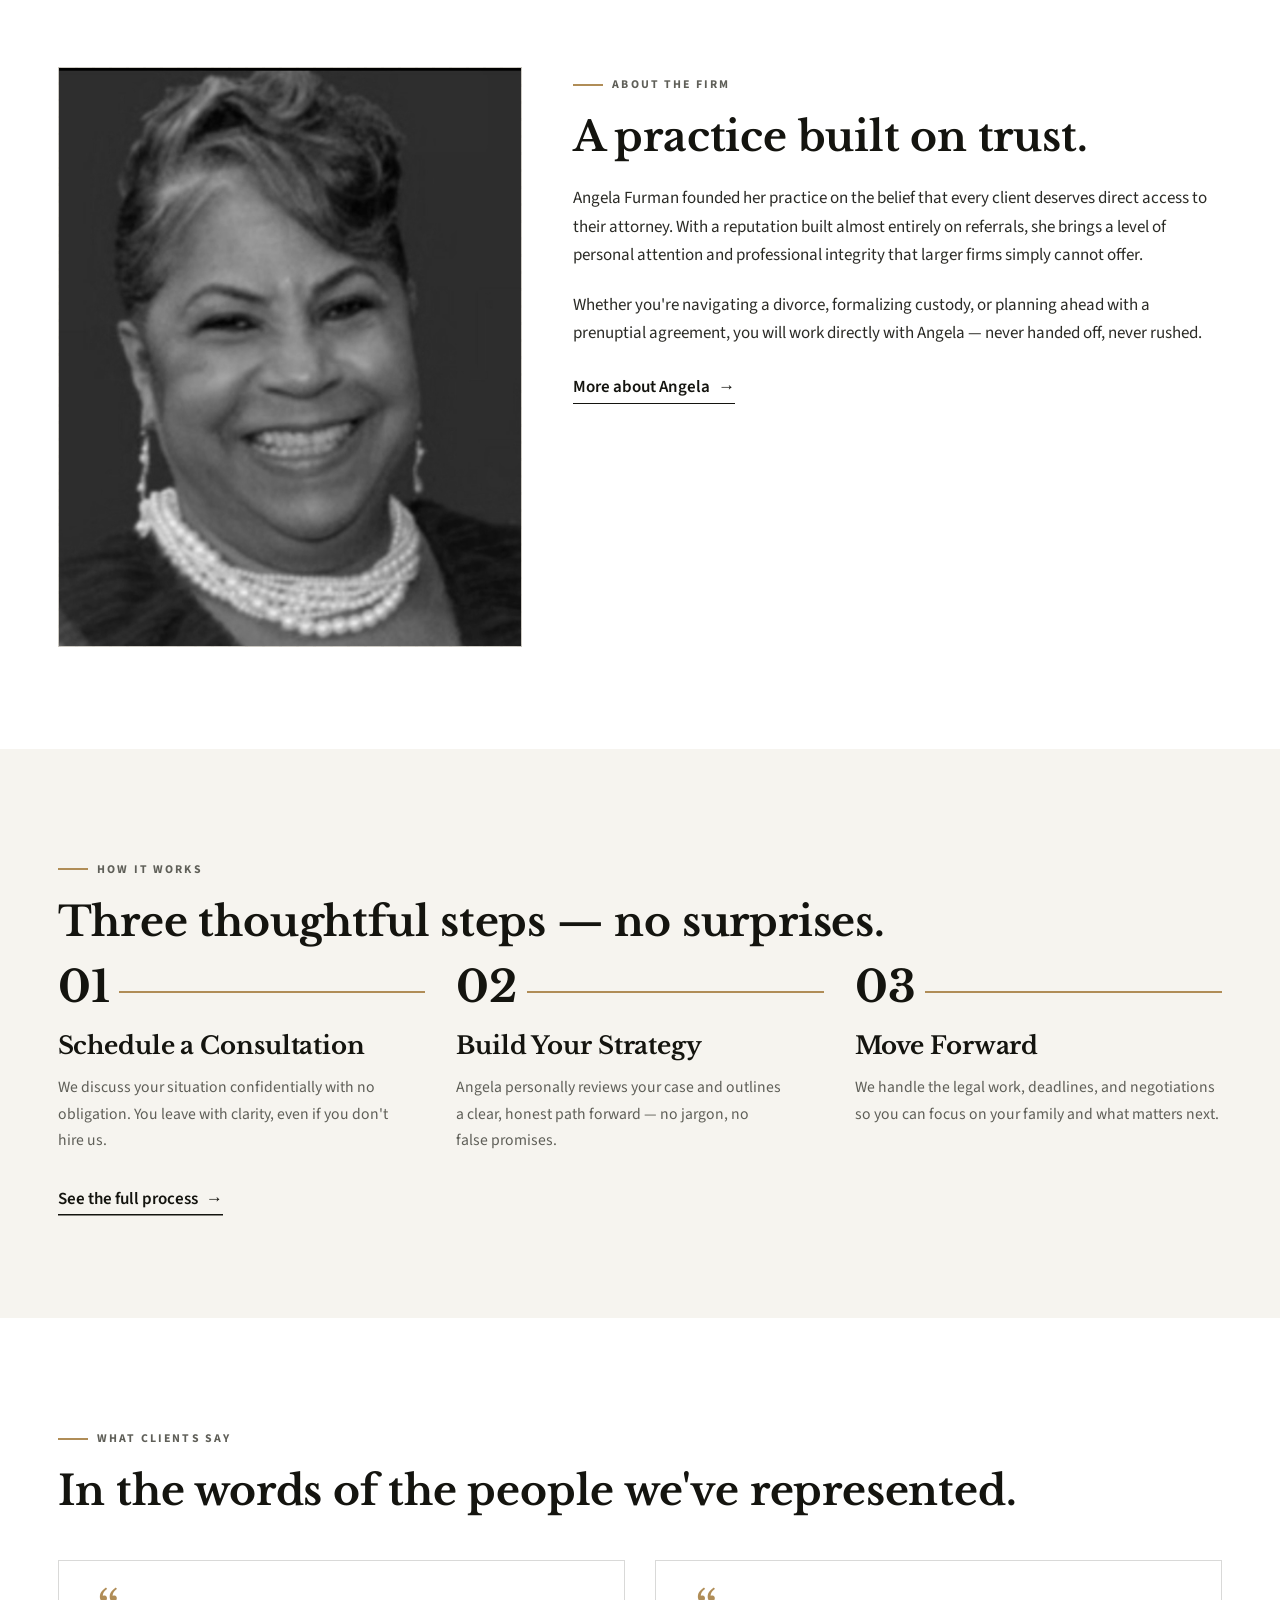
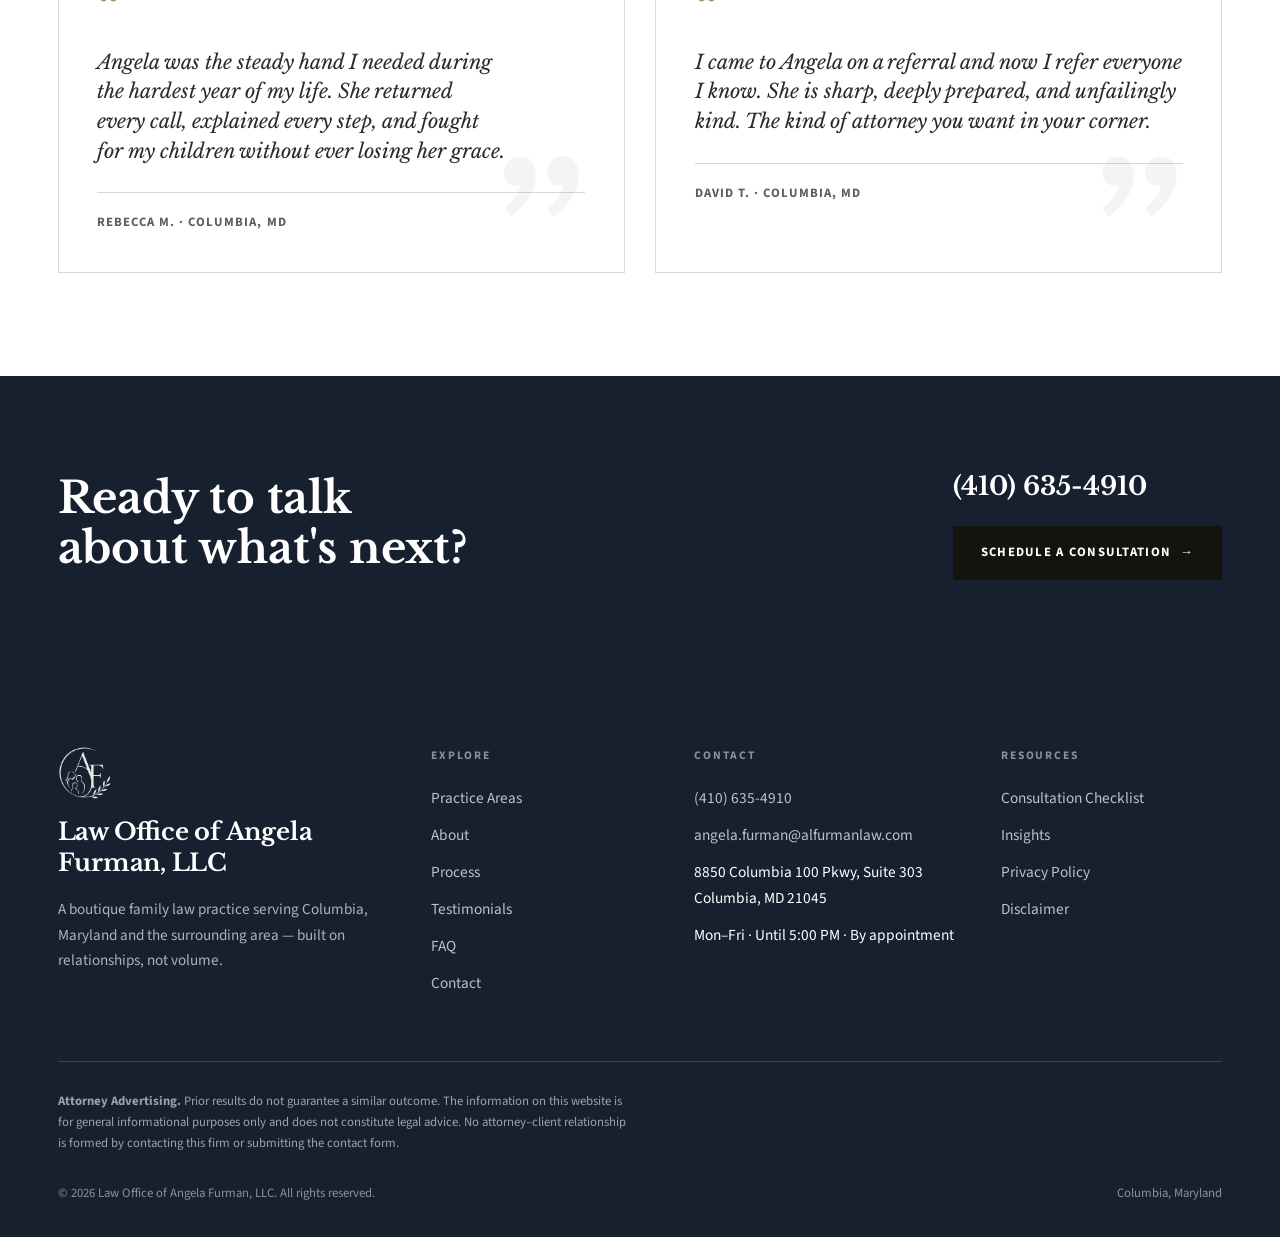
==== commit 6251b7a4: "Show attorney headshot: move file into assets/img and make portrait unconditional The uploaded photo" ====
--- a/index.html
+++ b/index.html
@@ -236,10 +236,10 @@
     <section class="section bg-paper" aria-labelledby="about-t">
       <div class="container">
         <div class="split split--5-7" data-reveal>
-          <div><div class="figure photo-slot ar-portrait" data-mask>
+          <div><div class="figure photo-slot ar-portrait">
               <div class="photo-slot__mono" aria-hidden="true">AF</div>
               <span class="photo-slot__label">Attorney portrait &mdash; add assets/img/angela-furman.jpg</span>
-              <img class="portrait-photo" src="assets/img/angela-furman.jpg" alt="Angela Furman, Esq., founding attorney" loading="lazy" />
+              <img class="portrait-photo" src="assets/img/angela-furman.jpg" alt="Angela Furman, Esq., founding attorney" />
             </div></div>
           <div>
             <p class="overline"><span class="tick"></span> About the Firm</p>
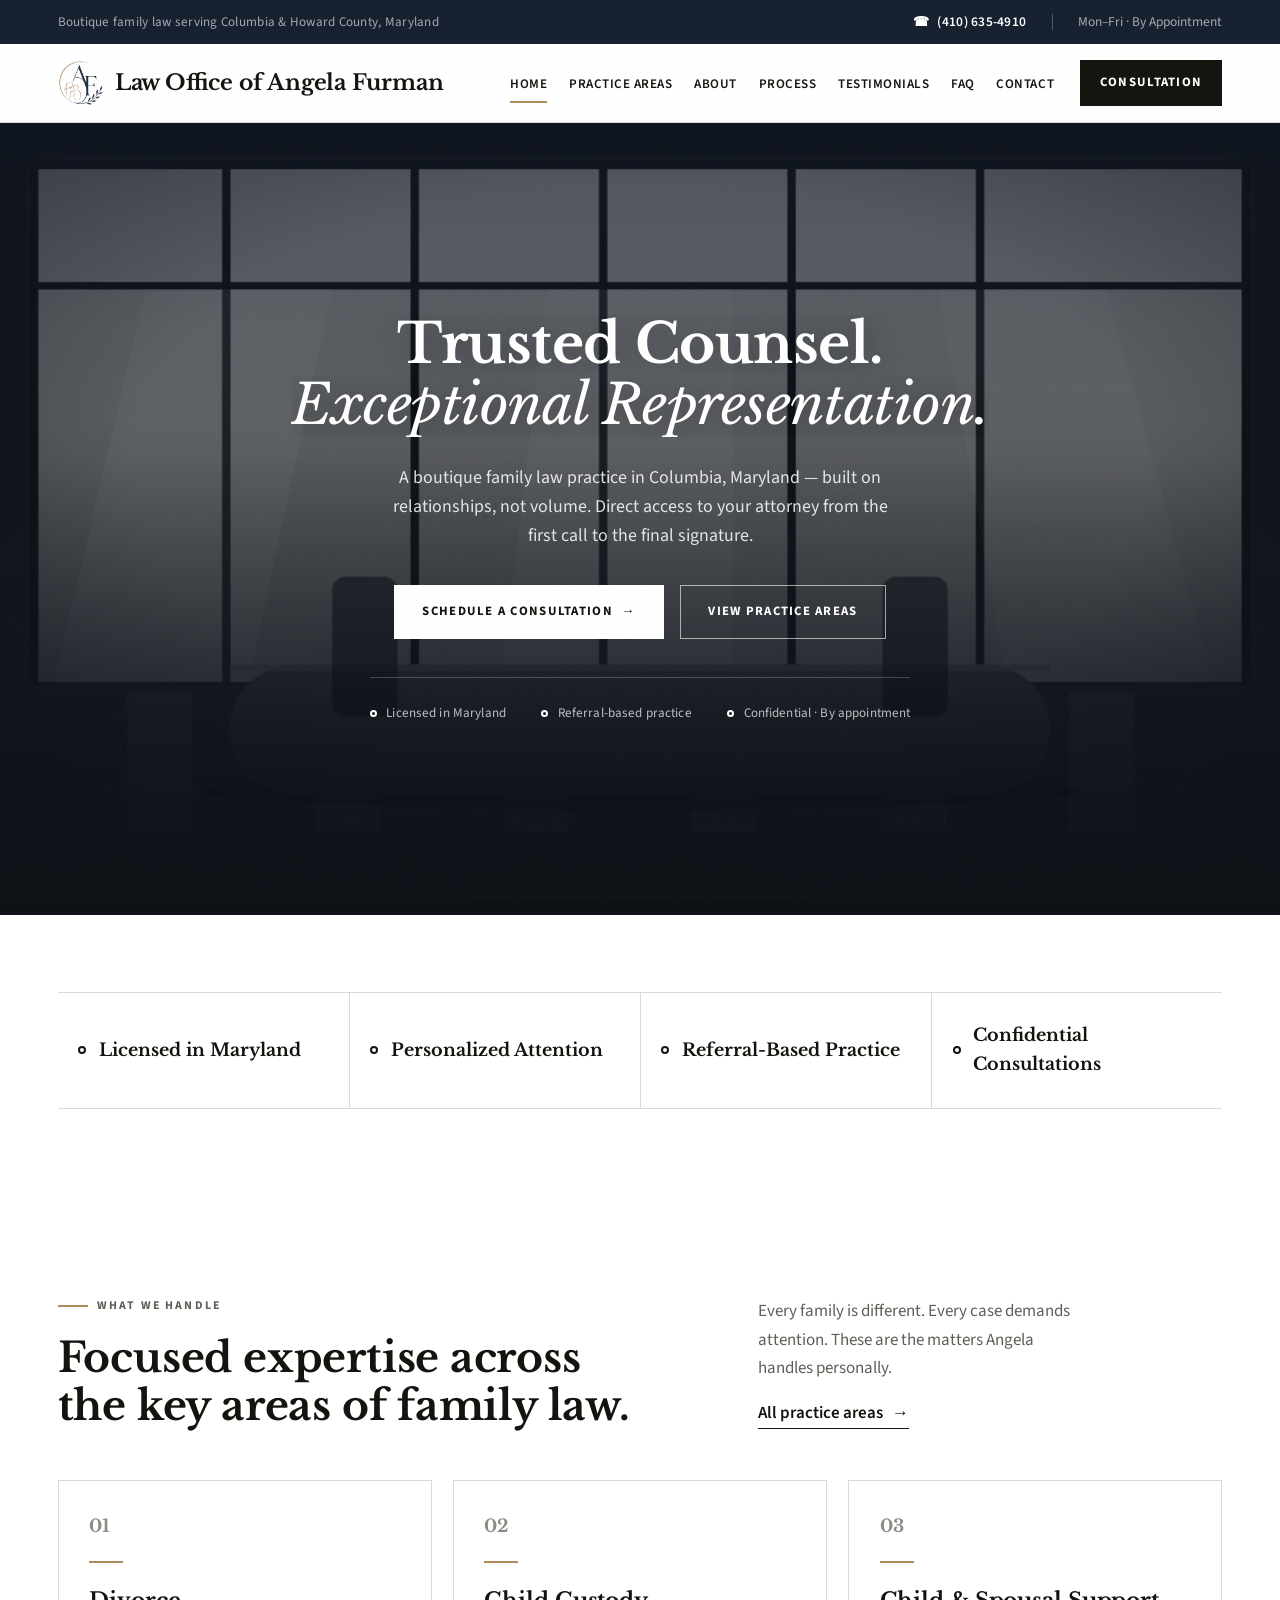
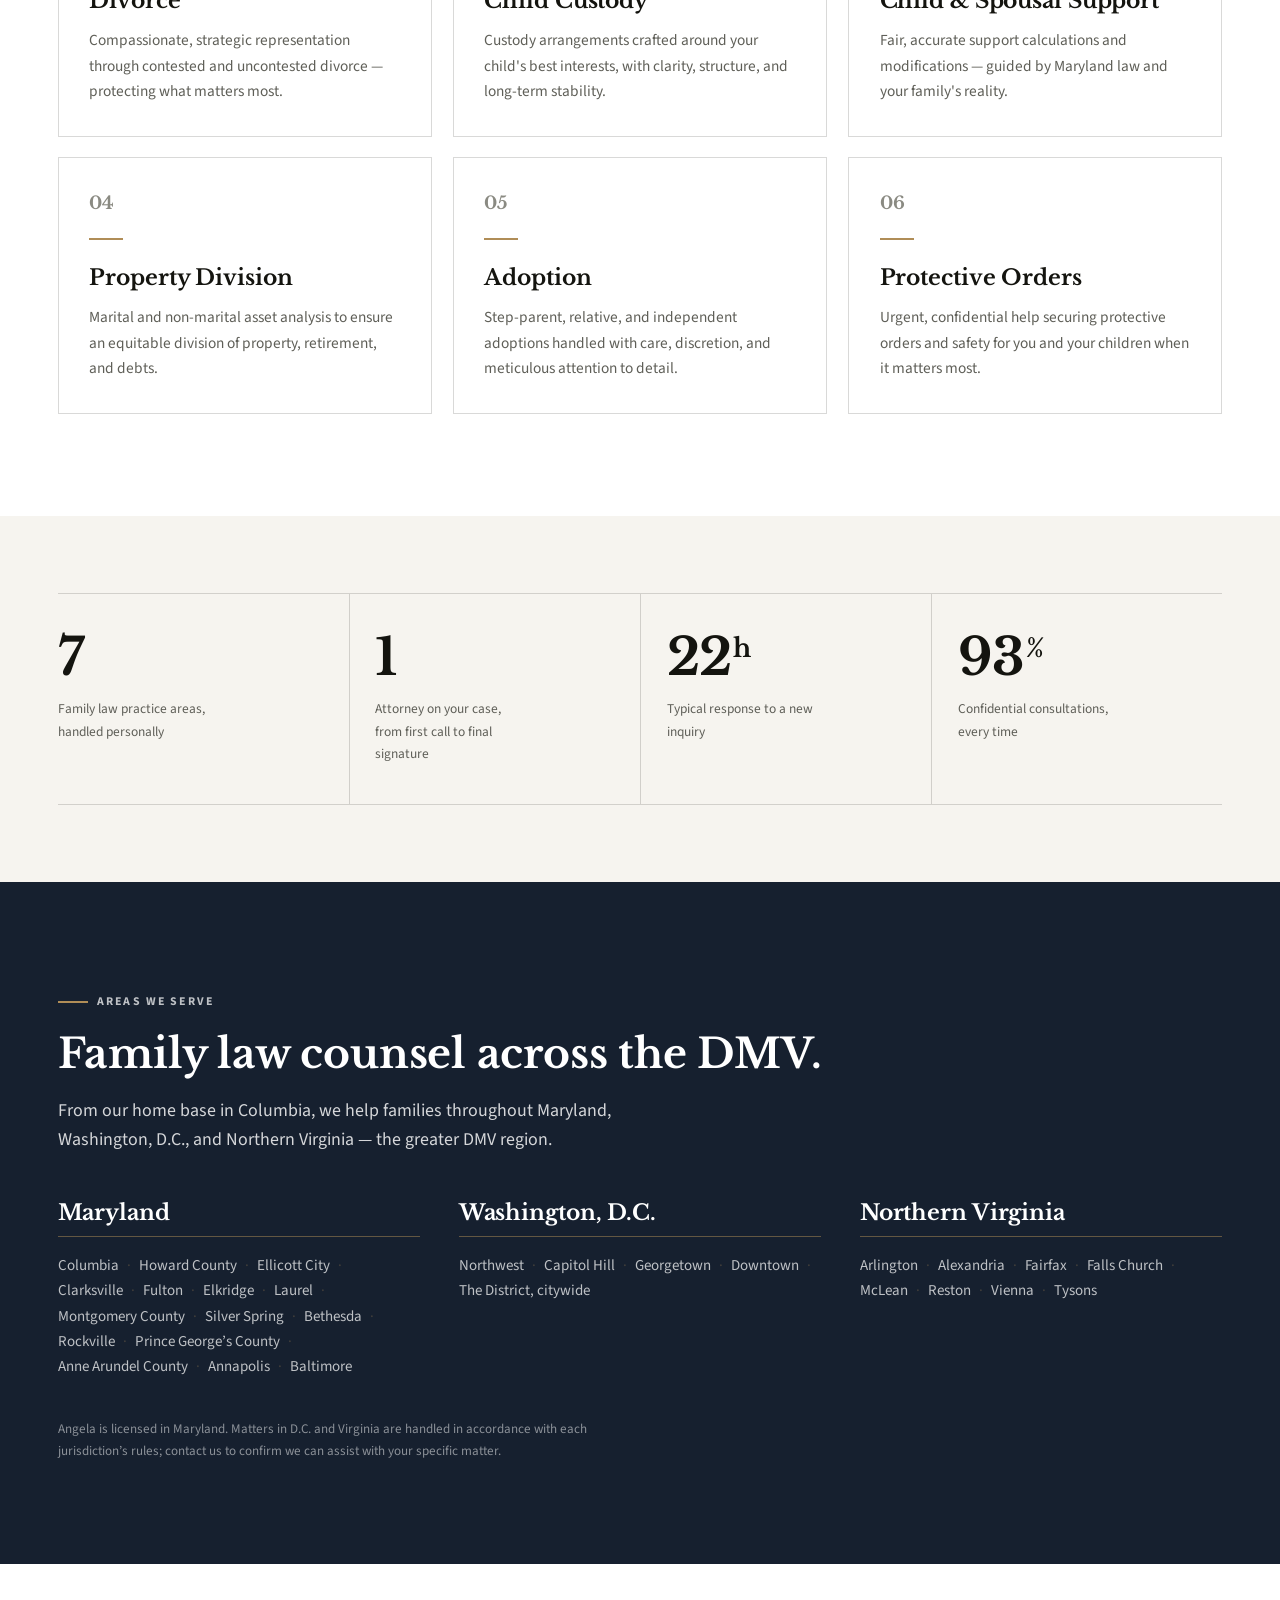
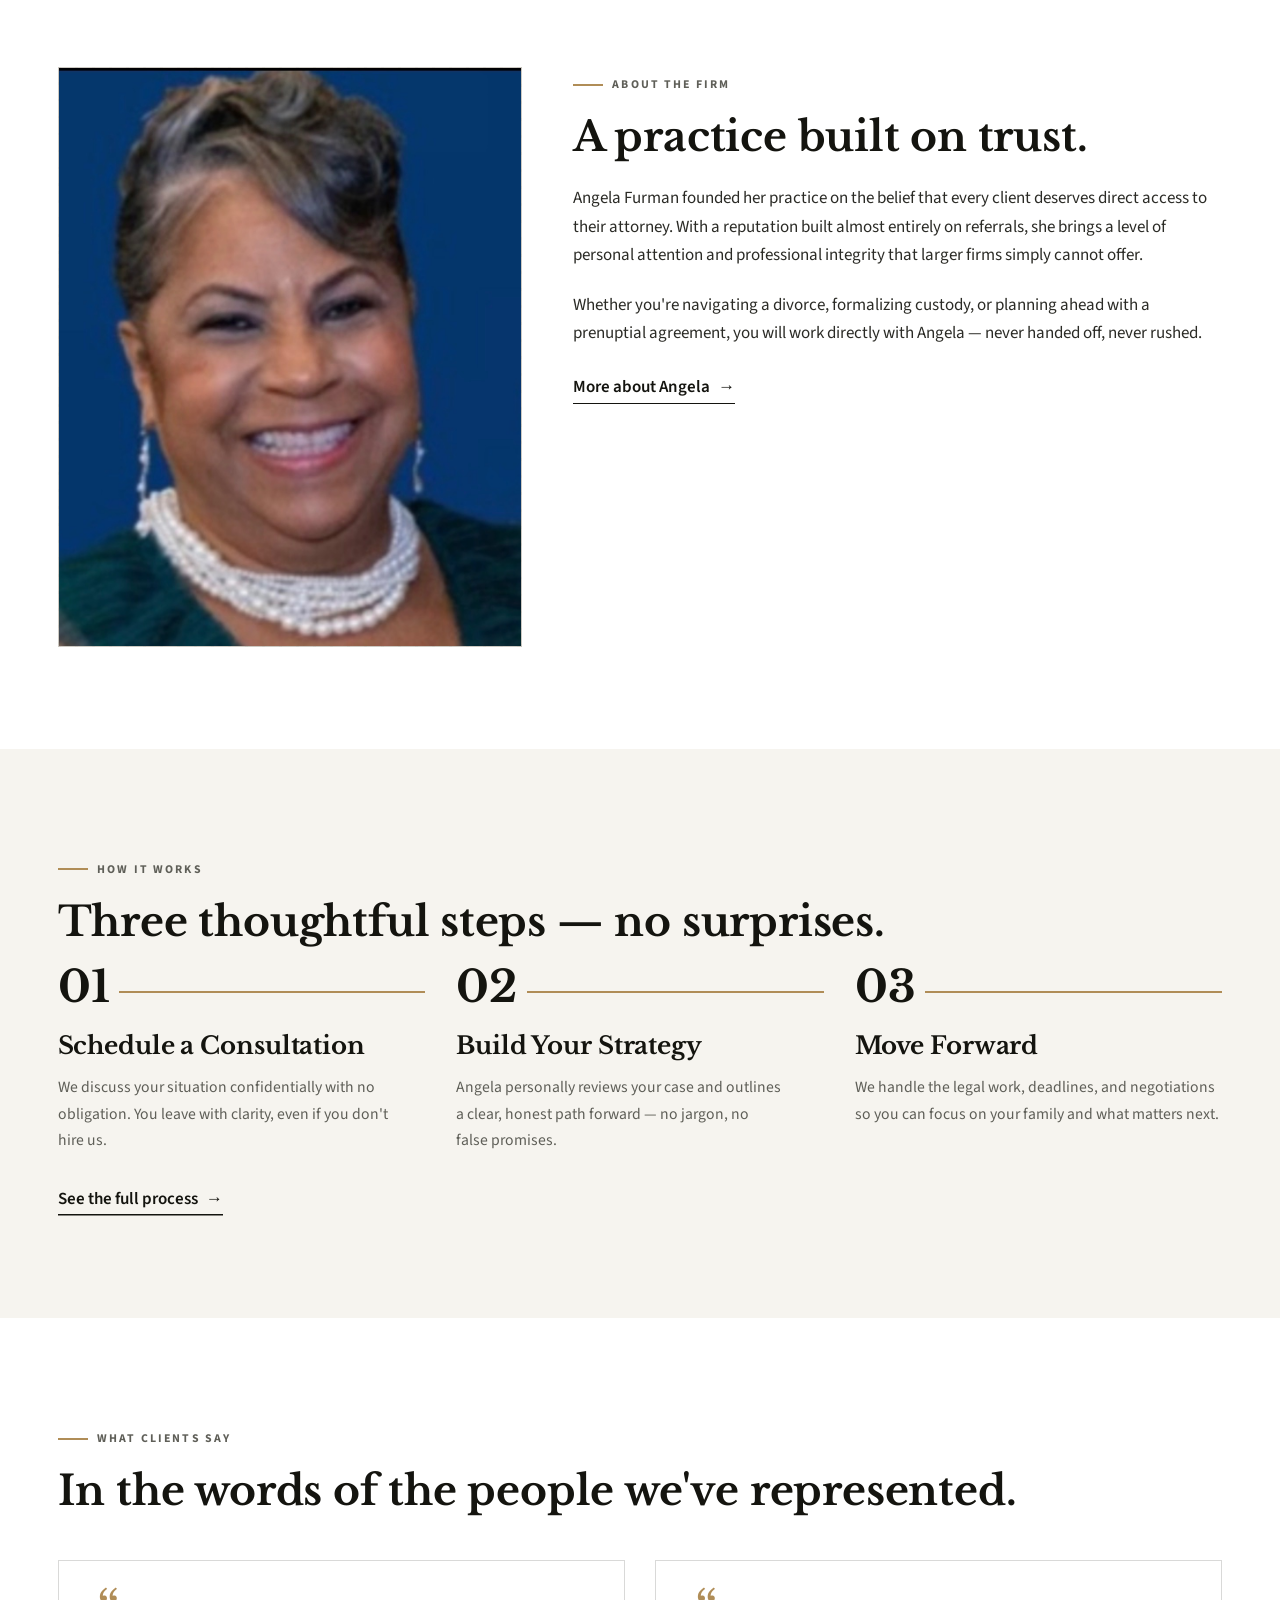
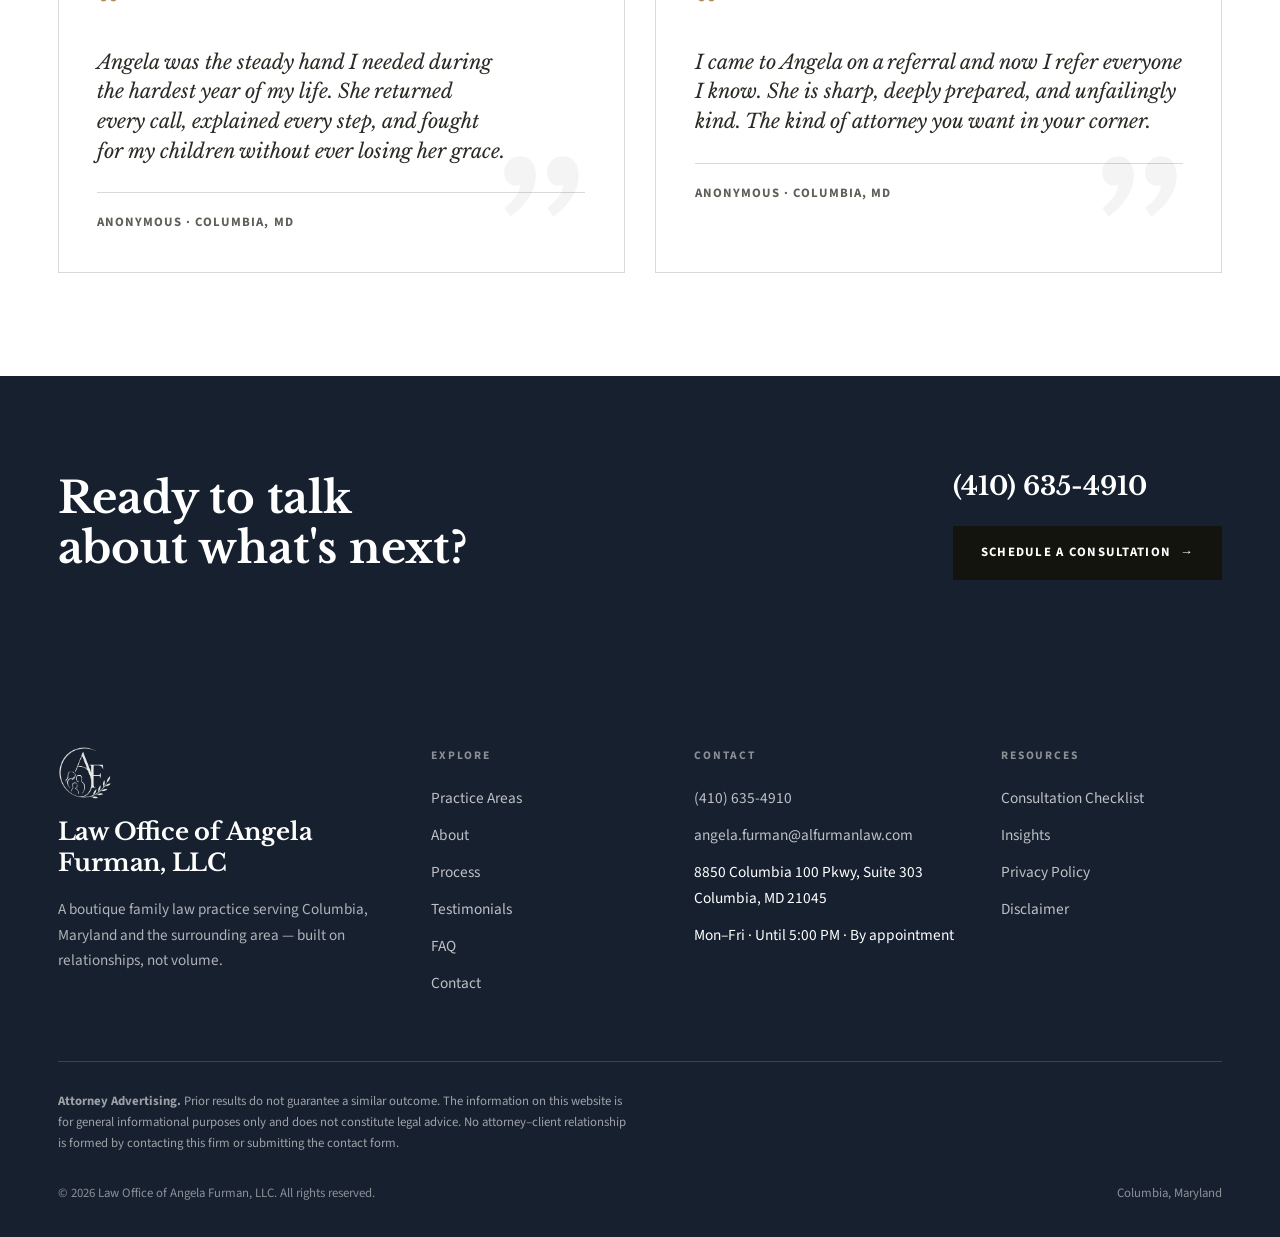
==== commit 1426f28e: "Anonymize testimonials; add Attorney (Person) + BreadcrumbList schema - Testimonial attributions cha" ====
--- a/index.html
+++ b/index.html
@@ -278,8 +278,8 @@
           <h2 class="h-xl display" id="tst-t" style="margin-top:1.1rem;">In the words of the people we've represented.</h2>
         </div>
         <div class="tgrid" data-stagger>
-          <blockquote class="tcard"><span class="quote__mark" aria-hidden="true">&ldquo;</span><p class="quote">Angela was the steady hand I needed during the hardest year of my life. She returned every call, explained every step, and fought for my children without ever losing her grace.</p><footer class="quote__cite">Rebecca M. &middot; Columbia, MD</footer></blockquote>
-          <blockquote class="tcard"><span class="quote__mark" aria-hidden="true">&ldquo;</span><p class="quote">I came to Angela on a referral and now I refer everyone I know. She is sharp, deeply prepared, and unfailingly kind. The kind of attorney you want in your corner.</p><footer class="quote__cite">David T. &middot; Columbia, MD</footer></blockquote>
+          <blockquote class="tcard"><span class="quote__mark" aria-hidden="true">&ldquo;</span><p class="quote">Angela was the steady hand I needed during the hardest year of my life. She returned every call, explained every step, and fought for my children without ever losing her grace.</p><footer class="quote__cite">Anonymous &middot; Columbia, MD</footer></blockquote>
+          <blockquote class="tcard"><span class="quote__mark" aria-hidden="true">&ldquo;</span><p class="quote">I came to Angela on a referral and now I refer everyone I know. She is sharp, deeply prepared, and unfailingly kind. The kind of attorney you want in your corner.</p><footer class="quote__cite">Anonymous &middot; Columbia, MD</footer></blockquote>
         </div>
       </div>
     </section>
--- a/assets/css/styles.css
+++ b/assets/css/styles.css
@@ -664,8 +664,7 @@
 .prose a.link:hover, .detail-row .link:hover { color: var(--navy); opacity: 1; }
 
 /* ---------- Attorney photo (fills the portrait slot; B&W → color on hover) ---------- */
-.portrait-photo { position: absolute; inset: 0; width: 100%; height: 100%; object-fit: cover; filter: grayscale(1) contrast(1.03); transition: filter .7s var(--ease), transform 1.1s var(--ease-out); }
-.figure:hover .portrait-photo { filter: grayscale(0) contrast(1); }
+.portrait-photo { position: absolute; inset: 0; width: 100%; height: 100%; object-fit: cover; transition: transform 1.1s var(--ease-out); }
 .portrait-photo.is-broken { display: none; }
 
 /* ---------- Payments callout (LawPay / pay-over-time) ---------- */
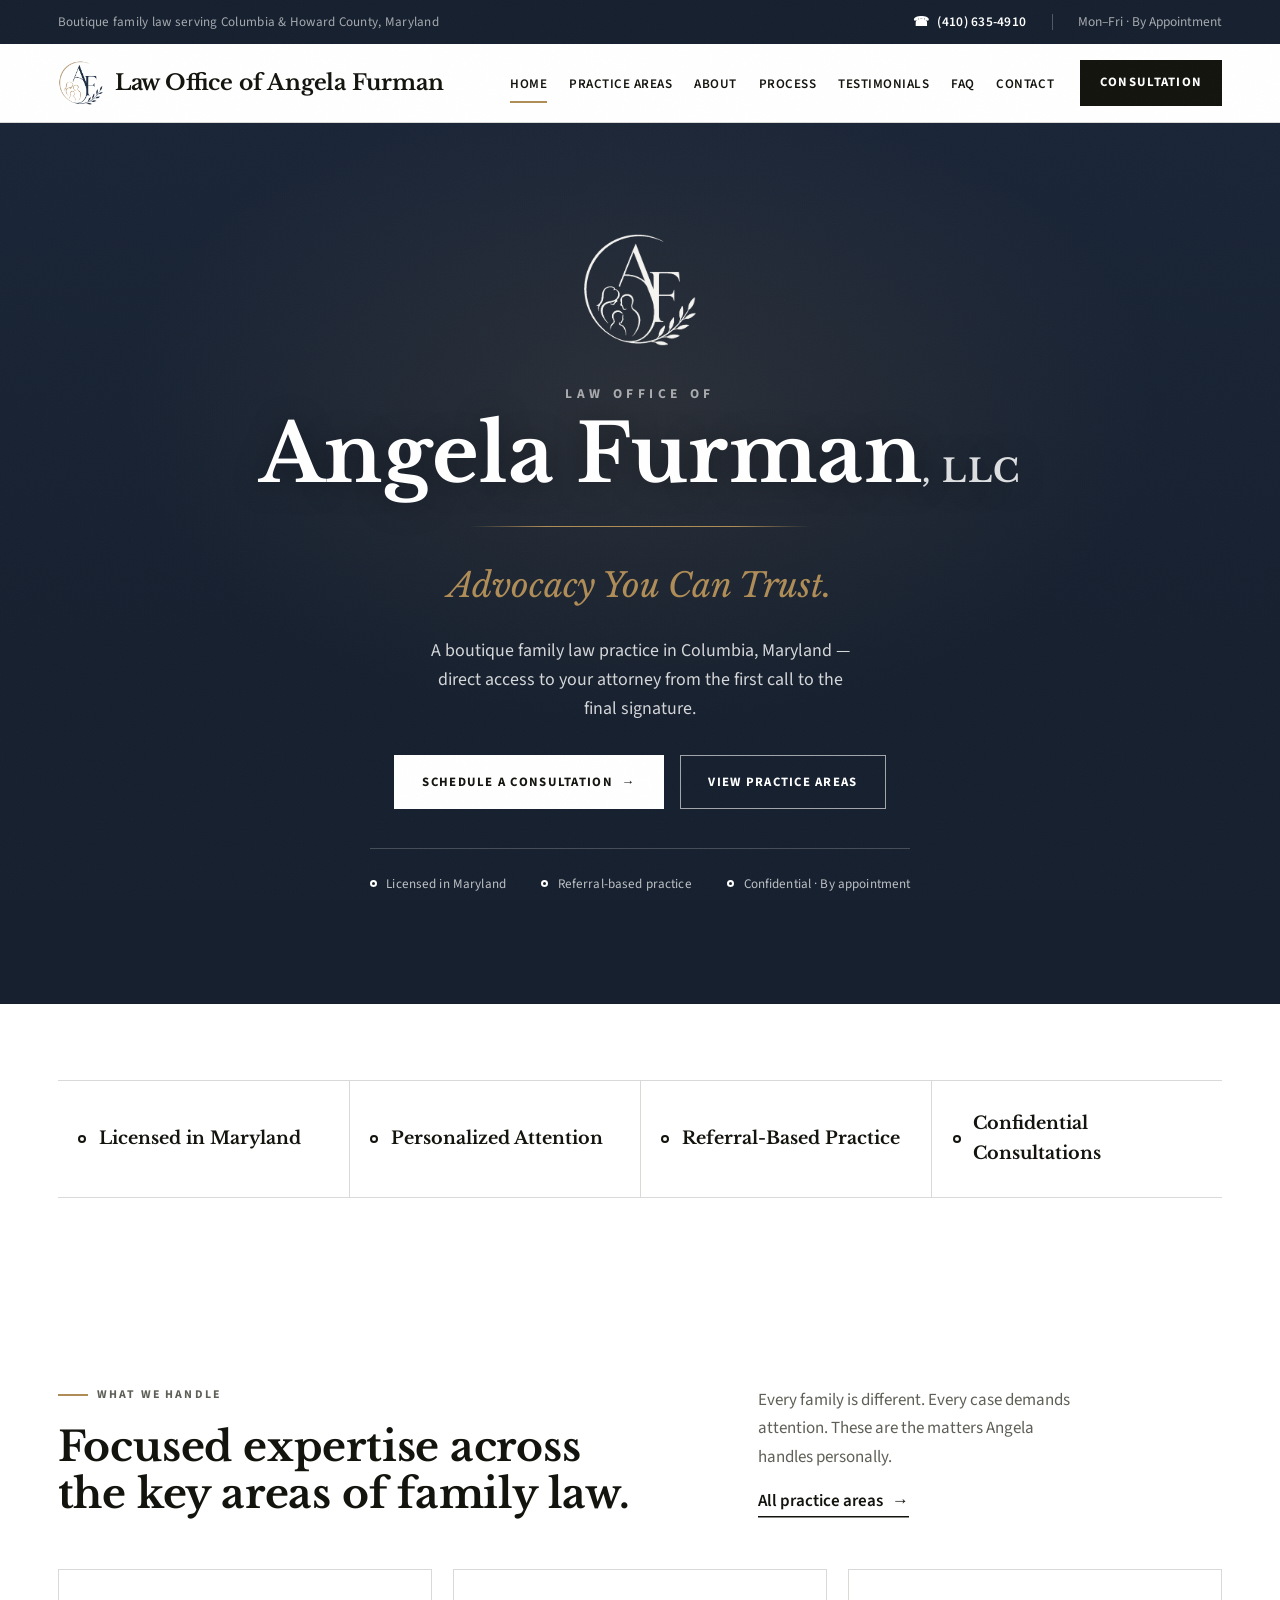
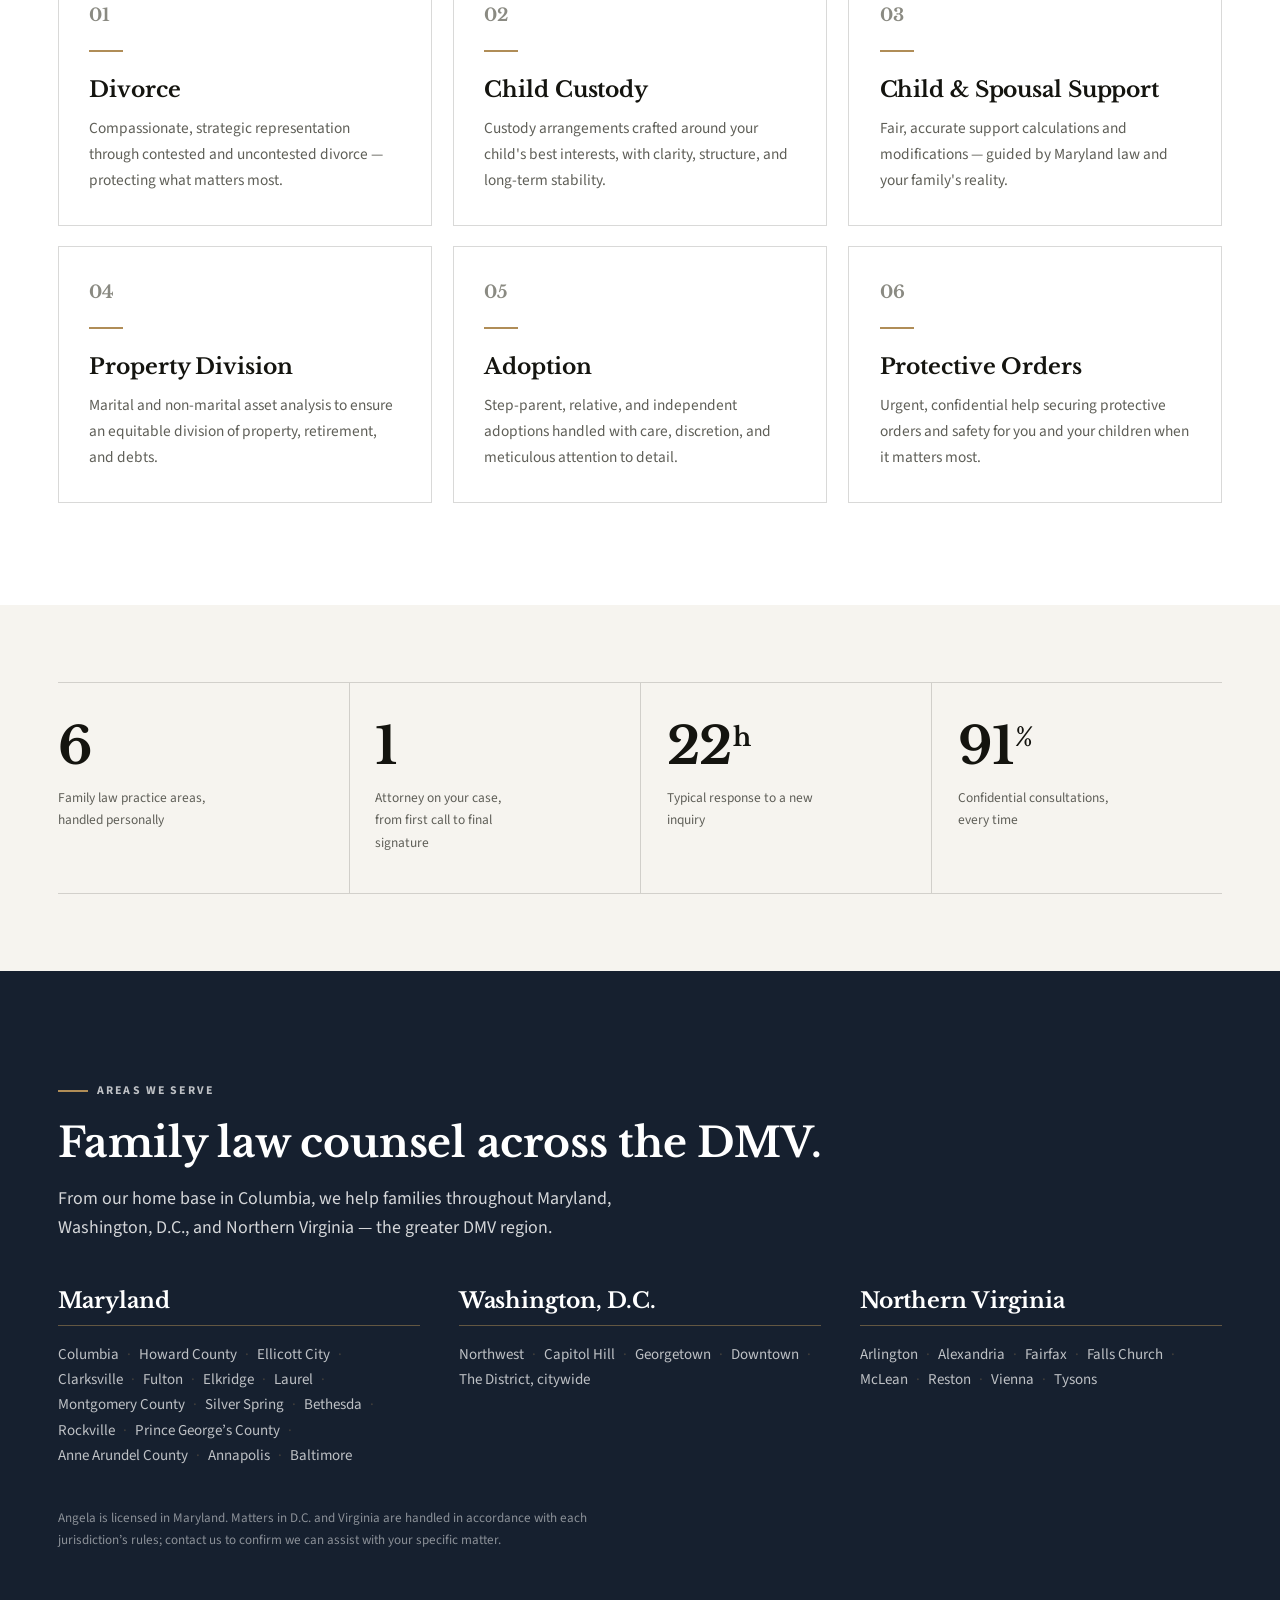
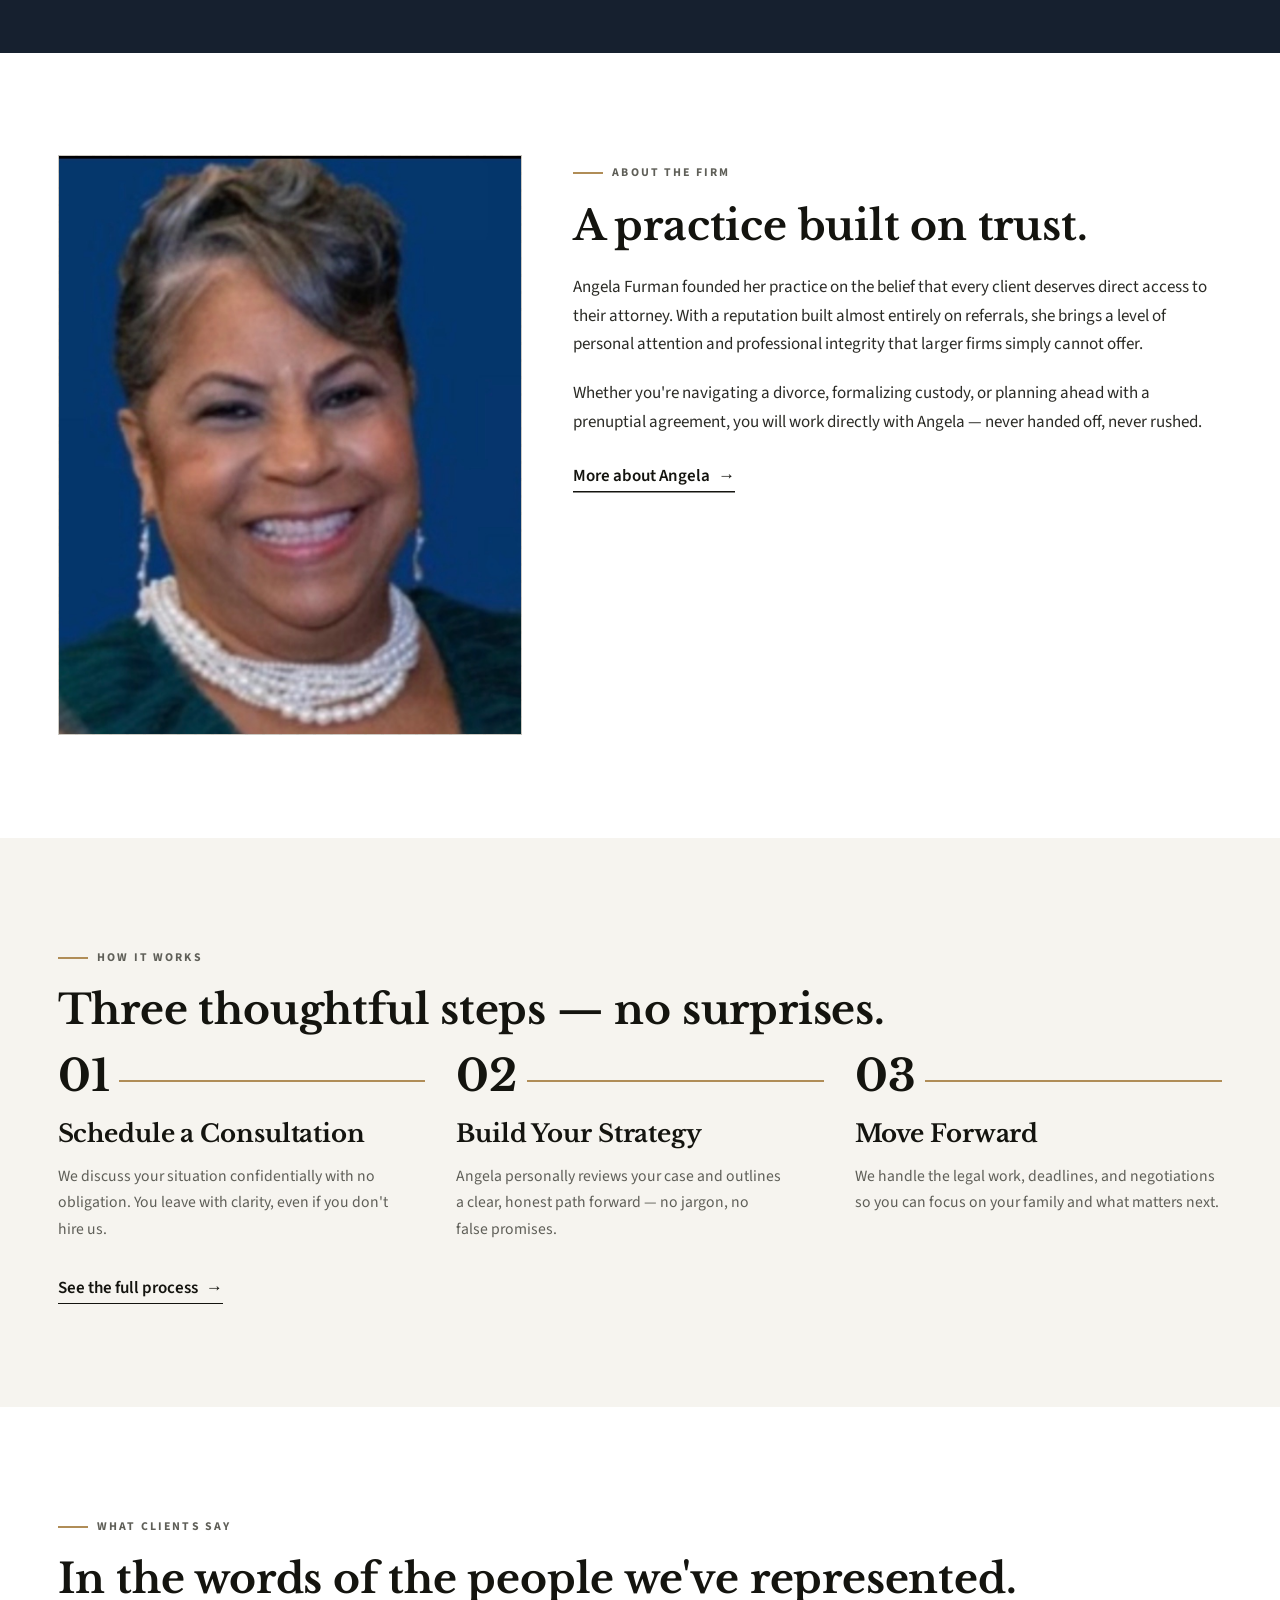
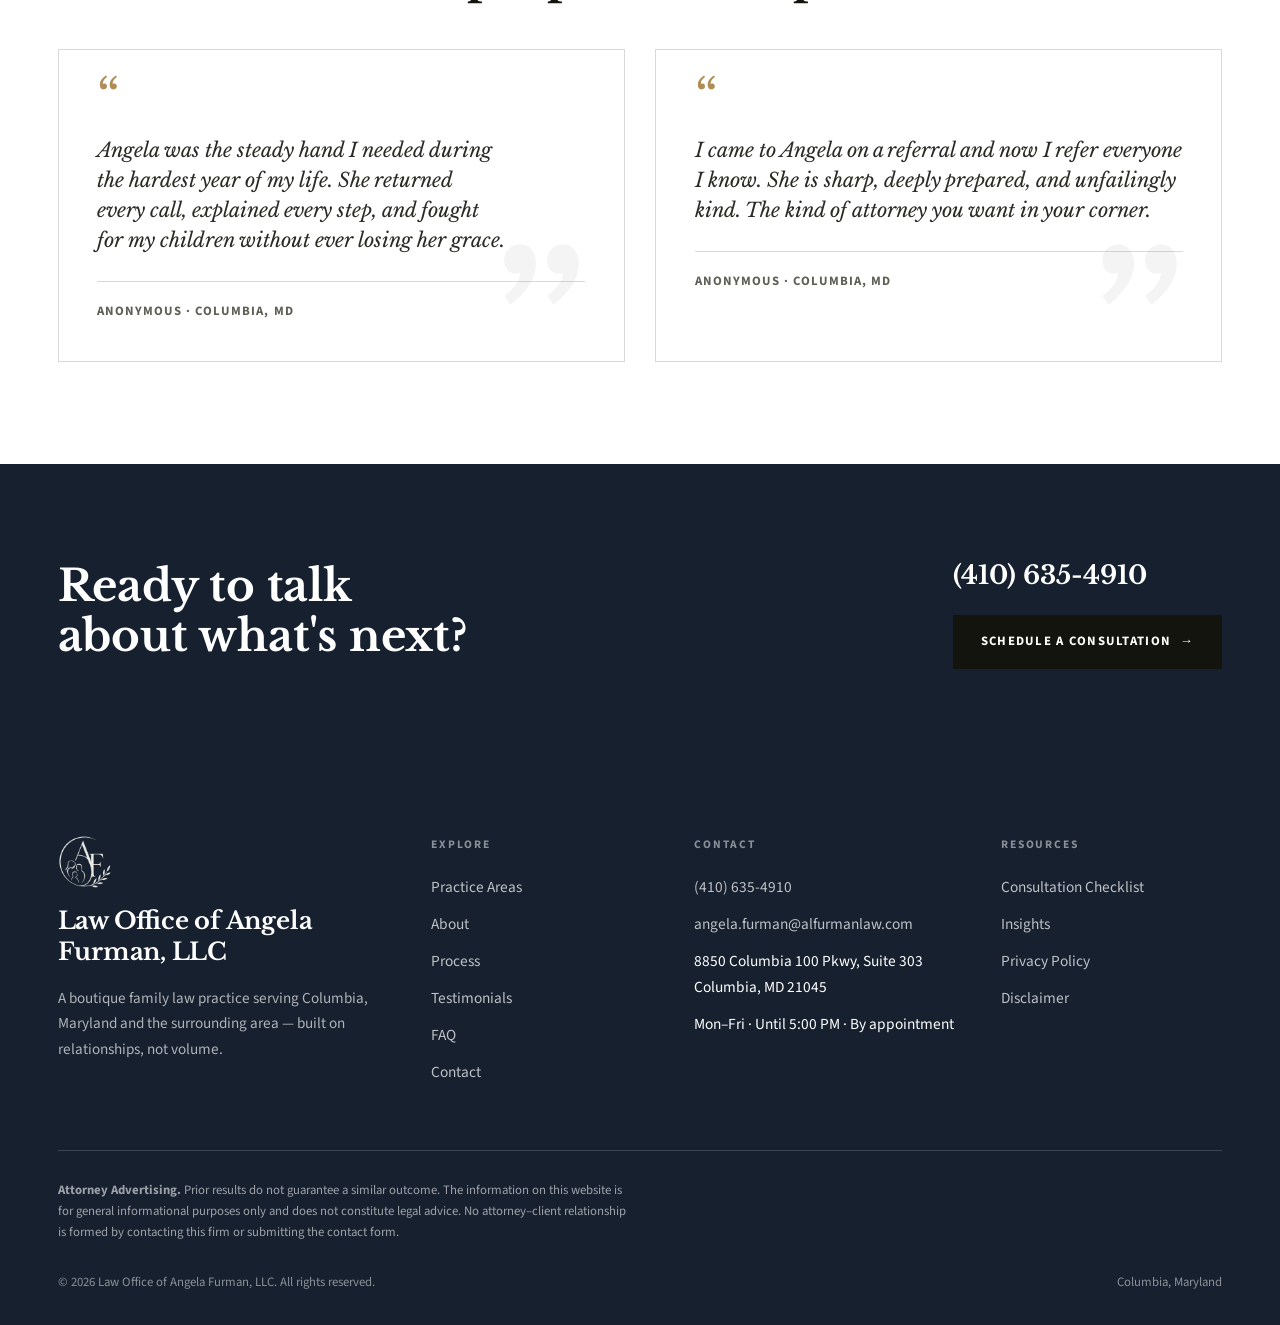
==== commit 607e2670: "Rebuild home hero as branded navy lockup with tagline Recreate the requested hero graphic in the sit" ====
--- a/index.html
+++ b/index.html
@@ -91,19 +91,20 @@
 
   <main id="main">
 
-    <!-- ===== HERO ===== -->
-    <section class="hero hero--image" aria-label="Introduction">
-      <div class="hero__bg" aria-hidden="true"></div>
-      <div class="hero__scrim" aria-hidden="true"></div>
-      <div class="container">
-        <div class="hero--image__inner">
-          <h1 class="h-hero display lines" style="max-width: 20ch;">
-            <span class="ln"><span>Trusted Counsel.</span></span>
-            <span class="ln"><span class="serif-italic">Exceptional Representation.</span></span>
-          </h1>
-          <p class="lead" data-reveal data-delay="2" style="margin-top: 1.6rem; max-width: 56ch;">
-            A boutique family law practice in Columbia, Maryland — built on relationships, not
-            volume. Direct access to your attorney from the first call to the final signature.
+    <!-- ===== HERO (branded lockup) ===== -->
+    <section class="hero hero--brand" aria-label="Introduction">
+      <div class="hero__glow" aria-hidden="true"></div>
+      <div class="serve__rings hero__rings" aria-hidden="true"><span></span><span></span><span></span><span></span></div>
+      <div class="container">
+        <div class="hero--brand__inner">
+          <img class="hero-emblem" src="assets/img/logo-mark-light.png" alt="" width="120" height="120" data-reveal />
+          <p class="hero-brand__eyebrow" data-reveal data-delay="1">Law Office of</p>
+          <h1 class="hero-brand__name" data-reveal data-delay="1">Angela Furman<span class="llc">,&nbsp;LLC</span></h1>
+          <div class="hero-brand__rule" data-reveal data-delay="2" aria-hidden="true"></div>
+          <p class="hero-brand__tag" data-reveal data-delay="2">Advocacy You Can Trust.</p>
+          <p class="lead" data-reveal data-delay="3" style="margin-top: 1.4rem; max-width: 52ch;">
+            A boutique family law practice in Columbia, Maryland — direct access to your attorney
+            from the first call to the final signature.
           </p>
           <div class="hero__cta" data-reveal data-delay="3">
             <a class="btn btn--solid" href="contact.html"><span class="btn__label">Schedule a Consultation</span><span class="btn__arrow">&rarr;</span></a>
--- a/assets/css/styles.css
+++ b/assets/css/styles.css
@@ -671,3 +671,35 @@
 .pay-note { margin-top: clamp(2.4rem, 4vw, 3.6rem); background: var(--bg-soft); border: 1px solid var(--line); border-left: 3px solid var(--gold); padding: clamp(24px, 3vw, 40px); display: flex; align-items: center; justify-content: space-between; gap: 1.4rem 2.4rem; flex-wrap: wrap; }
 .pay-note .btn { flex: none; }
 @media (max-width: 640px){ .pay-note { align-items: flex-start; } }
+
+/* ---------- Mobile: keep long contact values from clipping ---------- */
+.detail-row .v { overflow-wrap: anywhere; }
+.detail-row .v a.link { display: inline; }   /* allow the email to wrap */
+@media (max-width: 480px){
+  .detail-row { grid-template-columns: 1fr; gap: .35rem; }
+  .detail-row .k { margin-bottom: .1rem; }
+}
+
+/* ---------- Branded navy hero (home) ---------- */
+.hero--brand { position: relative; background: var(--navy-900); color: var(--paper); overflow: hidden; text-align: center; }
+.hero--brand .hero__glow { position: absolute; inset: 0; z-index: 0; background:
+  radial-gradient(58% 52% at 50% 32%, rgba(176,141,87,.12), transparent 70%),
+  linear-gradient(180deg, #1a2537 0%, var(--navy-900) 60%); }
+.hero--brand .hero__rings { top: 50%; left: 50%; right: auto; transform: translate(-50%, -50%); opacity: .5; }
+.hero--brand .container { position: relative; z-index: 1; }
+.hero--brand__inner { min-height: min(88vh, 840px); display: flex; flex-direction: column; align-items: center; justify-content: center; padding-block: clamp(72px, 12vh, 150px); }
+.hero-emblem { width: clamp(82px, 11vw, 118px); height: auto; margin-bottom: clamp(1.3rem, 3vw, 2.1rem); }
+.hero-brand__eyebrow { font-family: var(--sans); font-size: clamp(.72rem, 1.1vw, .84rem); font-weight: 700; letter-spacing: .34em; text-transform: uppercase; color: rgba(255,255,255,.6); }
+.hero-brand__name { font-family: var(--serif); font-weight: 700; color: #fff; font-size: clamp(2.5rem, 6.4vw, 5rem); line-height: 1.02; margin-top: .55rem; letter-spacing: .005em; text-shadow: 0 2px 30px rgba(0,0,0,.35); }
+.hero-brand__name .llc { font-size: .4em; letter-spacing: .05em; color: rgba(255,255,255,.85); }
+.hero-brand__rule { width: min(340px, 66vw); height: 1px; margin: clamp(1.2rem, 2.6vw, 1.9rem) auto; background: linear-gradient(90deg, transparent, var(--gold) 22%, var(--gold) 78%, transparent); }
+.hero-brand__tag { font-family: var(--serif); font-style: italic; font-weight: 400; color: var(--gold); font-size: clamp(1.3rem, 2.7vw, 2.1rem); }
+.hero--brand .lead { color: rgba(255,255,255,.82); margin-inline: auto; }
+.hero--brand .hero__cta { justify-content: center; margin-top: 2rem; }
+.hero--brand .hero__meta { justify-content: center; border-color: rgba(255,255,255,.2); margin-top: 2.4rem; }
+.hero--brand .hero__meta .m { color: rgba(255,255,255,.72); }
+.hero--brand .hero__meta .m::before { border-color: #fff; }
+.hero--brand .btn--solid { background: #fff; color: var(--ink); border-color: #fff; }
+.hero--brand .btn--solid:hover, .hero--brand .btn--solid:focus-visible { background: transparent; color: #fff; }
+.hero--brand .btn--ghost { border-color: rgba(255,255,255,.6); color: #fff; }
+.hero--brand .btn--ghost:hover, .hero--brand .btn--ghost:focus-visible { background: #fff; color: var(--ink); border-color: #fff; }
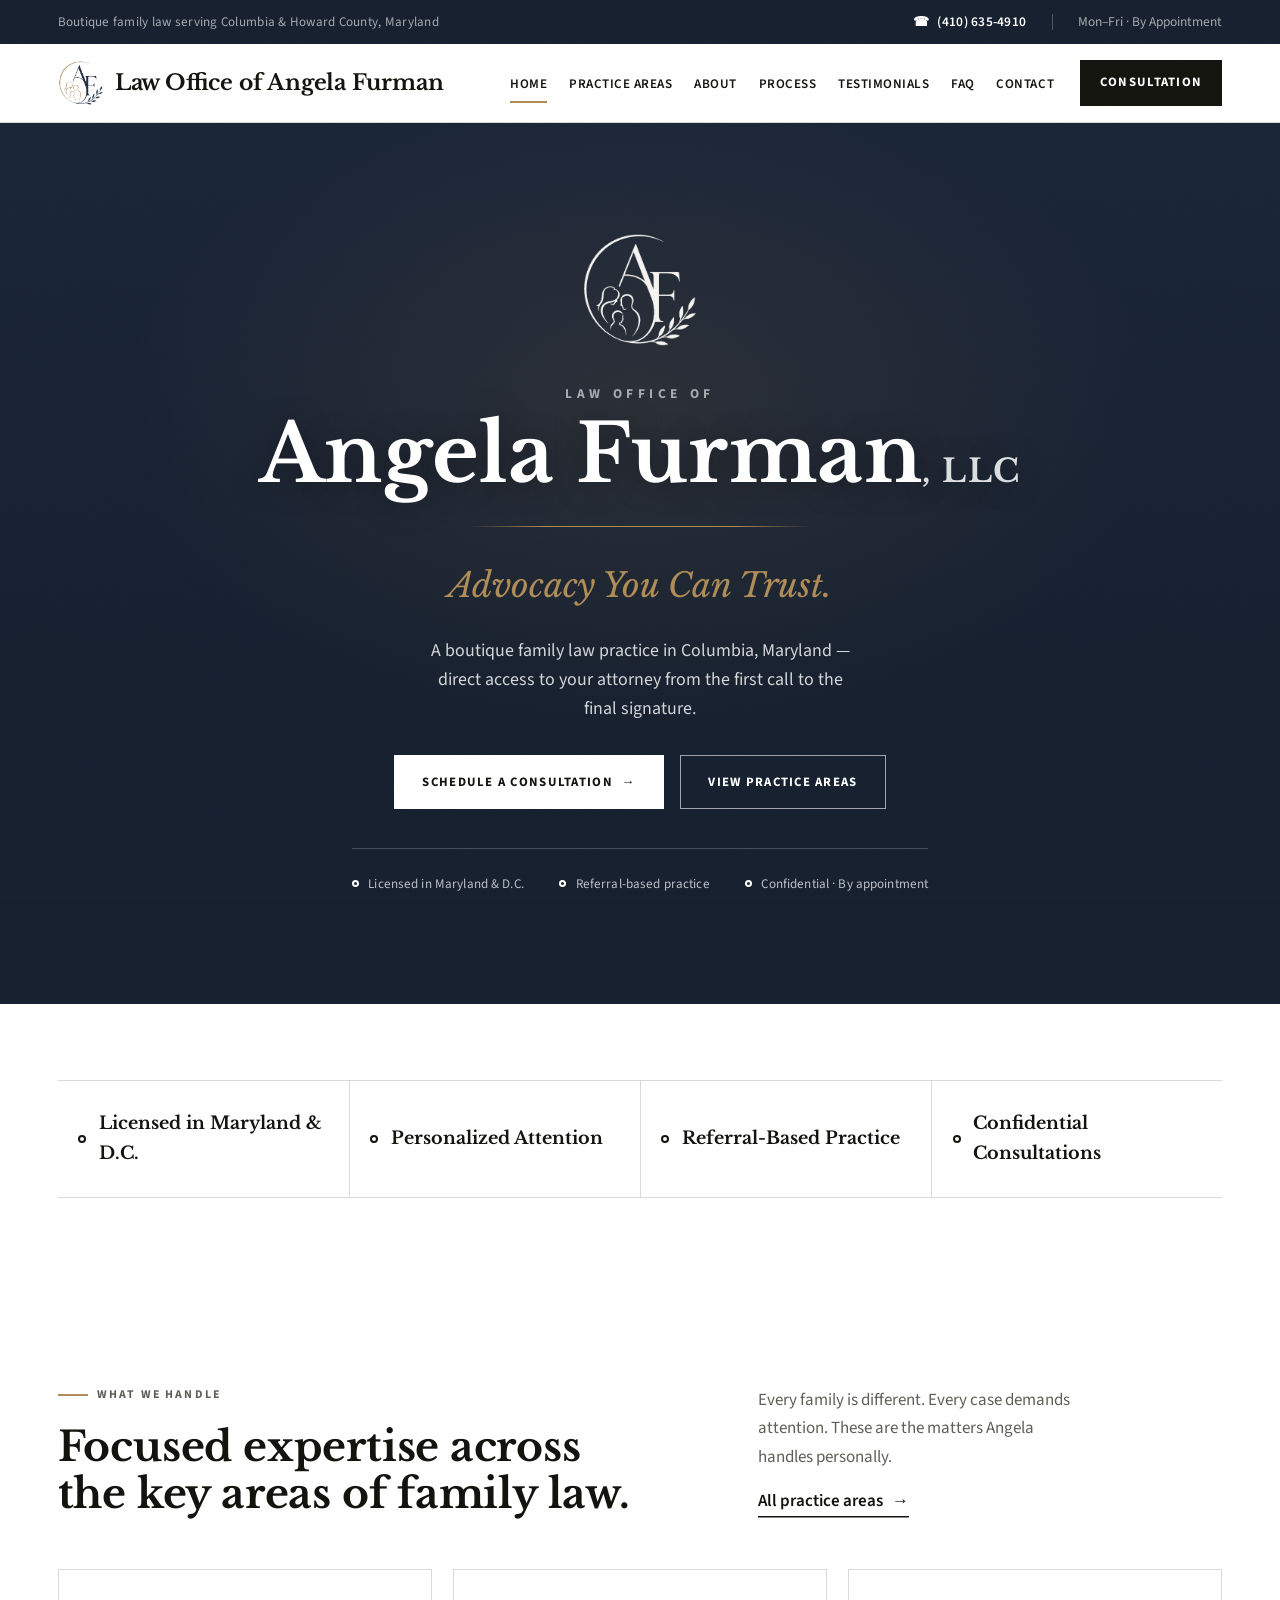
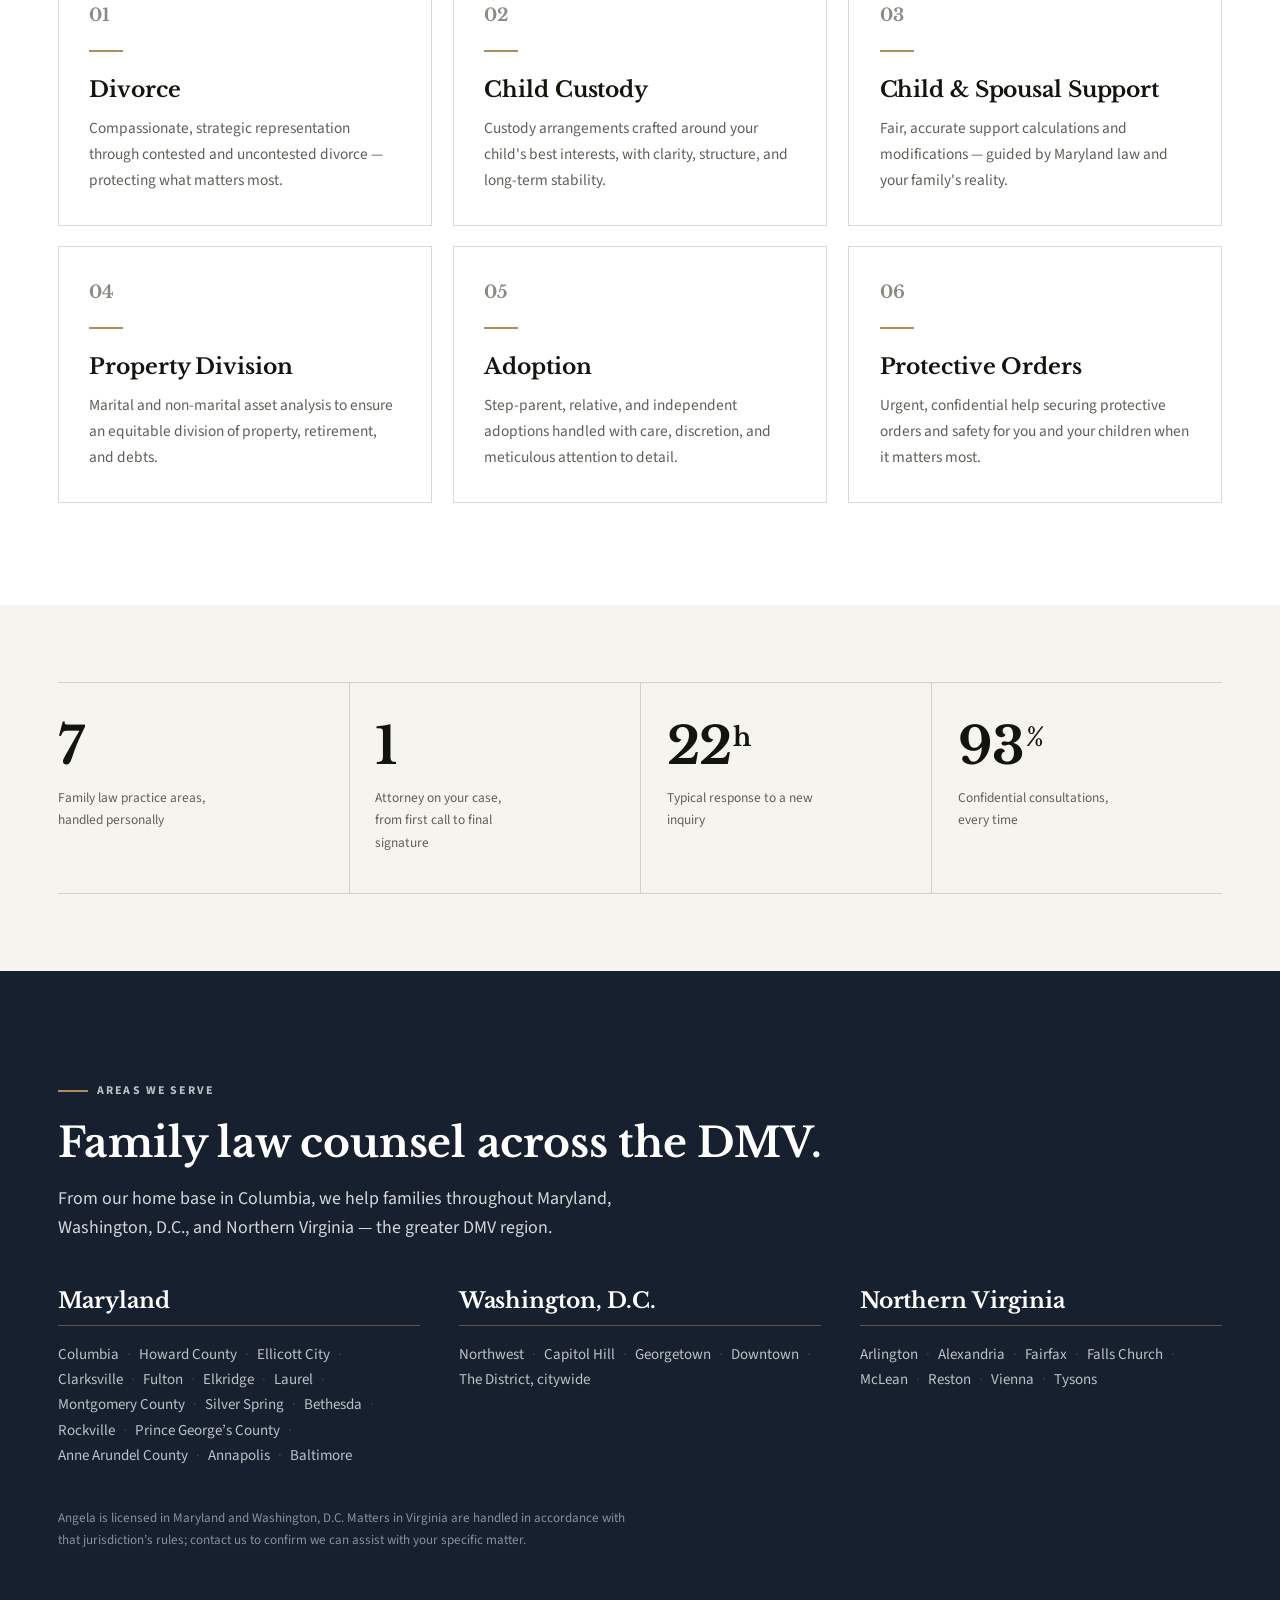
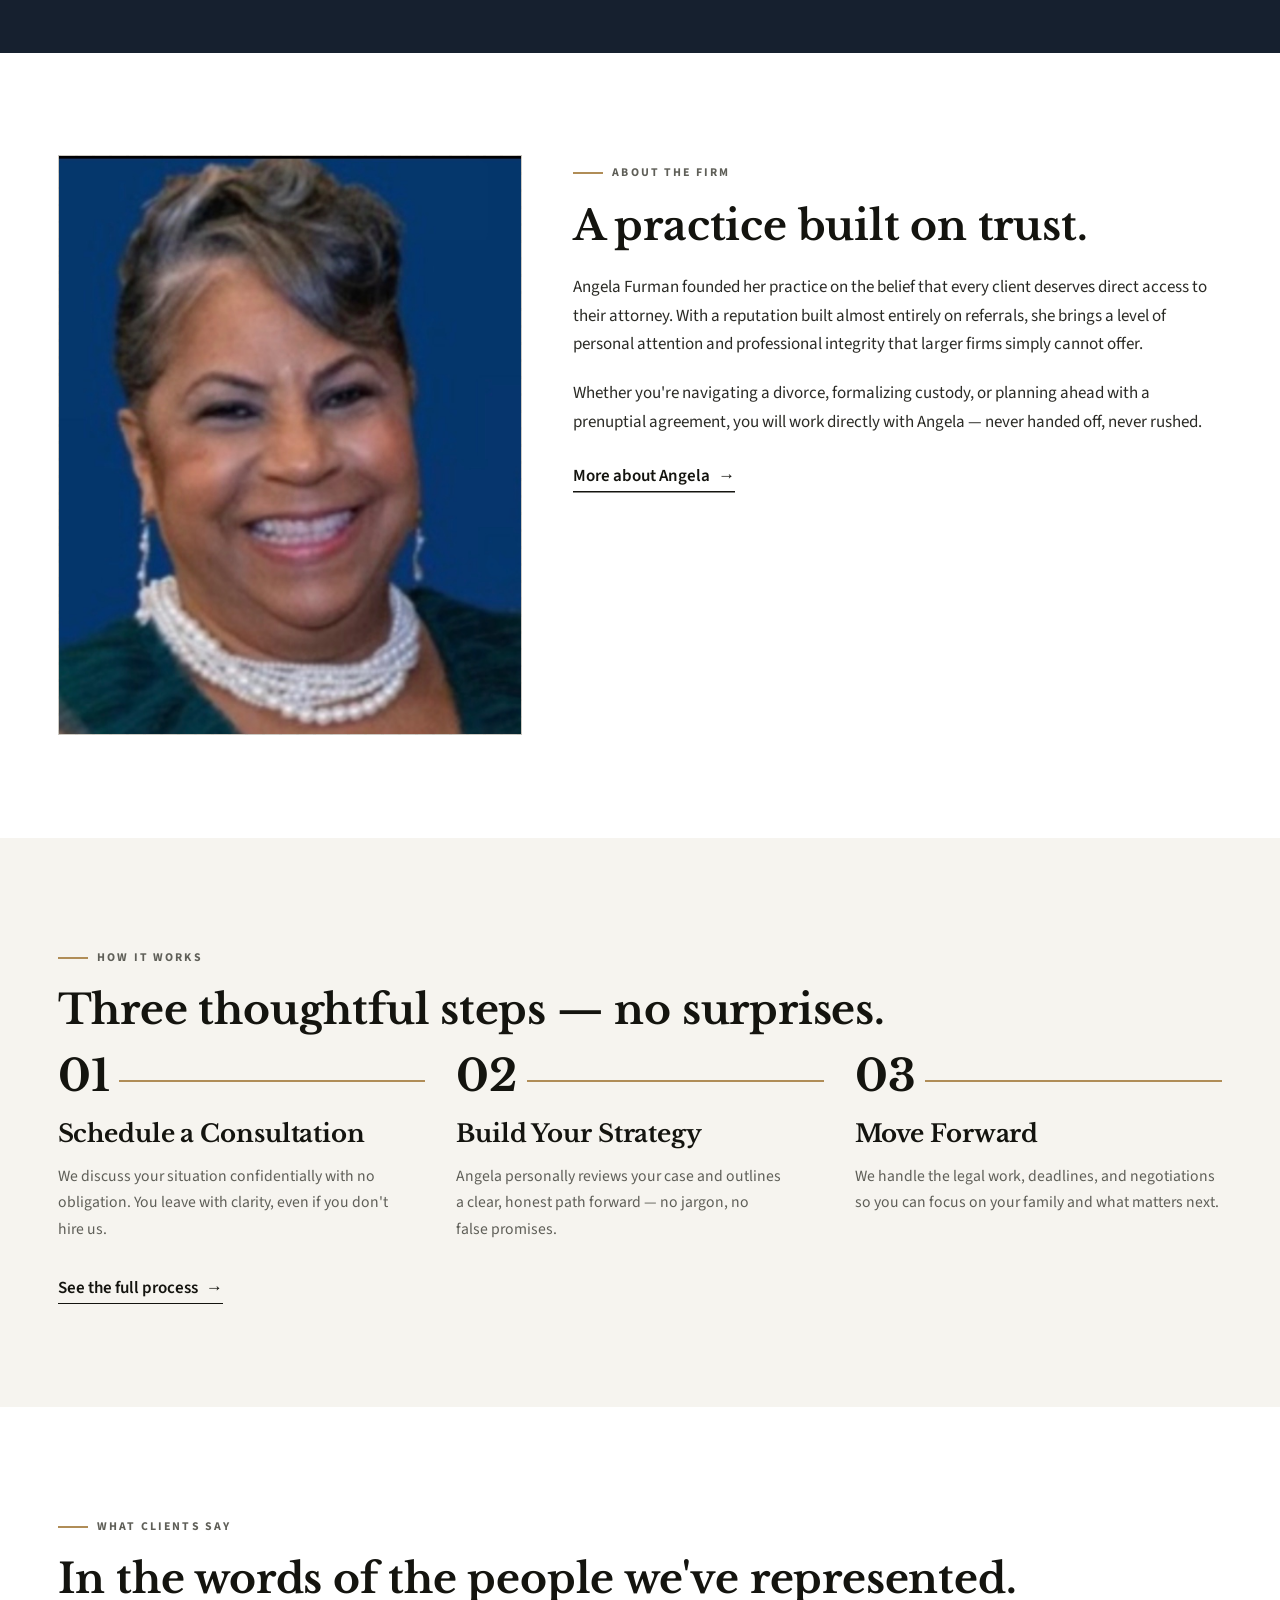
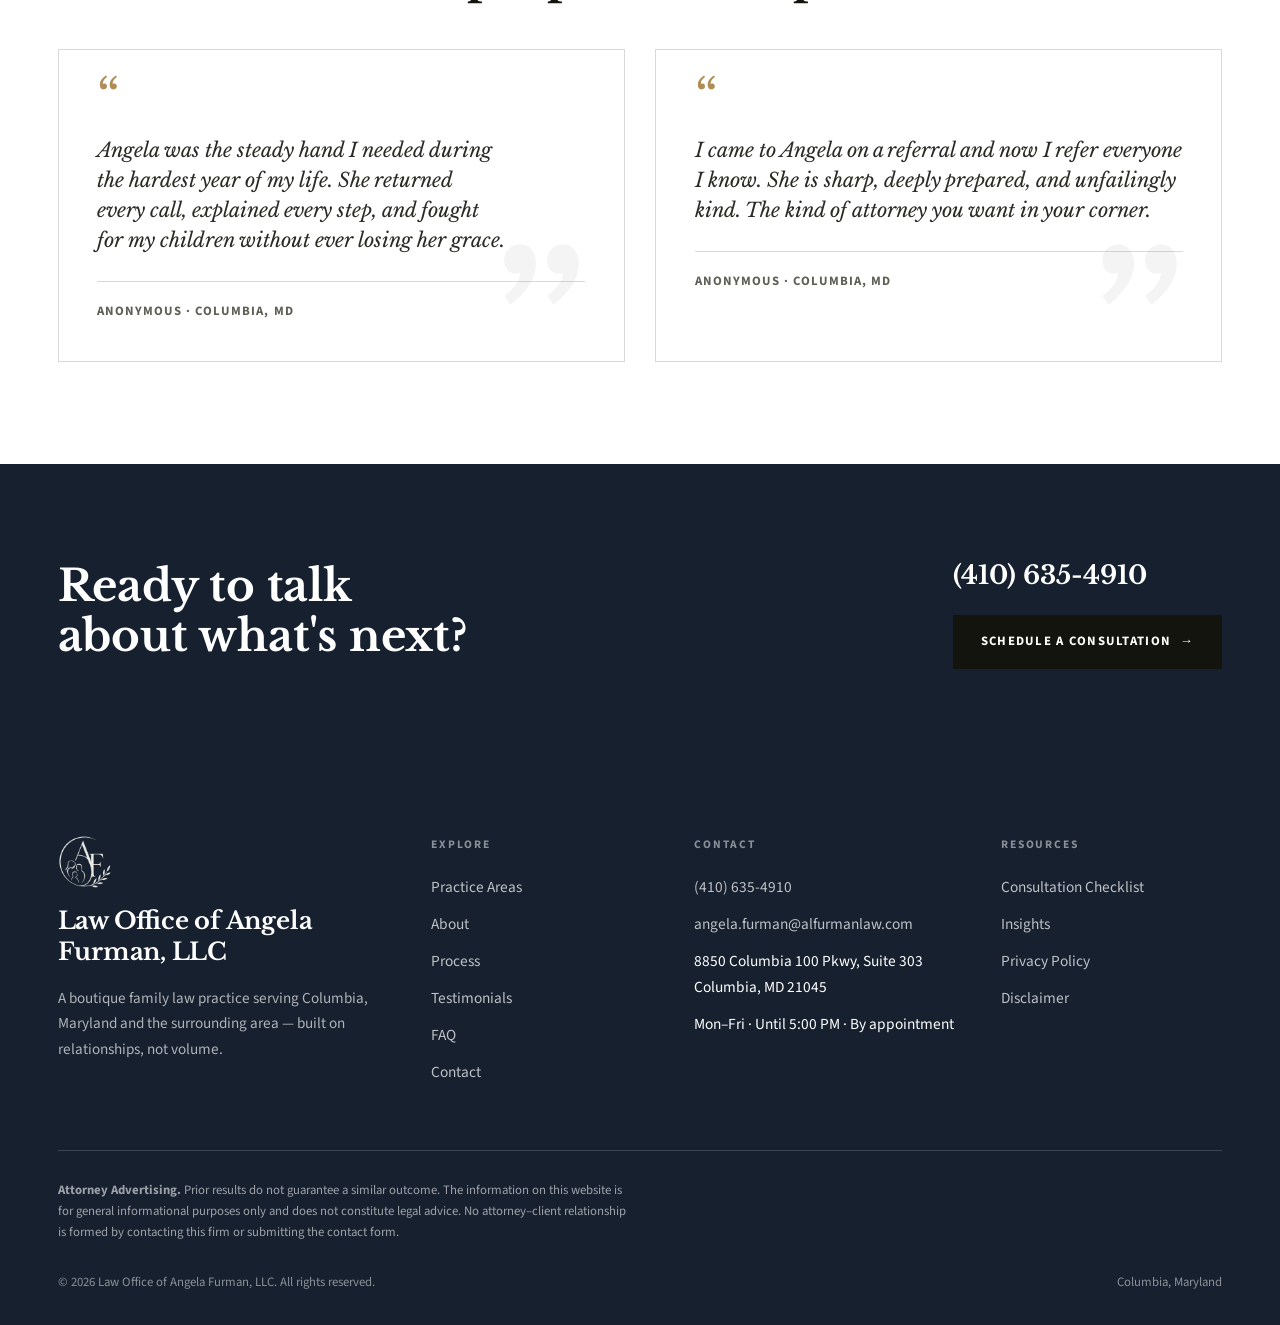
==== commit fee9ff06: "Update licensure to Maryland & D.C. across the site Angela is admitted in Maryland and Washington, D" ====
--- a/index.html
+++ b/index.html
@@ -111,7 +111,7 @@
             <a class="btn btn--ghost" href="practice-areas.html"><span class="btn__label">View Practice Areas</span></a>
           </div>
           <div class="hero__meta" data-reveal data-delay="4">
-            <span class="m">Licensed in Maryland</span>
+            <span class="m">Licensed in Maryland &amp; D.C.</span>
             <span class="m">Referral-based practice</span>
             <span class="m">Confidential &middot; By appointment</span>
           </div>
@@ -123,7 +123,7 @@
     <section class="section--tight bg-paper" id="trust" aria-label="Why clients choose the firm">
       <div class="container">
         <div class="trust__row trust-band" data-stagger>
-          <div class="trust__item"><span class="mark" aria-hidden="true"></span><span class="n">Licensed in Maryland</span></div>
+          <div class="trust__item"><span class="mark" aria-hidden="true"></span><span class="n">Licensed in Maryland &amp; D.C.</span></div>
           <div class="trust__item"><span class="mark" aria-hidden="true"></span><span class="n">Personalized Attention</span></div>
           <div class="trust__item"><span class="mark" aria-hidden="true"></span><span class="n">Referral-Based Practice</span></div>
           <div class="trust__item"><span class="mark" aria-hidden="true"></span><span class="n">Confidential Consultations</span></div>
@@ -229,7 +229,7 @@
         </div>
         <!-- CONFIRM: representation in D.C. and Virginia requires the appropriate bar admission.
              Confirm Angela's licensure (or co-counsel arrangements) before advertising service there. -->
-        <p class="serve__note" data-reveal>Angela is licensed in Maryland. Matters in D.C. and Virginia are handled in accordance with each jurisdiction&rsquo;s rules; contact us to confirm we can assist with your specific matter.</p>
+        <p class="serve__note" data-reveal>Angela is licensed in Maryland and Washington, D.C. Matters in Virginia are handled in accordance with that jurisdiction&rsquo;s rules; contact us to confirm we can assist with your specific matter.</p>
       </div>
     </section>
 
